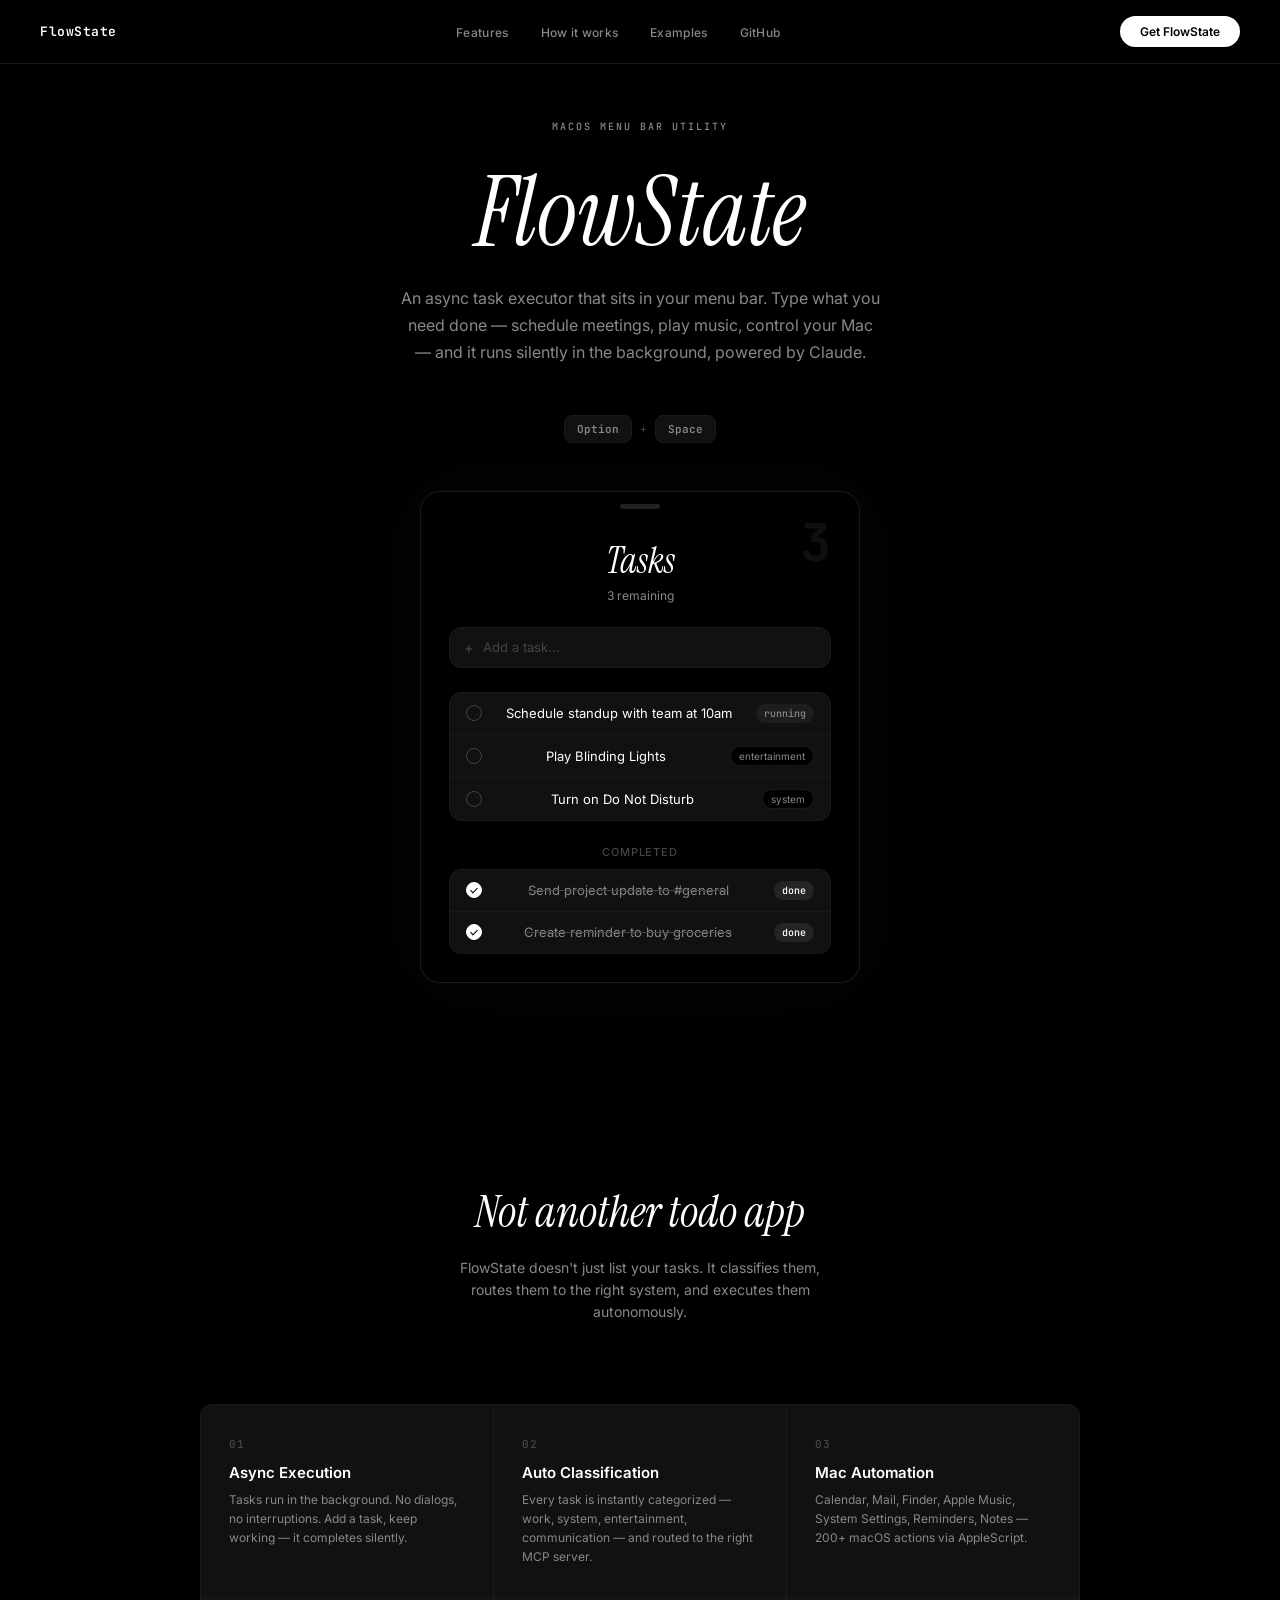
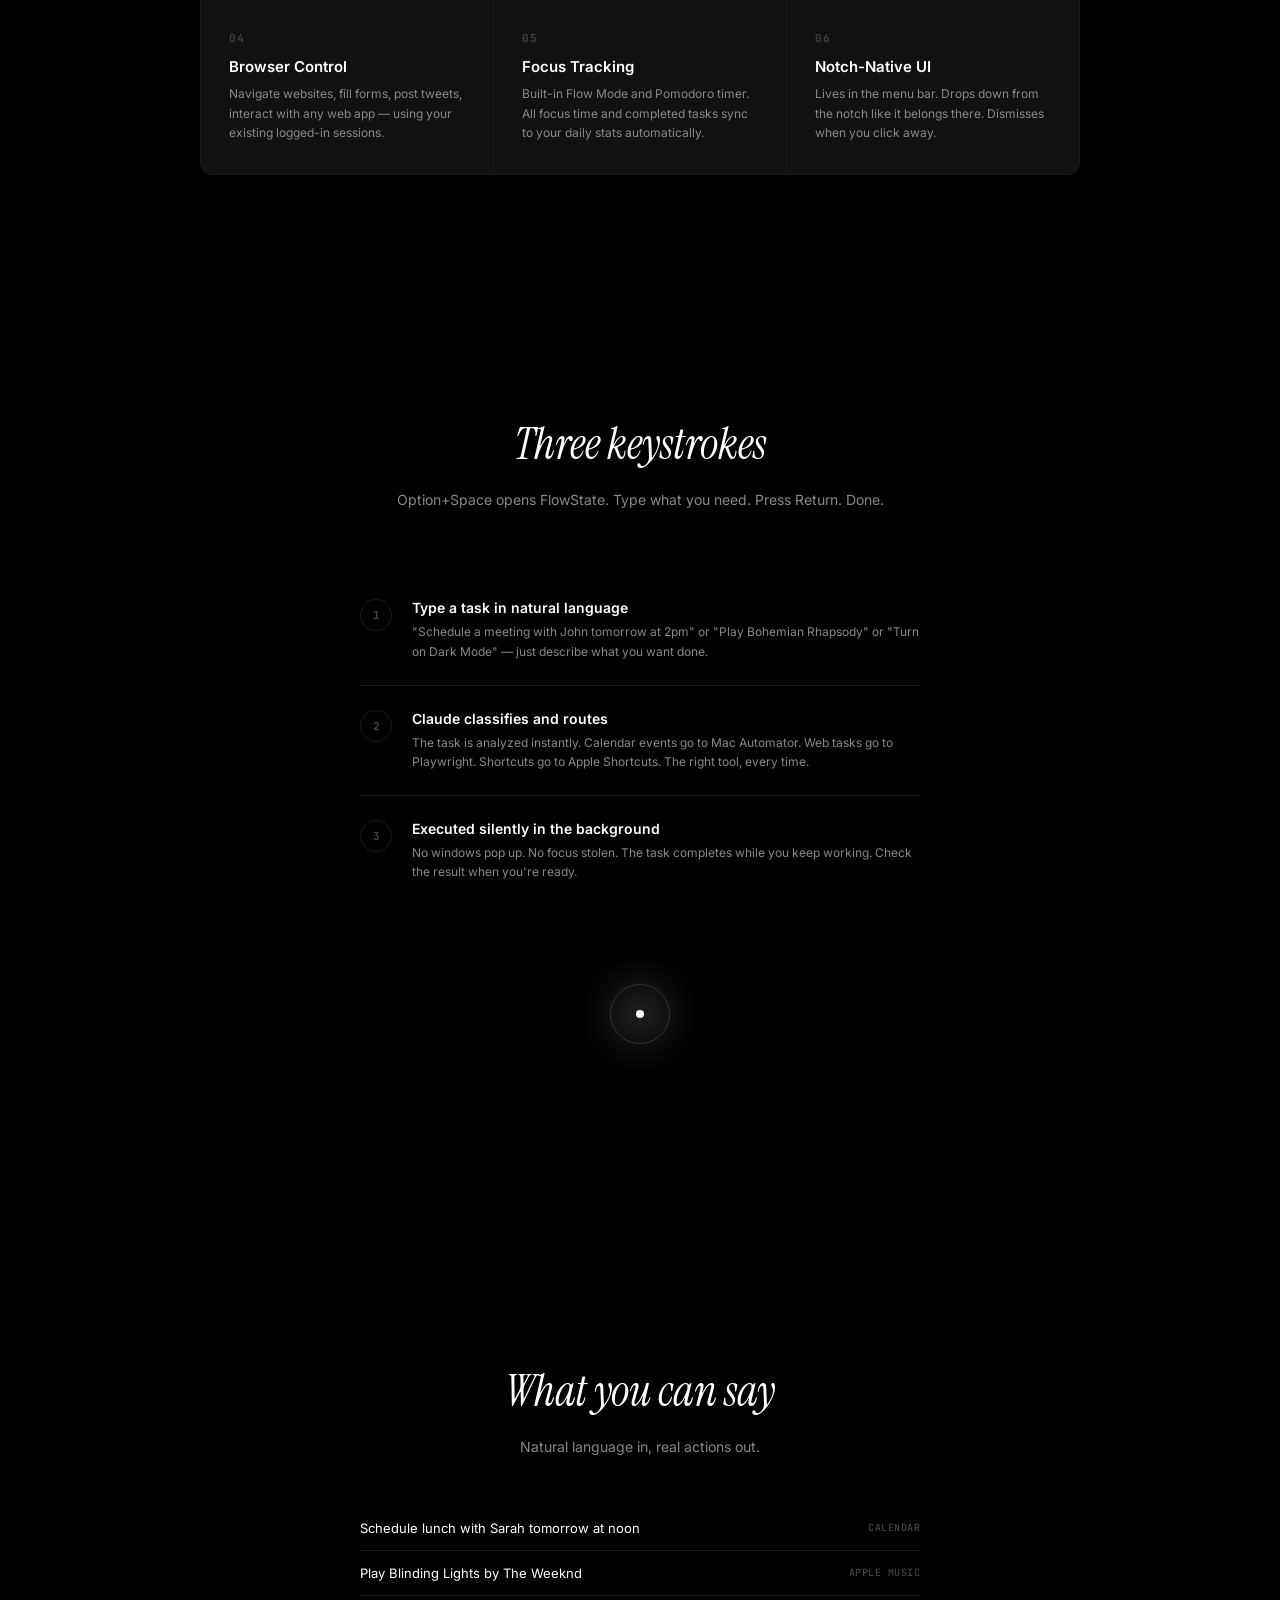
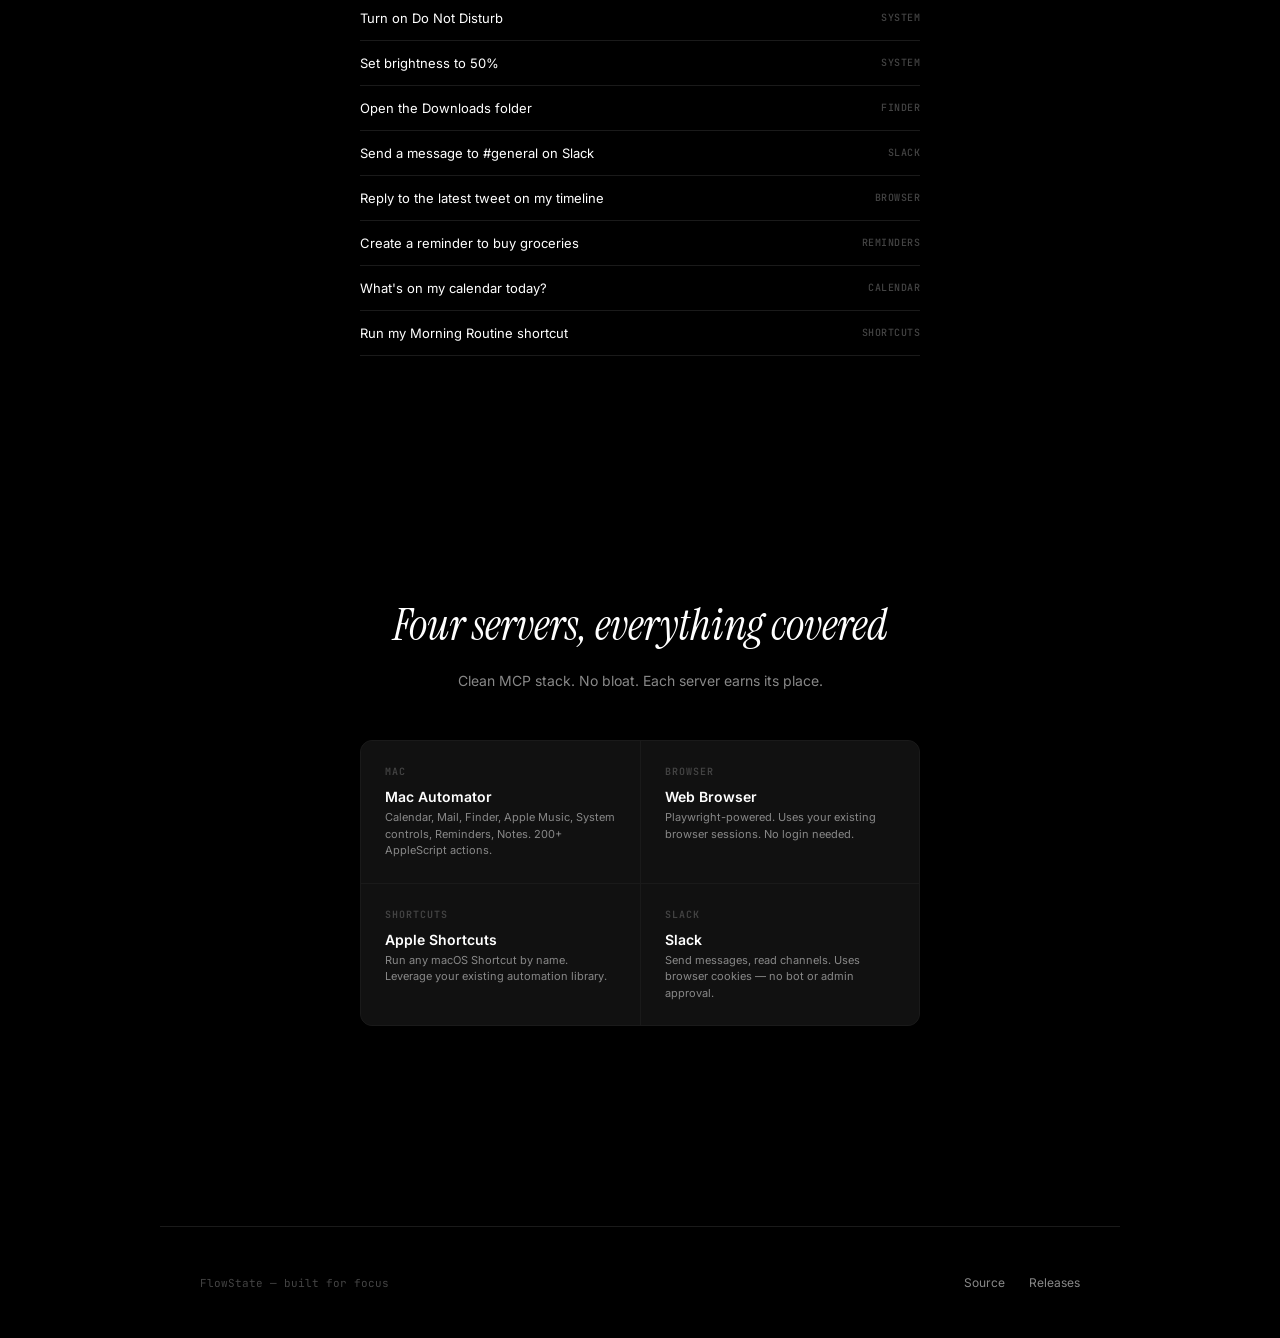
==== docs/index.html @ 7feb342b "Add FlowState landing page for GitHub Pages Single-page site matching the app's black/white design s" ====
<!DOCTYPE html>
<html lang="en">
<head>
    <meta charset="UTF-8">
    <meta name="viewport" content="width=device-width, initial-scale=1.0">
    <title>FlowState — Async Task Execution for macOS</title>
    <meta name="description" content="FlowState sits in your menu bar and executes tasks autonomously. Schedule meetings, play music, control your Mac — all from a single text field, powered by Claude.">
    <link rel="preconnect" href="https://fonts.googleapis.com">
    <link rel="preconnect" href="https://fonts.gstatic.com" crossorigin>
    <link href="https://fonts.googleapis.com/css2?family=Instrument+Serif:ital@0;1&family=Inter:wght@400;500;600&family=JetBrains+Mono:wght@400;500;600;700&display=swap" rel="stylesheet">
    <style>
        *, *::before, *::after {
            margin: 0;
            padding: 0;
            box-sizing: border-box;
        }

        :root {
            --bg-primary: #000000;
            --bg-surface: #0a0a0a;
            --bg-card: #111111;
            --bg-card-border: #1a1a1a;
            --text-primary: #ffffff;
            --text-secondary: #888888;
            --text-muted: #444444;
            --dot-l1: #1a1a1a;
            --dot-l2: #2a2a2a;
            --dot-l3: #4a4a4a;
            --dot-l4: #7a7a7a;
            --dot-l5: #ffffff;
            --spacing-xs: 6px;
            --spacing-sm: 10px;
            --spacing-md: 16px;
            --spacing-lg: 24px;
            --spacing-xl: 32px;
            --screen-padding: 28px;
            --radius-sm: 3px;
            --radius-md: 12px;
            --radius-lg: 20px;
            --radius-full: 9999px;
            --font-display: 'Instrument Serif', serif;
            --font-ui: 'Inter', -apple-system, sans-serif;
            --font-mono: 'JetBrains Mono', monospace;
        }

        html {
            background: var(--bg-primary);
            color: var(--text-primary);
            font-family: var(--font-ui);
            font-size: 14px;
            -webkit-font-smoothing: antialiased;
            -moz-osx-font-smoothing: grayscale;
            scroll-behavior: smooth;
        }

        body {
            min-height: 100vh;
            overflow-x: hidden;
        }

        /* ── Nav ────────────────────────────────── */

        nav {
            position: fixed;
            top: 0;
            left: 0;
            right: 0;
            z-index: 100;
            display: flex;
            align-items: center;
            justify-content: space-between;
            padding: 16px 40px;
            background: rgba(0, 0, 0, 0.8);
            backdrop-filter: blur(20px);
            -webkit-backdrop-filter: blur(20px);
            border-bottom: 1px solid var(--bg-card-border);
        }

        .nav-logo {
            font-family: var(--font-mono);
            font-size: 13px;
            font-weight: 600;
            color: var(--text-primary);
            letter-spacing: 0.5px;
        }

        .nav-links {
            display: flex;
            gap: 32px;
            list-style: none;
        }

        .nav-links a {
            font-size: 12px;
            font-weight: 500;
            color: var(--text-secondary);
            text-decoration: none;
            letter-spacing: 0.3px;
            transition: color 0.2s;
        }

        .nav-links a:hover {
            color: var(--text-primary);
        }

        .nav-cta {
            font-size: 12px;
            font-weight: 600;
            color: var(--bg-primary) !important;
            background: var(--text-primary);
            padding: 8px 20px;
            border-radius: var(--radius-full);
            text-decoration: none;
            transition: opacity 0.2s;
        }

        .nav-cta:hover {
            opacity: 0.85;
        }

        /* ── Hero ───────────────────────────────── */

        .hero {
            min-height: 100vh;
            display: flex;
            flex-direction: column;
            align-items: center;
            justify-content: center;
            text-align: center;
            padding: 120px 40px 80px;
            position: relative;
        }

        .hero-badge {
            font-family: var(--font-mono);
            font-size: 10px;
            font-weight: 500;
            color: var(--text-secondary);
            text-transform: uppercase;
            letter-spacing: 2px;
            margin-bottom: 32px;
        }

        .hero h1 {
            font-family: var(--font-display);
            font-style: italic;
            font-size: clamp(48px, 8vw, 96px);
            font-weight: 400;
            line-height: 1.0;
            margin-bottom: 24px;
            color: var(--text-primary);
        }

        .hero-sub {
            font-size: 16px;
            color: var(--text-secondary);
            max-width: 480px;
            line-height: 1.7;
            margin-bottom: 48px;
        }

        .hero-hotkey {
            display: inline-flex;
            align-items: center;
            gap: 8px;
            margin-bottom: 48px;
        }

        .key {
            font-family: var(--font-mono);
            font-size: 11px;
            font-weight: 600;
            color: var(--text-secondary);
            background: var(--bg-card);
            border: 1px solid var(--bg-card-border);
            padding: 6px 12px;
            border-radius: 8px;
        }

        .key-plus {
            font-family: var(--font-mono);
            font-size: 11px;
            color: var(--text-muted);
        }

        /* ── Panel Mock ─────────────────────────── */

        .panel-container {
            position: relative;
            margin: 0 auto;
            max-width: 440px;
            width: 100%;
        }

        .panel {
            background: var(--bg-primary);
            border: 1px solid var(--bg-card-border);
            border-radius: var(--radius-lg);
            overflow: hidden;
            box-shadow: 0 0 80px rgba(255, 255, 255, 0.03), 0 0 2px rgba(255, 255, 255, 0.06);
        }

        .panel-notch {
            width: 40px;
            height: 5px;
            background: var(--text-muted);
            opacity: 0.5;
            border-radius: var(--radius-sm);
            margin: 12px auto 0;
        }

        .panel-inner {
            padding: var(--screen-padding);
        }

        .panel-header {
            margin-bottom: var(--spacing-lg);
        }

        .panel-title {
            font-family: var(--font-display);
            font-style: italic;
            font-size: 36px;
            font-weight: 400;
            color: var(--text-primary);
        }

        .panel-subtitle {
            font-size: 12px;
            color: var(--text-secondary);
            margin-top: 4px;
        }

        /* ── Input ──────────────────────────────── */

        .input-bar {
            display: flex;
            align-items: center;
            gap: 10px;
            padding: 11px 14px;
            background: var(--bg-card);
            border: 1px solid var(--bg-card-border);
            border-radius: var(--radius-md);
            margin-bottom: var(--spacing-lg);
        }

        .input-icon {
            color: var(--text-muted);
            font-size: 14px;
            font-weight: 500;
        }

        .input-text {
            font-size: 13px;
            color: var(--text-muted);
        }

        /* ── Task Rows ──────────────────────────── */

        .card {
            background: var(--bg-card);
            border: 1px solid var(--bg-card-border);
            border-radius: var(--radius-md);
            overflow: hidden;
        }

        .task-row {
            display: flex;
            align-items: center;
            gap: 12px;
            padding: 11px var(--spacing-md);
        }

        .task-row + .task-row {
            border-top: 1px solid var(--bg-card-border);
        }

        .task-circle {
            width: 16px;
            height: 16px;
            border-radius: 50%;
            border: 1.5px solid var(--text-muted);
            flex-shrink: 0;
        }

        .task-circle.done {
            border-color: var(--text-primary);
            background: var(--text-primary);
            position: relative;
        }

        .task-circle.done::after {
            content: '';
            position: absolute;
            top: 3px;
            left: 5px;
            width: 4px;
            height: 7px;
            border: solid var(--bg-primary);
            border-width: 0 1.5px 1.5px 0;
            transform: rotate(45deg);
        }

        .task-title {
            font-size: 13px;
            color: var(--text-primary);
            flex: 1;
        }

        .task-title.completed {
            color: var(--text-secondary);
            text-decoration: line-through;
            text-decoration-color: var(--text-muted);
        }

        .task-tag {
            font-size: 10px;
            color: var(--text-secondary);
            padding: 3px 8px;
            background: var(--bg-primary);
            border: 1px solid var(--bg-card-border);
            border-radius: var(--radius-full);
        }

        .task-status {
            font-family: var(--font-mono);
            font-size: 10px;
            font-weight: 500;
            padding: 3px 8px;
            border-radius: var(--radius-full);
        }

        .status-executing {
            color: var(--text-secondary);
            background: rgba(255, 255, 255, 0.05);
        }

        .status-done {
            color: var(--text-primary);
            background: rgba(255, 255, 255, 0.08);
        }

        /* ── Stat Pills ─────────────────────────── */

        .stat-pills {
            display: flex;
            gap: 8px;
            margin-bottom: var(--spacing-lg);
        }

        .stat-pill {
            display: flex;
            align-items: center;
            gap: 6px;
            padding: 8px 12px;
            background: var(--bg-card);
            border: 1px solid var(--bg-card-border);
            border-radius: var(--radius-full);
        }

        .stat-value {
            font-family: var(--font-mono);
            font-size: 13px;
            font-weight: 600;
            color: var(--text-primary);
        }

        .stat-label {
            font-size: 11px;
            font-weight: 500;
            color: var(--text-muted);
            text-transform: uppercase;
            letter-spacing: 0.5px;
        }

        /* ── Contribution Dots ───────────────────── */

        .dots-grid {
            display: grid;
            grid-template-columns: repeat(14, 8px);
            gap: 3px;
            margin-top: var(--spacing-sm);
        }

        .dot {
            width: 8px;
            height: 8px;
            border-radius: 2px;
        }

        /* ── Section Label ───────────────────────── */

        .section-label {
            font-size: 11px;
            font-weight: 500;
            color: var(--text-muted);
            text-transform: uppercase;
            letter-spacing: 0.8px;
            margin-bottom: var(--spacing-sm);
        }

        /* ── Features ────────────────────────────── */

        .features {
            padding: 120px 40px;
            max-width: 960px;
            margin: 0 auto;
        }

        .features-header {
            text-align: center;
            margin-bottom: 80px;
        }

        .features-header h2 {
            font-family: var(--font-display);
            font-style: italic;
            font-size: 44px;
            font-weight: 400;
            margin-bottom: 16px;
        }

        .features-header p {
            font-size: 14px;
            color: var(--text-secondary);
            max-width: 400px;
            margin: 0 auto;
            line-height: 1.6;
        }

        .feature-grid {
            display: grid;
            grid-template-columns: repeat(3, 1fr);
            gap: 1px;
            background: var(--bg-card-border);
            border: 1px solid var(--bg-card-border);
            border-radius: var(--radius-md);
            overflow: hidden;
        }

        .feature-cell {
            background: var(--bg-card);
            padding: 32px 28px;
        }

        .feature-mono {
            font-family: var(--font-mono);
            font-size: 11px;
            font-weight: 600;
            color: var(--text-muted);
            text-transform: uppercase;
            letter-spacing: 1px;
            margin-bottom: 12px;
        }

        .feature-cell h3 {
            font-size: 15px;
            font-weight: 600;
            color: var(--text-primary);
            margin-bottom: 8px;
        }

        .feature-cell p {
            font-size: 12px;
            color: var(--text-secondary);
            line-height: 1.6;
        }

        /* ── How It Works ────────────────────────── */

        .how-it-works {
            padding: 120px 40px;
            max-width: 640px;
            margin: 0 auto;
        }

        .how-header {
            text-align: center;
            margin-bottom: 64px;
        }

        .how-header h2 {
            font-family: var(--font-display);
            font-style: italic;
            font-size: 44px;
            font-weight: 400;
            margin-bottom: 16px;
        }

        .how-header p {
            font-size: 14px;
            color: var(--text-secondary);
            line-height: 1.6;
        }

        .steps {
            display: flex;
            flex-direction: column;
            gap: 0;
        }

        .step {
            display: flex;
            gap: 20px;
            padding: 24px 0;
        }

        .step + .step {
            border-top: 1px solid var(--bg-card-border);
        }

        .step-num {
            font-family: var(--font-mono);
            font-size: 11px;
            font-weight: 700;
            color: var(--text-muted);
            width: 32px;
            height: 32px;
            display: flex;
            align-items: center;
            justify-content: center;
            border: 1px solid var(--bg-card-border);
            border-radius: 50%;
            flex-shrink: 0;
        }

        .step-content h3 {
            font-size: 14px;
            font-weight: 600;
            color: var(--text-primary);
            margin-bottom: 6px;
        }

        .step-content p {
            font-size: 12px;
            color: var(--text-secondary);
            line-height: 1.6;
        }

        .step-cmd {
            display: inline-block;
            font-family: var(--font-mono);
            font-size: 11px;
            color: var(--text-secondary);
            background: var(--bg-card);
            border: 1px solid var(--bg-card-border);
            padding: 4px 10px;
            border-radius: 6px;
            margin-top: 8px;
        }

        /* ── Examples ────────────────────────────── */

        .examples {
            padding: 120px 40px;
            max-width: 640px;
            margin: 0 auto;
        }

        .examples-header {
            text-align: center;
            margin-bottom: 48px;
        }

        .examples-header h2 {
            font-family: var(--font-display);
            font-style: italic;
            font-size: 44px;
            font-weight: 400;
            margin-bottom: 16px;
        }

        .examples-header p {
            font-size: 14px;
            color: var(--text-secondary);
            line-height: 1.6;
        }

        .example-list {
            display: flex;
            flex-direction: column;
        }

        .example-row {
            display: flex;
            align-items: center;
            justify-content: space-between;
            padding: 14px 0;
            border-bottom: 1px solid var(--bg-card-border);
        }

        .example-task {
            font-size: 13px;
            color: var(--text-primary);
        }

        .example-route {
            font-family: var(--font-mono);
            font-size: 10px;
            font-weight: 500;
            color: var(--text-muted);
            text-transform: uppercase;
            letter-spacing: 0.5px;
        }

        /* ── Integrations ────────────────────────── */

        .integrations {
            padding: 120px 40px;
            max-width: 640px;
            margin: 0 auto;
        }

        .integrations-header {
            text-align: center;
            margin-bottom: 48px;
        }

        .integrations-header h2 {
            font-family: var(--font-display);
            font-style: italic;
            font-size: 44px;
            font-weight: 400;
            margin-bottom: 16px;
        }

        .integrations-header p {
            font-size: 14px;
            color: var(--text-secondary);
            line-height: 1.6;
        }

        .int-grid {
            display: grid;
            grid-template-columns: repeat(2, 1fr);
            gap: 1px;
            background: var(--bg-card-border);
            border: 1px solid var(--bg-card-border);
            border-radius: var(--radius-md);
            overflow: hidden;
        }

        .int-cell {
            background: var(--bg-card);
            padding: 24px;
        }

        .int-icon {
            font-family: var(--font-mono);
            font-size: 10px;
            font-weight: 600;
            color: var(--text-muted);
            text-transform: uppercase;
            letter-spacing: 1px;
            margin-bottom: 10px;
        }

        .int-cell h3 {
            font-size: 14px;
            font-weight: 600;
            color: var(--text-primary);
            margin-bottom: 4px;
        }

        .int-cell p {
            font-size: 11px;
            color: var(--text-secondary);
            line-height: 1.5;
        }

        /* ── Footer ──────────────────────────────── */

        footer {
            padding: 48px 40px;
            border-top: 1px solid var(--bg-card-border);
            display: flex;
            align-items: center;
            justify-content: space-between;
            max-width: 960px;
            margin: 80px auto 0;
        }

        .footer-left {
            font-family: var(--font-mono);
            font-size: 11px;
            color: var(--text-muted);
        }

        .footer-right {
            display: flex;
            gap: 24px;
        }

        .footer-right a {
            font-size: 12px;
            color: var(--text-secondary);
            text-decoration: none;
            transition: color 0.2s;
        }

        .footer-right a:hover {
            color: var(--text-primary);
        }

        /* ── Breathing Animation ─────────────────── */

        .breathing-circle {
            width: 120px;
            height: 120px;
            border-radius: 50%;
            background: radial-gradient(circle, rgba(255,255,255,0.12) 0%, rgba(255,255,255,0.03) 50%, transparent 70%);
            animation: breathe 6s ease-in-out infinite;
            margin: 48px auto;
            position: relative;
        }

        .breathing-circle::before {
            content: '';
            position: absolute;
            top: 50%;
            left: 50%;
            transform: translate(-50%, -50%);
            width: 60px;
            height: 60px;
            border-radius: 50%;
            border: 1px solid rgba(255, 255, 255, 0.15);
        }

        .breathing-circle::after {
            content: '';
            position: absolute;
            top: 50%;
            left: 50%;
            transform: translate(-50%, -50%);
            width: 8px;
            height: 8px;
            border-radius: 50%;
            background: var(--text-primary);
            animation: breathe-dot 6s ease-in-out infinite;
        }

        @keyframes breathe {
            0%, 100% { transform: scale(0.85); opacity: 0.6; }
            50% { transform: scale(1.15); opacity: 1.0; }
        }

        @keyframes breathe-dot {
            0%, 100% { transform: translate(-50%, -50%) scale(1.0); opacity: 0.4; }
            50% { transform: translate(-50%, -50%) scale(1.5); opacity: 1.0; }
        }

        /* ── Ghost Number ────────────────────────── */

        .ghost-num {
            position: absolute;
            top: 8px;
            right: var(--screen-padding);
            font-family: var(--font-mono);
            font-size: 52px;
            font-weight: 700;
            color: var(--text-primary);
            opacity: 0.06;
            line-height: 1;
            pointer-events: none;
        }

        /* ── Responsive ──────────────────────────── */

        @media (max-width: 768px) {
            nav { padding: 14px 20px; }
            .nav-links { display: none; }
            .hero { padding: 100px 20px 60px; }
            .features, .how-it-works, .examples, .integrations { padding: 80px 20px; }
            .feature-grid { grid-template-columns: 1fr; }
            .int-grid { grid-template-columns: 1fr; }
            .panel-container { max-width: 100%; }
            footer { flex-direction: column; gap: 16px; text-align: center; }
            .hero-hotkey { flex-wrap: wrap; justify-content: center; }
        }

        @media (max-width: 480px) {
            .hero h1 { font-size: 40px; }
            .features-header h2,
            .how-header h2,
            .examples-header h2,
            .integrations-header h2 { font-size: 32px; }
            .stat-pills { flex-wrap: wrap; }
        }
    </style>
</head>
<body>

    <!-- Nav -->
    <nav>
        <div class="nav-logo">FlowState</div>
        <ul class="nav-links">
            <li><a href="#features">Features</a></li>
            <li><a href="#how">How it works</a></li>
            <li><a href="#examples">Examples</a></li>
            <li><a href="https://github.com/singhdevhub-lovepreet/flow" target="_blank">GitHub</a></li>
        </ul>
        <a href="https://github.com/singhdevhub-lovepreet/flow" class="nav-cta" target="_blank">Get FlowState</a>
    </nav>

    <!-- Hero -->
    <section class="hero">
        <div class="hero-badge">macOS menu bar utility</div>
        <h1>FlowState</h1>
        <p class="hero-sub">
            An async task executor that sits in your menu bar. Type what you need done — schedule meetings, play music, control your Mac — and it runs silently in the background, powered by Claude.
        </p>
        <div class="hero-hotkey">
            <span class="key">Option</span>
            <span class="key-plus">+</span>
            <span class="key">Space</span>
        </div>

        <!-- Panel Mockup -->
        <div class="panel-container">
            <div class="panel">
                <div class="panel-notch"></div>
                <div class="panel-inner" style="position: relative;">
                    <div class="ghost-num">3</div>
                    <div class="panel-header">
                        <div class="panel-title">Tasks</div>
                        <div class="panel-subtitle">3 remaining</div>
                    </div>

                    <!-- Input -->
                    <div class="input-bar">
                        <span class="input-icon">+</span>
                        <span class="input-text">Add a task...</span>
                    </div>

                    <!-- Tasks Card -->
                    <div class="card" style="margin-bottom: var(--spacing-lg);">
                        <div class="task-row">
                            <div class="task-circle"></div>
                            <span class="task-title">Schedule standup with team at 10am</span>
                            <span class="task-status status-executing">running</span>
                        </div>
                        <div class="task-row">
                            <div class="task-circle"></div>
                            <span class="task-title">Play Blinding Lights</span>
                            <span class="task-tag">entertainment</span>
                        </div>
                        <div class="task-row">
                            <div class="task-circle"></div>
                            <span class="task-title">Turn on Do Not Disturb</span>
                            <span class="task-tag">system</span>
                        </div>
                    </div>

                    <!-- Completed -->
                    <div class="section-label">Completed</div>
                    <div class="card">
                        <div class="task-row">
                            <div class="task-circle done"></div>
                            <span class="task-title completed">Send project update to #general</span>
                            <span class="task-status status-done">done</span>
                        </div>
                        <div class="task-row">
                            <div class="task-circle done"></div>
                            <span class="task-title completed">Create reminder to buy groceries</span>
                            <span class="task-status status-done">done</span>
                        </div>
                    </div>
                </div>
            </div>
        </div>
    </section>

    <!-- Features -->
    <section class="features" id="features">
        <div class="features-header">
            <h2>Not another todo app</h2>
            <p>FlowState doesn't just list your tasks. It classifies them, routes them to the right system, and executes them autonomously.</p>
        </div>

        <div class="feature-grid">
            <div class="feature-cell">
                <div class="feature-mono">01</div>
                <h3>Async Execution</h3>
                <p>Tasks run in the background. No dialogs, no interruptions. Add a task, keep working — it completes silently.</p>
            </div>
            <div class="feature-cell">
                <div class="feature-mono">02</div>
                <h3>Auto Classification</h3>
                <p>Every task is instantly categorized — work, system, entertainment, communication — and routed to the right MCP server.</p>
            </div>
            <div class="feature-cell">
                <div class="feature-mono">03</div>
                <h3>Mac Automation</h3>
                <p>Calendar, Mail, Finder, Apple Music, System Settings, Reminders, Notes — 200+ macOS actions via AppleScript.</p>
            </div>
            <div class="feature-cell">
                <div class="feature-mono">04</div>
                <h3>Browser Control</h3>
                <p>Navigate websites, fill forms, post tweets, interact with any web app — using your existing logged-in sessions.</p>
            </div>
            <div class="feature-cell">
                <div class="feature-mono">05</div>
                <h3>Focus Tracking</h3>
                <p>Built-in Flow Mode and Pomodoro timer. All focus time and completed tasks sync to your daily stats automatically.</p>
            </div>
            <div class="feature-cell">
                <div class="feature-mono">06</div>
                <h3>Notch-Native UI</h3>
                <p>Lives in the menu bar. Drops down from the notch like it belongs there. Dismisses when you click away.</p>
            </div>
        </div>
    </section>

    <!-- How It Works -->
    <section class="how-it-works" id="how">
        <div class="how-header">
            <h2>Three keystrokes</h2>
            <p>Option+Space opens FlowState. Type what you need. Press Return. Done.</p>
        </div>

        <div class="steps">
            <div class="step">
                <div class="step-num">1</div>
                <div class="step-content">
                    <h3>Type a task in natural language</h3>
                    <p>"Schedule a meeting with John tomorrow at 2pm" or "Play Bohemian Rhapsody" or "Turn on Dark Mode" — just describe what you want done.</p>
                </div>
            </div>
            <div class="step">
                <div class="step-num">2</div>
                <div class="step-content">
                    <h3>Claude classifies and routes</h3>
                    <p>The task is analyzed instantly. Calendar events go to Mac Automator. Web tasks go to Playwright. Shortcuts go to Apple Shortcuts. The right tool, every time.</p>
                </div>
            </div>
            <div class="step">
                <div class="step-num">3</div>
                <div class="step-content">
                    <h3>Executed silently in the background</h3>
                    <p>No windows pop up. No focus stolen. The task completes while you keep working. Check the result when you're ready.</p>
                </div>
            </div>
        </div>

        <div class="breathing-circle"></div>
    </section>

    <!-- Examples -->
    <section class="examples" id="examples">
        <div class="examples-header">
            <h2>What you can say</h2>
            <p>Natural language in, real actions out.</p>
        </div>

        <div class="example-list">
            <div class="example-row">
                <span class="example-task">Schedule lunch with Sarah tomorrow at noon</span>
                <span class="example-route">calendar</span>
            </div>
            <div class="example-row">
                <span class="example-task">Play Blinding Lights by The Weeknd</span>
                <span class="example-route">apple music</span>
            </div>
            <div class="example-row">
                <span class="example-task">Turn on Do Not Disturb</span>
                <span class="example-route">system</span>
            </div>
            <div class="example-row">
                <span class="example-task">Set brightness to 50%</span>
                <span class="example-route">system</span>
            </div>
            <div class="example-row">
                <span class="example-task">Open the Downloads folder</span>
                <span class="example-route">finder</span>
            </div>
            <div class="example-row">
                <span class="example-task">Send a message to #general on Slack</span>
                <span class="example-route">slack</span>
            </div>
            <div class="example-row">
                <span class="example-task">Reply to the latest tweet on my timeline</span>
                <span class="example-route">browser</span>
            </div>
            <div class="example-row">
                <span class="example-task">Create a reminder to buy groceries</span>
                <span class="example-route">reminders</span>
            </div>
            <div class="example-row">
                <span class="example-task">What's on my calendar today?</span>
                <span class="example-route">calendar</span>
            </div>
            <div class="example-row">
                <span class="example-task">Run my Morning Routine shortcut</span>
                <span class="example-route">shortcuts</span>
            </div>
        </div>
    </section>

    <!-- Integrations -->
    <section class="integrations" id="integrations">
        <div class="integrations-header">
            <h2>Four servers, everything covered</h2>
            <p>Clean MCP stack. No bloat. Each server earns its place.</p>
        </div>

        <div class="int-grid">
            <div class="int-cell">
                <div class="int-icon">mac</div>
                <h3>Mac Automator</h3>
                <p>Calendar, Mail, Finder, Apple Music, System controls, Reminders, Notes. 200+ AppleScript actions.</p>
            </div>
            <div class="int-cell">
                <div class="int-icon">browser</div>
                <h3>Web Browser</h3>
                <p>Playwright-powered. Uses your existing browser sessions. No login needed.</p>
            </div>
            <div class="int-cell">
                <div class="int-icon">shortcuts</div>
                <h3>Apple Shortcuts</h3>
                <p>Run any macOS Shortcut by name. Leverage your existing automation library.</p>
            </div>
            <div class="int-cell">
                <div class="int-icon">slack</div>
                <h3>Slack</h3>
                <p>Send messages, read channels. Uses browser cookies — no bot or admin approval.</p>
            </div>
        </div>
    </section>

    <!-- Footer -->
    <footer>
        <div class="footer-left">FlowState &mdash; built for focus</div>
        <div class="footer-right">
            <a href="https://github.com/singhdevhub-lovepreet/flow" target="_blank">Source</a>
            <a href="https://github.com/singhdevhub-lovepreet/flow/releases" target="_blank">Releases</a>
        </div>
    </footer>

</body>
</html>
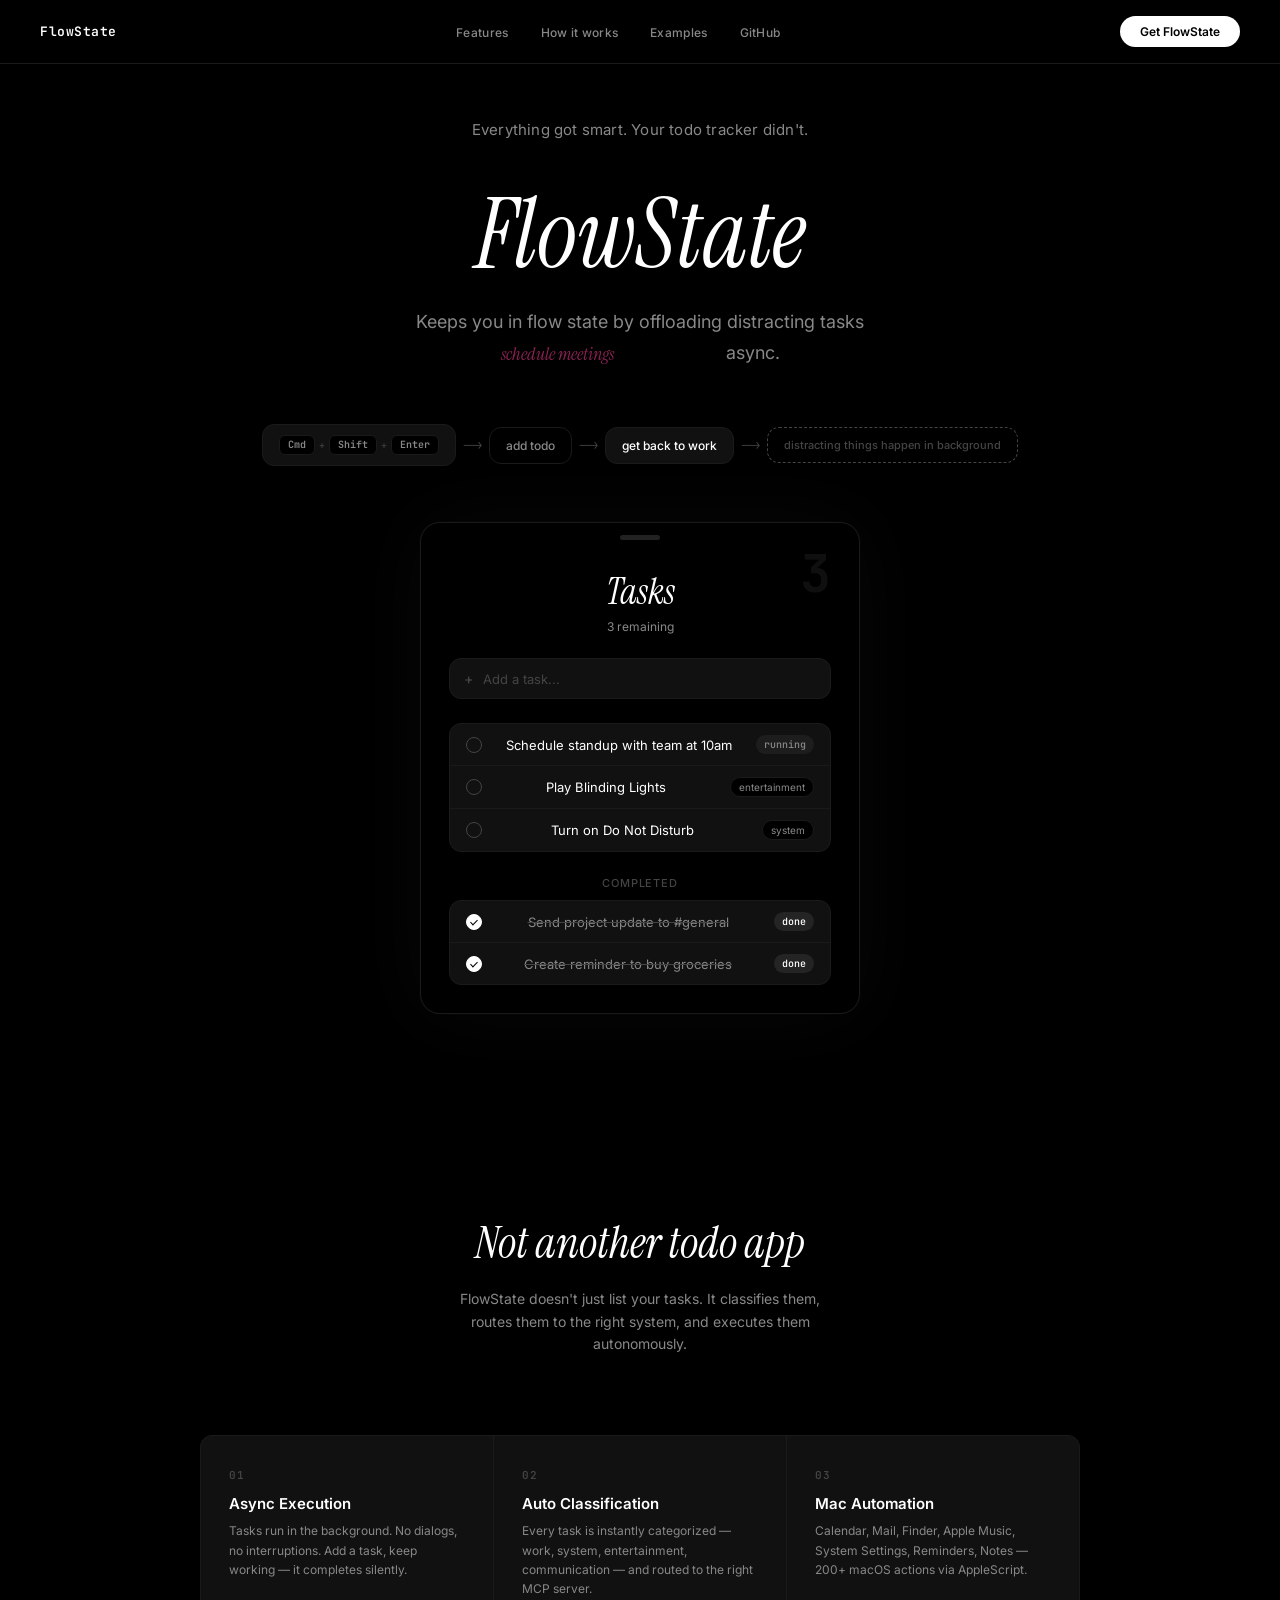
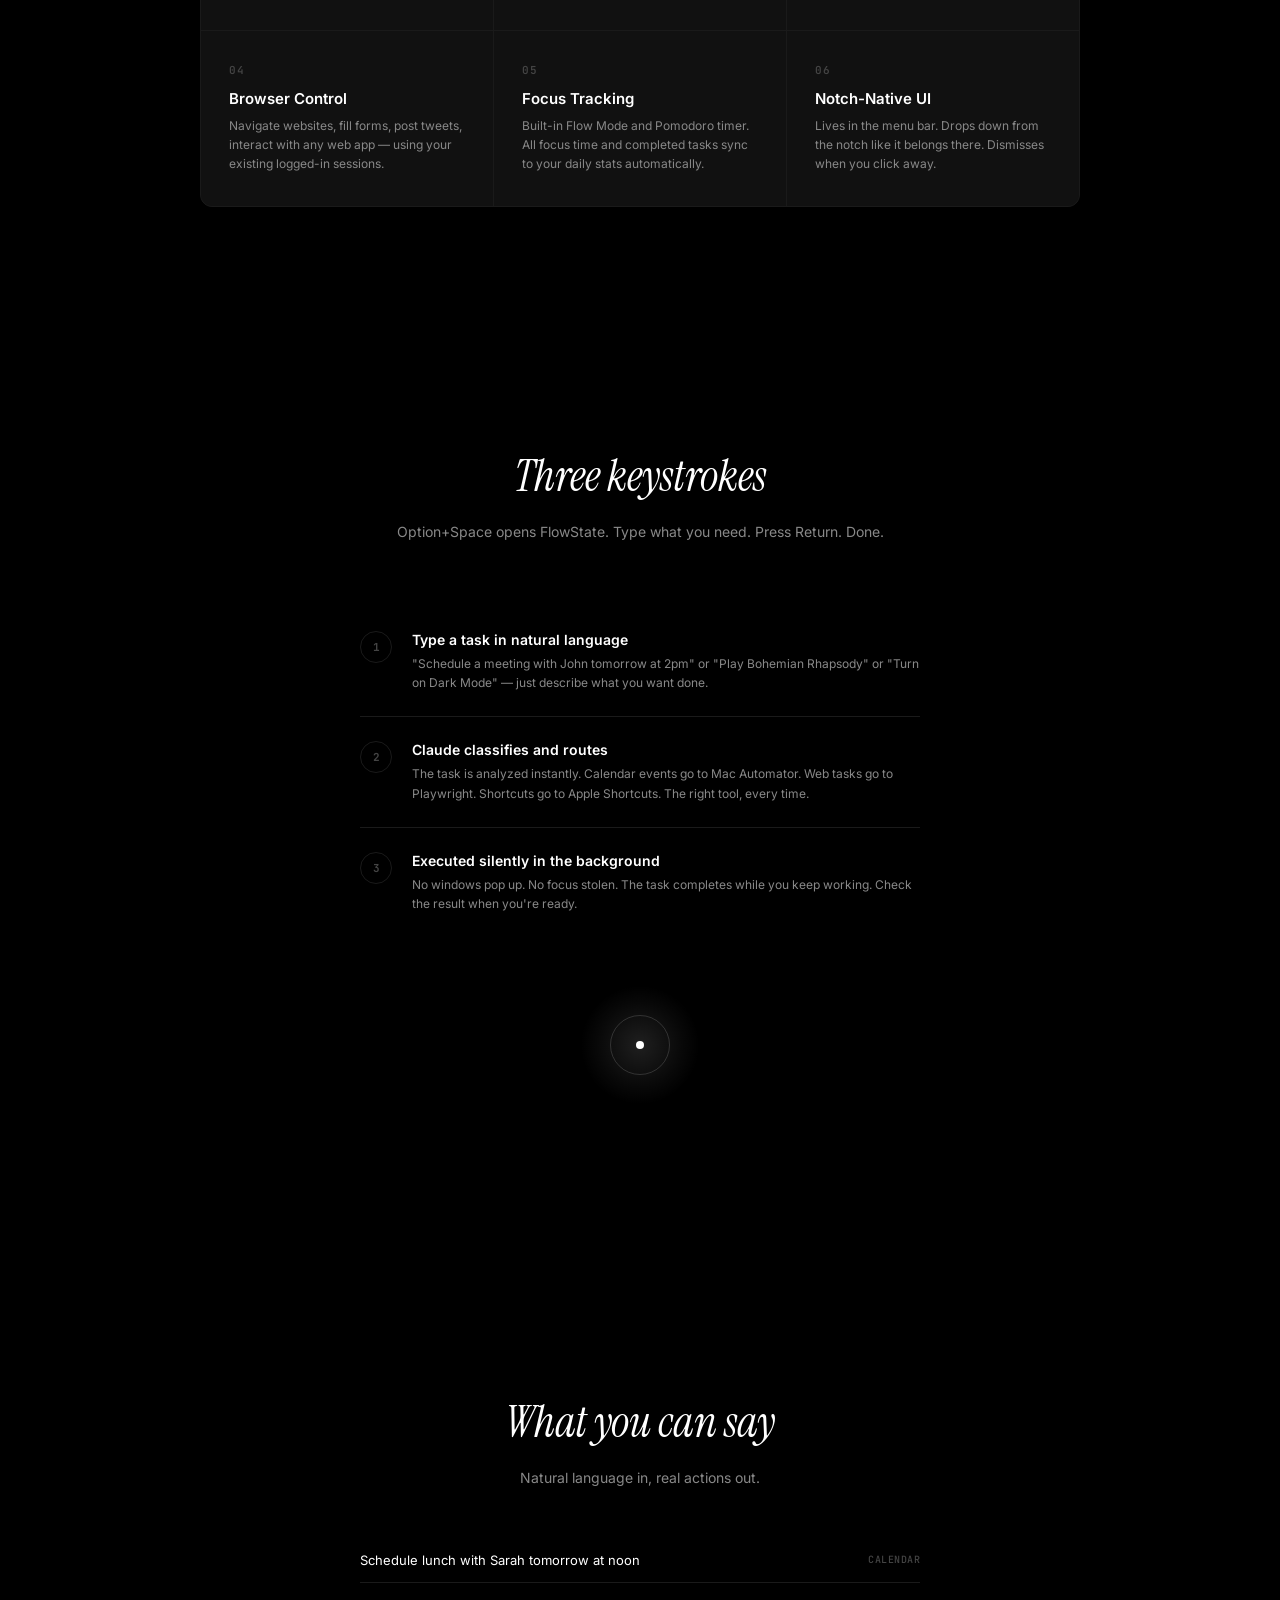
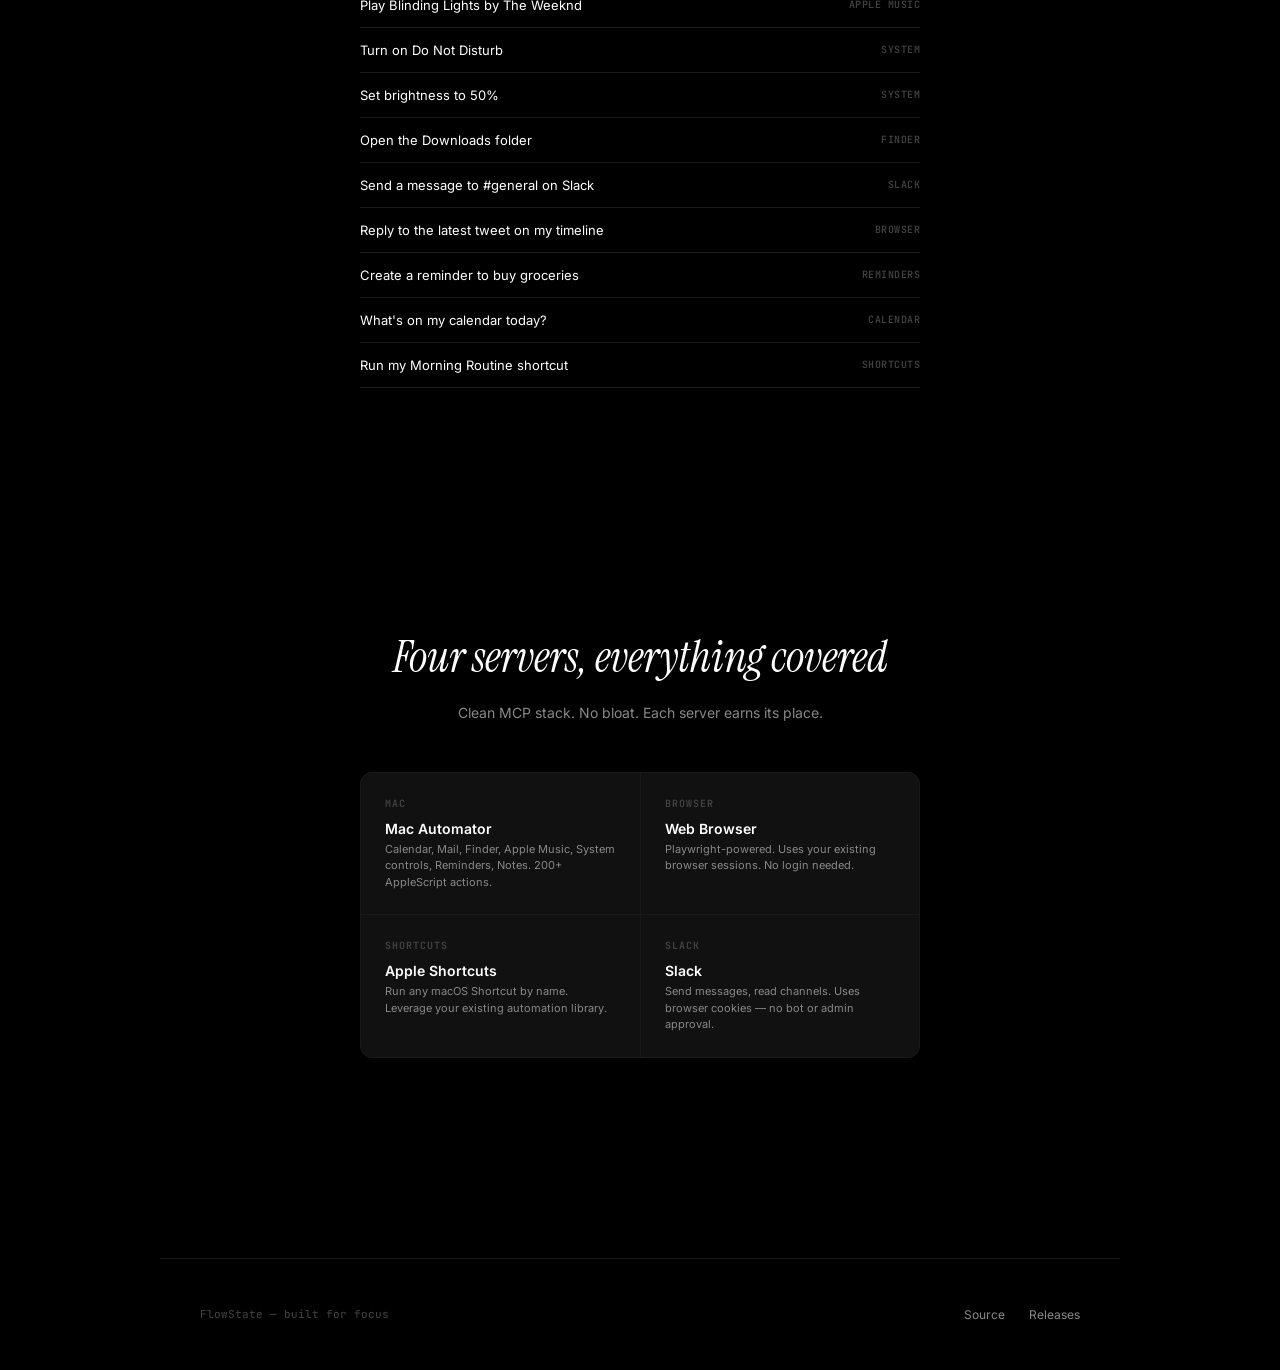
==== commit 2925cf0b: "Add philosophy hero with rotating task ticker and workflow strip "Everything got smart. Your todo tr" ====
--- a/docs/index.html
+++ b/docs/index.html
@@ -28,6 +28,7 @@
             --dot-l3: #4a4a4a;
             --dot-l4: #7a7a7a;
             --dot-l5: #ffffff;
+            --accent-maroon: #8b2252;
             --spacing-xs: 6px;
             --spacing-sm: 10px;
             --spacing-md: 16px;
@@ -131,14 +132,11 @@
             position: relative;
         }
 
-        .hero-badge {
-            font-family: var(--font-mono);
-            font-size: 10px;
-            font-weight: 500;
-            color: var(--text-secondary);
-            text-transform: uppercase;
-            letter-spacing: 2px;
-            margin-bottom: 32px;
+        .hero-philosophy {
+            font-size: 15px;
+            color: var(--text-secondary);
+            margin-bottom: 48px;
+            letter-spacing: 0.2px;
         }
 
         .hero h1 {
@@ -151,35 +149,123 @@
             color: var(--text-primary);
         }
 
-        .hero-sub {
-            font-size: 16px;
-            color: var(--text-secondary);
-            max-width: 480px;
+        .hero-intro {
+            font-size: 18px;
+            color: var(--text-secondary);
+            max-width: 560px;
             line-height: 1.7;
-            margin-bottom: 48px;
-        }
-
-        .hero-hotkey {
-            display: inline-flex;
+            margin-bottom: 56px;
+        }
+
+        .hero-intro .rotating-wrapper {
+            display: inline-block;
+            position: relative;
+            height: 1.5em;
+            overflow: hidden;
+            vertical-align: bottom;
+            width: 220px;
+            text-align: left;
+        }
+
+        .rotating-track {
+            display: flex;
+            flex-direction: column;
+            animation: rotate-tasks 10s ease-in-out infinite;
+        }
+
+        .rotating-item {
+            font-family: var(--font-display);
+            font-style: italic;
+            color: var(--accent-maroon);
+            height: 1.5em;
+            line-height: 1.5em;
+            white-space: nowrap;
+        }
+
+        @keyframes rotate-tasks {
+            0%, 16%   { transform: translateY(0); }
+            20%, 36%  { transform: translateY(-1.5em); }
+            40%, 56%  { transform: translateY(-3.0em); }
+            60%, 76%  { transform: translateY(-4.5em); }
+            80%, 96%  { transform: translateY(-6.0em); }
+            100%      { transform: translateY(0); }
+        }
+
+        /* ── Workflow Strip ──────────────────────── */
+
+        .workflow {
+            display: flex;
+            align-items: center;
+            gap: 0;
+            margin-bottom: 56px;
+            flex-wrap: wrap;
+            justify-content: center;
+        }
+
+        .wf-step {
+            display: flex;
             align-items: center;
             gap: 8px;
-            margin-bottom: 48px;
-        }
-
-        .key {
-            font-family: var(--font-mono);
-            font-size: 11px;
-            font-weight: 600;
-            color: var(--text-secondary);
+            padding: 10px 16px;
             background: var(--bg-card);
             border: 1px solid var(--bg-card-border);
-            padding: 6px 12px;
-            border-radius: 8px;
+            border-radius: var(--radius-md);
+        }
+
+        .wf-keys {
+            display: flex;
+            align-items: center;
+            gap: 4px;
+        }
+
+        .wf-label {
+            font-size: 12px;
+            font-weight: 500;
+            color: var(--text-primary);
+        }
+
+        .wf-arrow {
+            font-family: var(--font-mono);
+            font-size: 11px;
+            color: var(--text-muted);
+            padding: 0 6px;
+            flex-shrink: 0;
+        }
+
+        .wf-step.muted {
+            background: transparent;
+            border-color: var(--bg-card-border);
+        }
+
+        .wf-step.muted .wf-label {
+            color: var(--text-secondary);
+        }
+
+        .wf-step.async-step {
+            background: transparent;
+            border: 1px dashed var(--text-muted);
+        }
+
+        .wf-step.async-step .wf-label {
+            color: var(--text-muted);
+            font-size: 11px;
+        }
+
+        .key {
+            font-family: var(--font-mono);
+            font-size: 10px;
+            font-weight: 600;
+            color: var(--text-secondary);
+            background: var(--bg-primary);
+            border: 1px solid var(--bg-card-border);
+            padding: 4px 8px;
+            border-radius: 6px;
+            line-height: 1;
         }
 
         .key-plus {
             font-family: var(--font-mono);
-            font-size: 11px;
+            font-size: 10px;
             color: var(--text-muted);
         }
 
@@ -775,11 +861,26 @@
             .int-grid { grid-template-columns: 1fr; }
             .panel-container { max-width: 100%; }
             footer { flex-direction: column; gap: 16px; text-align: center; }
-            .hero-hotkey { flex-wrap: wrap; justify-content: center; }
+            .workflow { gap: 0; }
+            .wf-arrow { padding: 0 4px; }
+            .wf-step { padding: 8px 10px; }
+        }
+
+        @media (max-width: 580px) {
+            .workflow {
+                flex-direction: column;
+                gap: 0;
+            }
+            .wf-arrow {
+                transform: rotate(90deg);
+                padding: 4px 0;
+            }
         }
 
         @media (max-width: 480px) {
             .hero h1 { font-size: 40px; }
+            .hero-intro { font-size: 15px; }
+            .hero-intro .rotating-wrapper { width: 180px; }
             .features-header h2,
             .how-header h2,
             .examples-header h2,
@@ -804,15 +905,43 @@
 
     <!-- Hero -->
     <section class="hero">
-        <div class="hero-badge">macOS menu bar utility</div>
+        <p class="hero-philosophy">Everything got smart. Your todo tracker didn't.</p>
         <h1>FlowState</h1>
-        <p class="hero-sub">
-            An async task executor that sits in your menu bar. Type what you need done — schedule meetings, play music, control your Mac — and it runs silently in the background, powered by Claude.
+        <p class="hero-intro">
+            Keeps you in flow state by offloading distracting tasks
+            <span class="rotating-wrapper"><span class="rotating-track">
+                <span class="rotating-item">schedule meetings</span>
+                <span class="rotating-item">play songs</span>
+                <span class="rotating-item">get restaurant reviews</span>
+                <span class="rotating-item">send slack messages</span>
+                <span class="rotating-item">set do not disturb</span>
+            </span></span>
+            async.
         </p>
-        <div class="hero-hotkey">
-            <span class="key">Option</span>
-            <span class="key-plus">+</span>
-            <span class="key">Space</span>
+
+        <!-- Workflow Strip -->
+        <div class="workflow">
+            <div class="wf-step">
+                <div class="wf-keys">
+                    <span class="key">Cmd</span>
+                    <span class="key-plus">+</span>
+                    <span class="key">Shift</span>
+                    <span class="key-plus">+</span>
+                    <span class="key">Enter</span>
+                </div>
+            </div>
+            <span class="wf-arrow">--></span>
+            <div class="wf-step muted">
+                <span class="wf-label">add todo</span>
+            </div>
+            <span class="wf-arrow">--></span>
+            <div class="wf-step">
+                <span class="wf-label">get back to work</span>
+            </div>
+            <span class="wf-arrow">--></span>
+            <div class="wf-step async-step">
+                <span class="wf-label">distracting things happen in background</span>
+            </div>
         </div>
 
         <!-- Panel Mockup -->
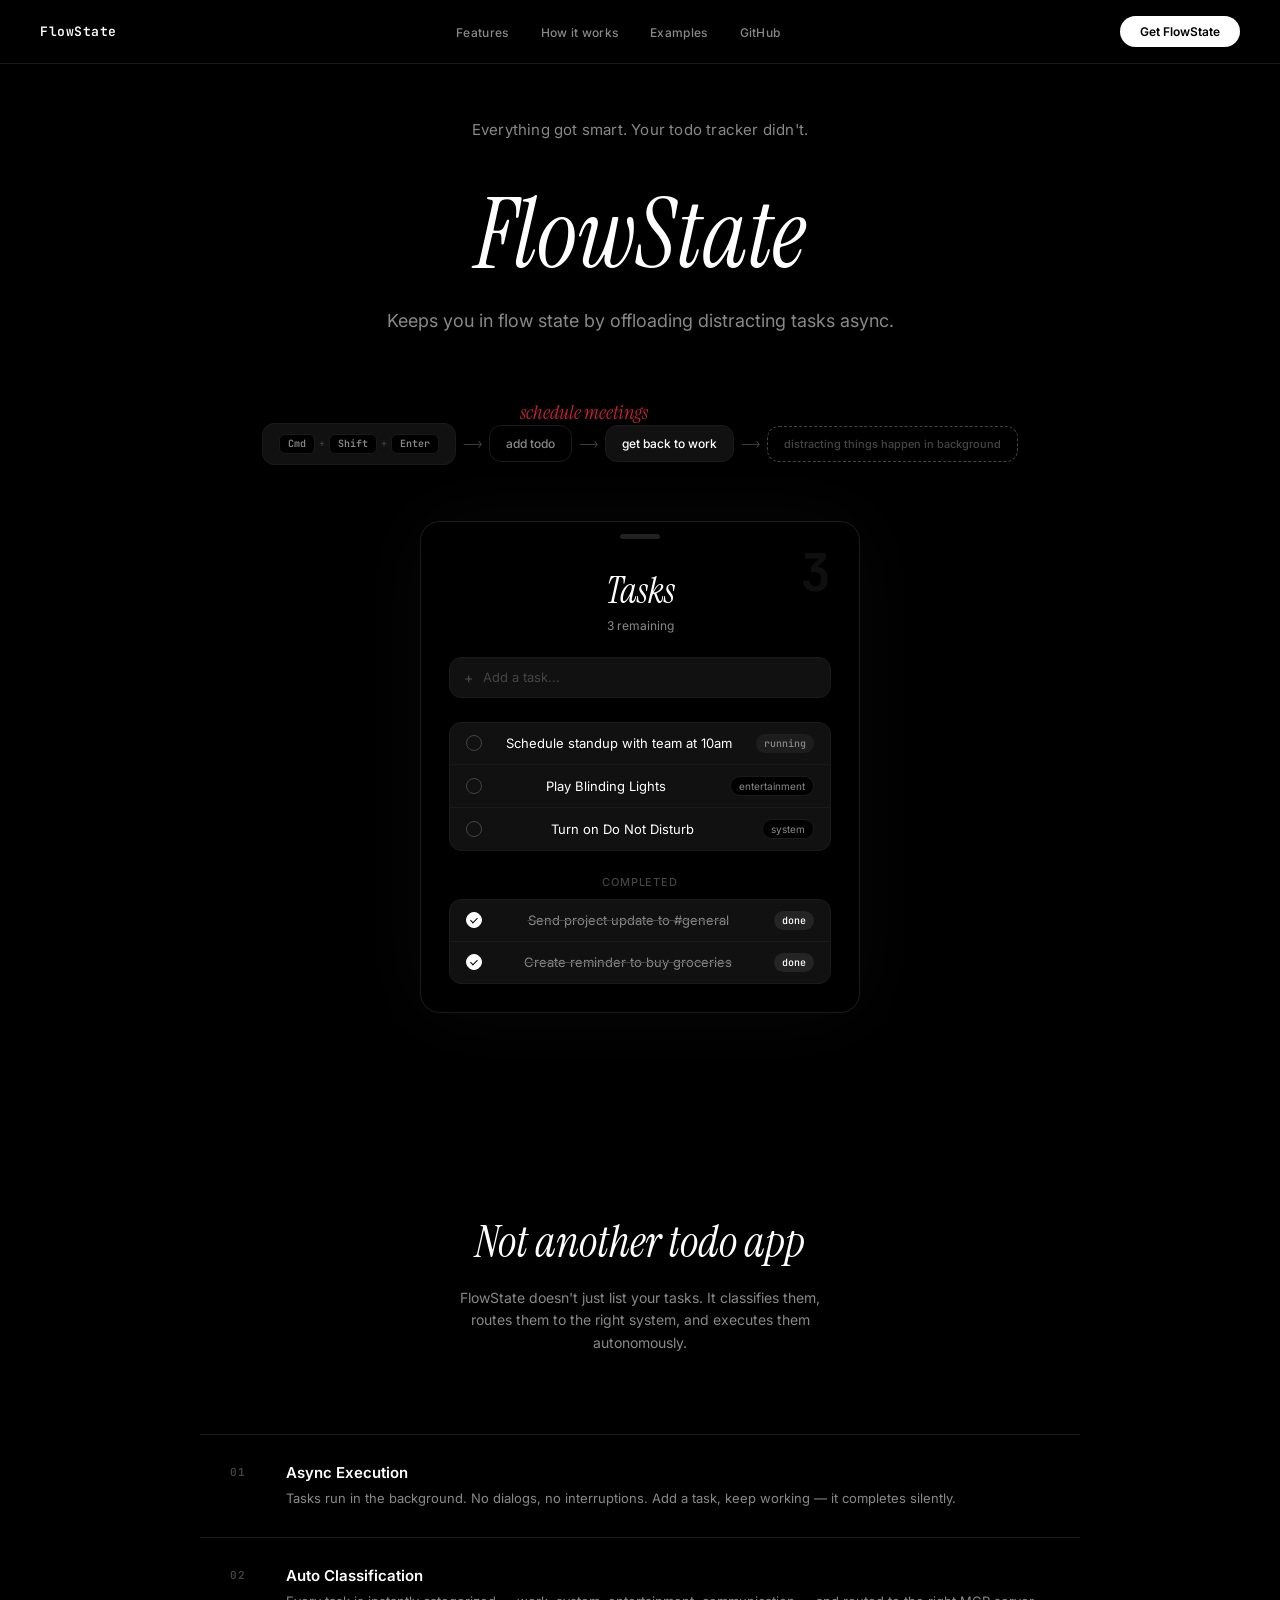
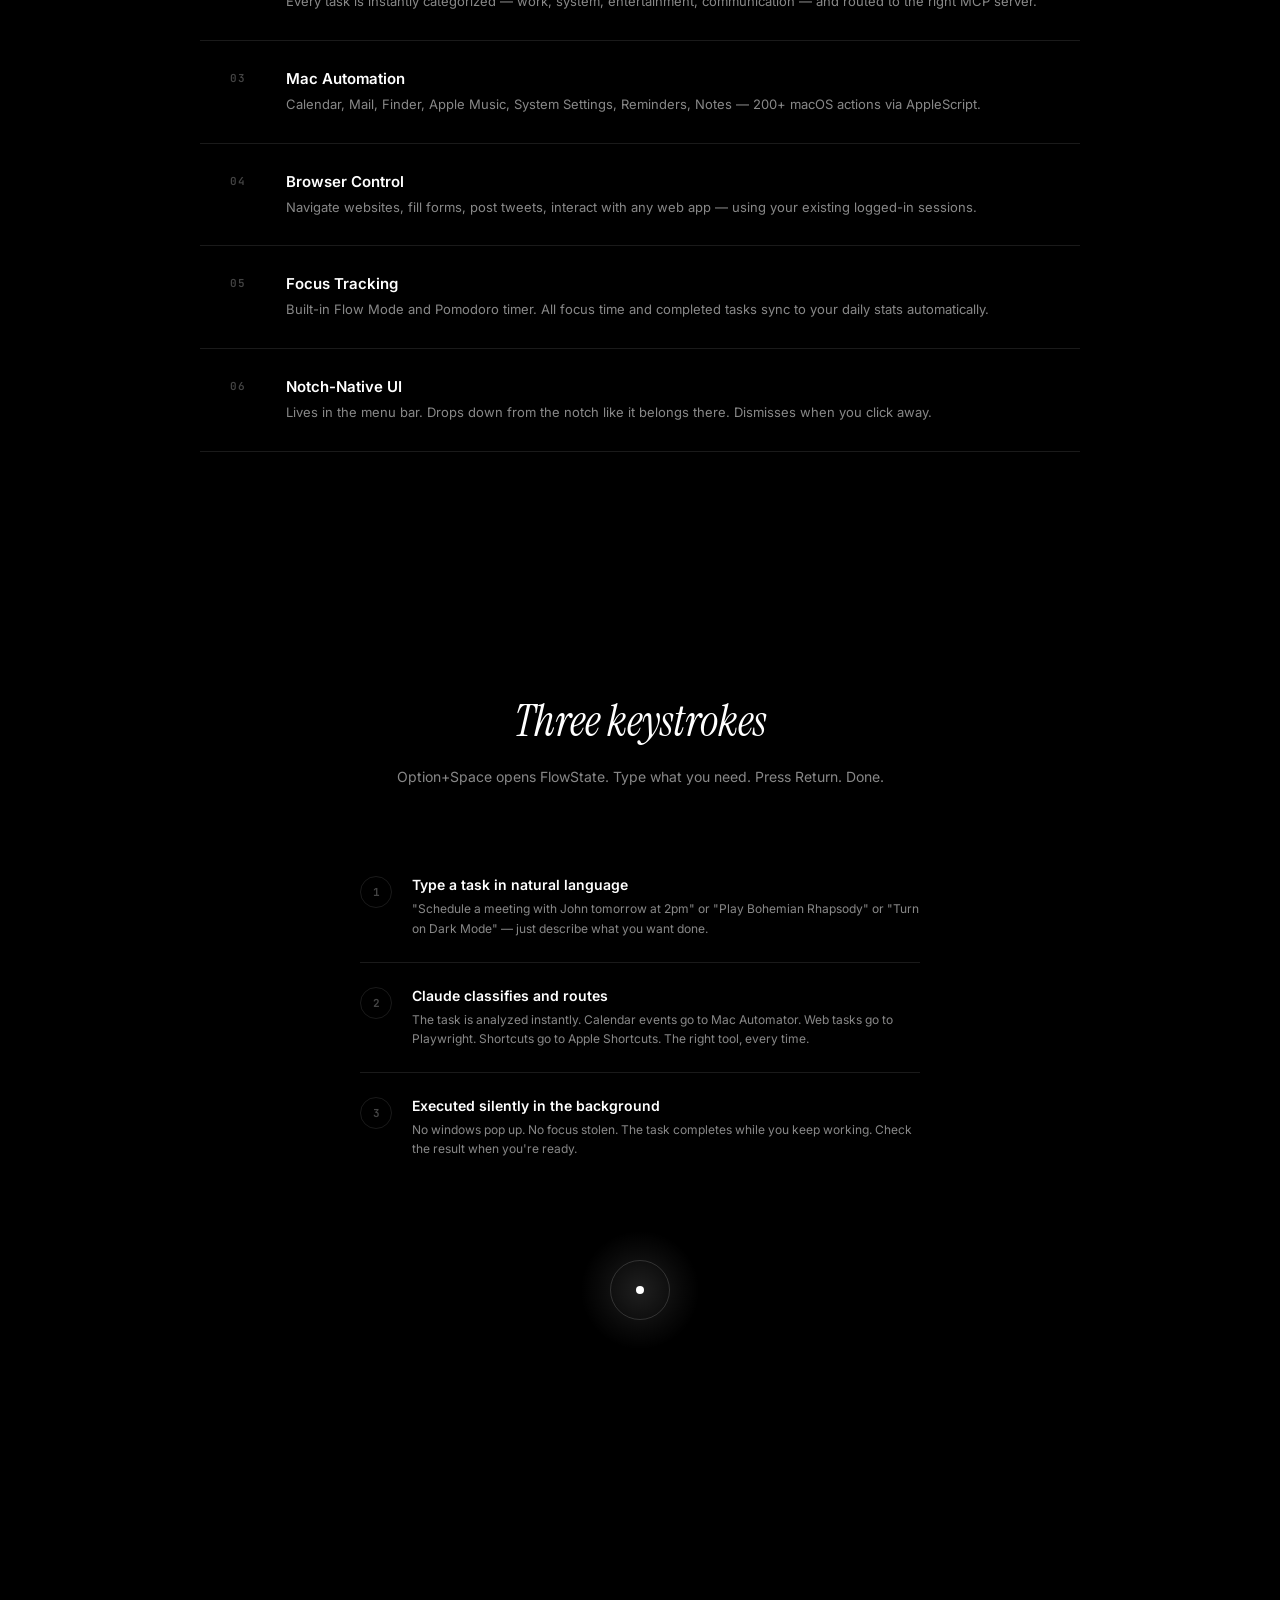
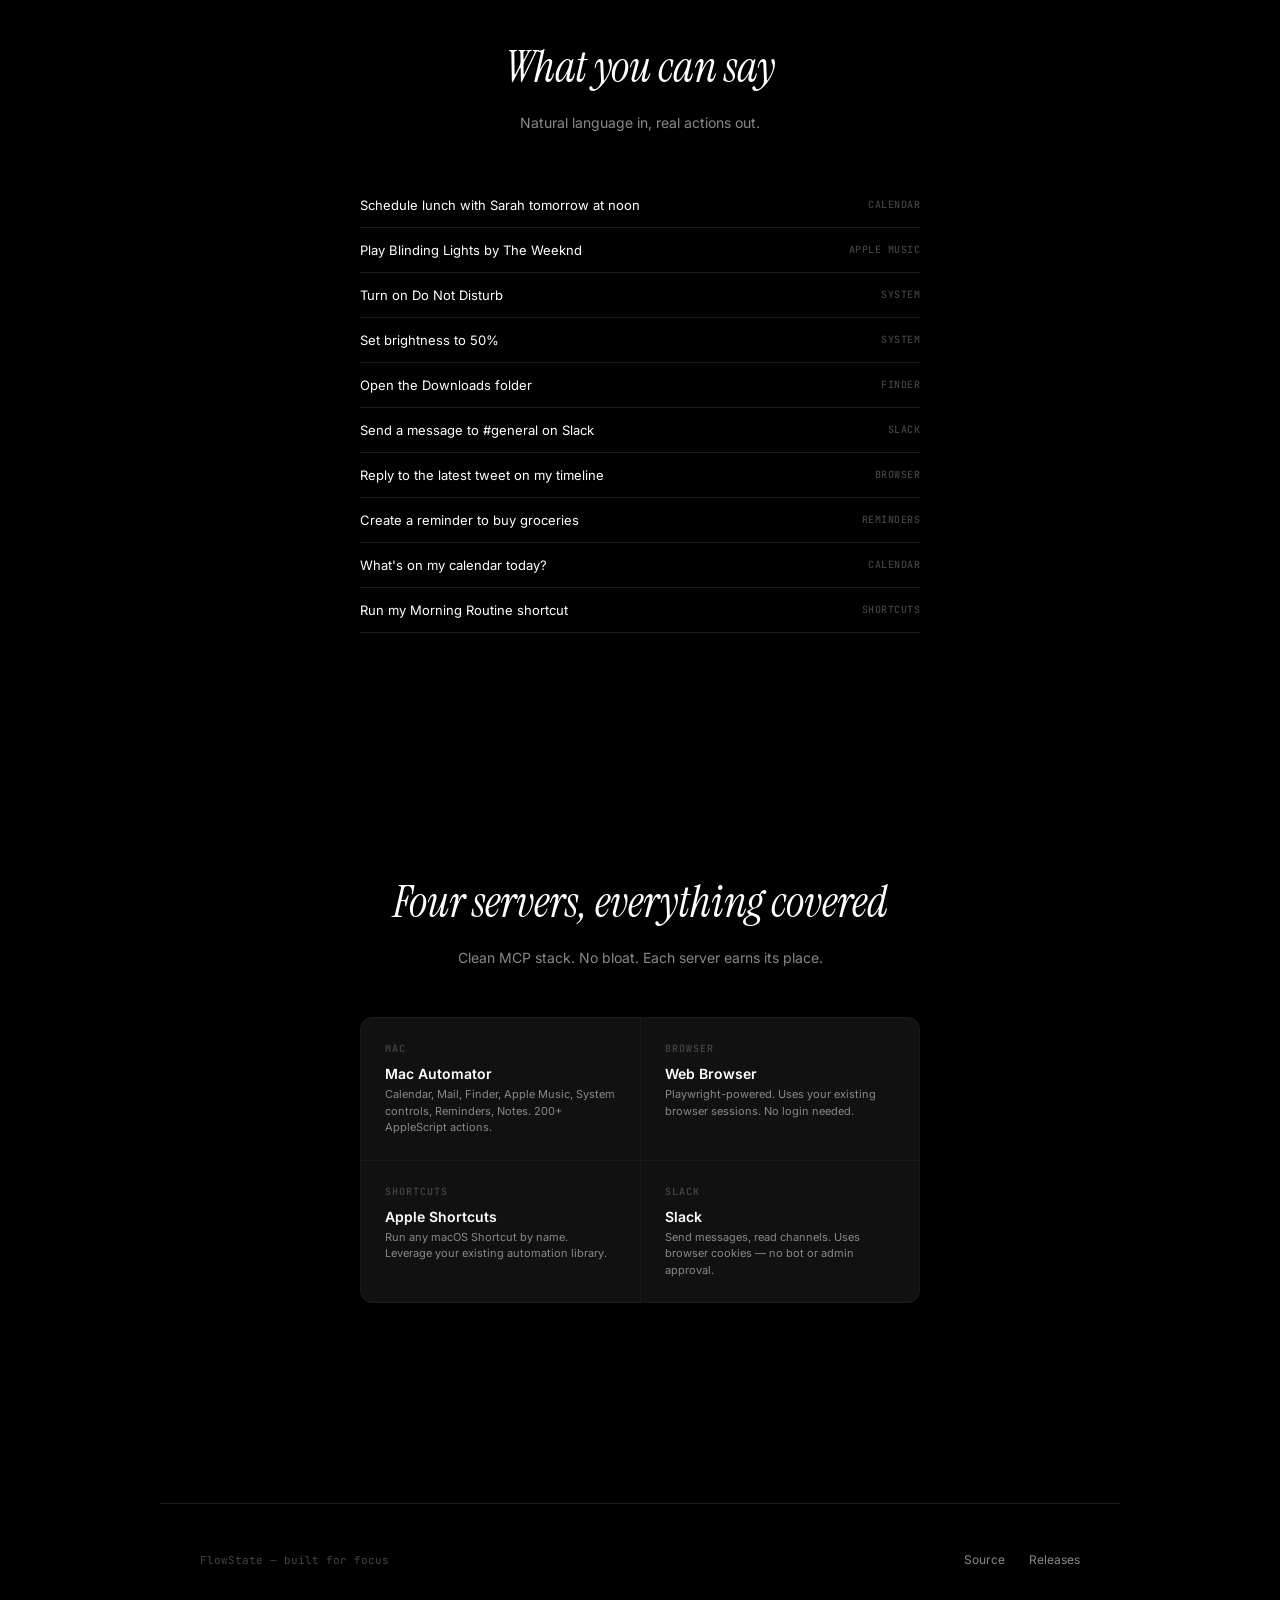
==== commit c303f2af: "Fix hero text spacing, vertical features layout, dark red accent - Separate rotating text ticker ont" ====
--- a/docs/index.html
+++ b/docs/index.html
@@ -28,7 +28,7 @@
             --dot-l3: #4a4a4a;
             --dot-l4: #7a7a7a;
             --dot-l5: #ffffff;
-            --accent-maroon: #8b2252;
+            --accent-red: #c41e3a;
             --spacing-xs: 6px;
             --spacing-sm: 10px;
             --spacing-md: 16px;
@@ -153,17 +153,27 @@
             font-size: 18px;
             color: var(--text-secondary);
             max-width: 560px;
-            line-height: 1.7;
+            line-height: 1.6;
             margin-bottom: 56px;
-        }
-
-        .hero-intro .rotating-wrapper {
+            text-align: center;
+        }
+
+        .hero-rotating-line {
+            display: flex;
+            align-items: center;
+            justify-content: center;
+            gap: 8px;
+            margin-top: 6px;
+            font-size: 18px;
+            color: var(--text-secondary);
+        }
+
+        .rotating-wrapper {
             display: inline-block;
             position: relative;
-            height: 1.5em;
+            height: 1.4em;
             overflow: hidden;
-            vertical-align: bottom;
-            width: 220px;
+            width: 240px;
             text-align: left;
         }
 
@@ -176,18 +186,19 @@
         .rotating-item {
             font-family: var(--font-display);
             font-style: italic;
-            color: var(--accent-maroon);
-            height: 1.5em;
-            line-height: 1.5em;
+            font-size: 20px;
+            color: var(--accent-red);
+            height: 1.4em;
+            line-height: 1.4em;
             white-space: nowrap;
         }
 
         @keyframes rotate-tasks {
             0%, 16%   { transform: translateY(0); }
-            20%, 36%  { transform: translateY(-1.5em); }
-            40%, 56%  { transform: translateY(-3.0em); }
-            60%, 76%  { transform: translateY(-4.5em); }
-            80%, 96%  { transform: translateY(-6.0em); }
+            20%, 36%  { transform: translateY(-1.4em); }
+            40%, 56%  { transform: translateY(-2.8em); }
+            60%, 76%  { transform: translateY(-4.2em); }
+            80%, 96%  { transform: translateY(-5.6em); }
             100%      { transform: translateY(0); }
         }
 
@@ -515,18 +526,26 @@
         }
 
         .feature-grid {
-            display: grid;
-            grid-template-columns: repeat(3, 1fr);
-            gap: 1px;
-            background: var(--bg-card-border);
-            border: 1px solid var(--bg-card-border);
-            border-radius: var(--radius-md);
-            overflow: hidden;
+            display: flex;
+            flex-direction: column;
+            gap: 0;
         }
 
         .feature-cell {
-            background: var(--bg-card);
-            padding: 32px 28px;
+            display: flex;
+            gap: 24px;
+            padding: 28px 0;
+            border-bottom: 1px solid var(--bg-card-border);
+            align-items: flex-start;
+            transition: opacity 0.3s;
+        }
+
+        .feature-cell:first-child {
+            border-top: 1px solid var(--bg-card-border);
+        }
+
+        .feature-cell:hover {
+            opacity: 1;
         }
 
         .feature-mono {
@@ -536,20 +555,46 @@
             color: var(--text-muted);
             text-transform: uppercase;
             letter-spacing: 1px;
-            margin-bottom: 12px;
-        }
-
-        .feature-cell h3 {
+            flex-shrink: 0;
+            width: 32px;
+            padding-top: 2px;
+        }
+
+        .feature-text h3 {
             font-size: 15px;
             font-weight: 600;
             color: var(--text-primary);
-            margin-bottom: 8px;
-        }
-
-        .feature-cell p {
-            font-size: 12px;
+            margin-bottom: 6px;
+        }
+
+        .feature-text p {
+            font-size: 13px;
             color: var(--text-secondary);
             line-height: 1.6;
+        }
+
+        .feature-focus-dot {
+            width: 6px;
+            height: 6px;
+            border-radius: 50%;
+            background: var(--text-primary);
+            flex-shrink: 0;
+            margin-top: 7px;
+            opacity: 0;
+            animation: feature-pulse 12s ease-in-out infinite;
+        }
+
+        .feature-cell:nth-child(1) .feature-focus-dot { animation-delay: 0s; }
+        .feature-cell:nth-child(2) .feature-focus-dot { animation-delay: 2s; }
+        .feature-cell:nth-child(3) .feature-focus-dot { animation-delay: 4s; }
+        .feature-cell:nth-child(4) .feature-focus-dot { animation-delay: 6s; }
+        .feature-cell:nth-child(5) .feature-focus-dot { animation-delay: 8s; }
+        .feature-cell:nth-child(6) .feature-focus-dot { animation-delay: 10s; }
+
+        @keyframes feature-pulse {
+            0%, 14% { opacity: 0; transform: scale(0.5); }
+            16%, 30% { opacity: 1; transform: scale(1); }
+            33%, 100% { opacity: 0; transform: scale(0.5); }
         }
 
         /* ── How It Works ────────────────────────── */
@@ -857,7 +902,7 @@
             .nav-links { display: none; }
             .hero { padding: 100px 20px 60px; }
             .features, .how-it-works, .examples, .integrations { padding: 80px 20px; }
-            .feature-grid { grid-template-columns: 1fr; }
+            .feature-cell { gap: 16px; }
             .int-grid { grid-template-columns: 1fr; }
             .panel-container { max-width: 100%; }
             footer { flex-direction: column; gap: 16px; text-align: center; }
@@ -880,7 +925,7 @@
         @media (max-width: 480px) {
             .hero h1 { font-size: 40px; }
             .hero-intro { font-size: 15px; }
-            .hero-intro .rotating-wrapper { width: 180px; }
+            .rotating-wrapper { width: 200px; }
             .features-header h2,
             .how-header h2,
             .examples-header h2,
@@ -907,8 +952,8 @@
     <section class="hero">
         <p class="hero-philosophy">Everything got smart. Your todo tracker didn't.</p>
         <h1>FlowState</h1>
-        <p class="hero-intro">
-            Keeps you in flow state by offloading distracting tasks
+        <p class="hero-intro">Keeps you in flow state by offloading distracting tasks async.</p>
+        <div class="hero-rotating-line">
             <span class="rotating-wrapper"><span class="rotating-track">
                 <span class="rotating-item">schedule meetings</span>
                 <span class="rotating-item">play songs</span>
@@ -916,8 +961,7 @@
                 <span class="rotating-item">send slack messages</span>
                 <span class="rotating-item">set do not disturb</span>
             </span></span>
-            async.
-        </p>
+        </div>
 
         <!-- Workflow Strip -->
         <div class="workflow">
@@ -1008,34 +1052,52 @@
 
         <div class="feature-grid">
             <div class="feature-cell">
+                <div class="feature-focus-dot"></div>
                 <div class="feature-mono">01</div>
-                <h3>Async Execution</h3>
-                <p>Tasks run in the background. No dialogs, no interruptions. Add a task, keep working — it completes silently.</p>
+                <div class="feature-text">
+                    <h3>Async Execution</h3>
+                    <p>Tasks run in the background. No dialogs, no interruptions. Add a task, keep working — it completes silently.</p>
+                </div>
             </div>
             <div class="feature-cell">
+                <div class="feature-focus-dot"></div>
                 <div class="feature-mono">02</div>
-                <h3>Auto Classification</h3>
-                <p>Every task is instantly categorized — work, system, entertainment, communication — and routed to the right MCP server.</p>
+                <div class="feature-text">
+                    <h3>Auto Classification</h3>
+                    <p>Every task is instantly categorized — work, system, entertainment, communication — and routed to the right MCP server.</p>
+                </div>
             </div>
             <div class="feature-cell">
+                <div class="feature-focus-dot"></div>
                 <div class="feature-mono">03</div>
-                <h3>Mac Automation</h3>
-                <p>Calendar, Mail, Finder, Apple Music, System Settings, Reminders, Notes — 200+ macOS actions via AppleScript.</p>
+                <div class="feature-text">
+                    <h3>Mac Automation</h3>
+                    <p>Calendar, Mail, Finder, Apple Music, System Settings, Reminders, Notes — 200+ macOS actions via AppleScript.</p>
+                </div>
             </div>
             <div class="feature-cell">
+                <div class="feature-focus-dot"></div>
                 <div class="feature-mono">04</div>
-                <h3>Browser Control</h3>
-                <p>Navigate websites, fill forms, post tweets, interact with any web app — using your existing logged-in sessions.</p>
+                <div class="feature-text">
+                    <h3>Browser Control</h3>
+                    <p>Navigate websites, fill forms, post tweets, interact with any web app — using your existing logged-in sessions.</p>
+                </div>
             </div>
             <div class="feature-cell">
+                <div class="feature-focus-dot"></div>
                 <div class="feature-mono">05</div>
-                <h3>Focus Tracking</h3>
-                <p>Built-in Flow Mode and Pomodoro timer. All focus time and completed tasks sync to your daily stats automatically.</p>
+                <div class="feature-text">
+                    <h3>Focus Tracking</h3>
+                    <p>Built-in Flow Mode and Pomodoro timer. All focus time and completed tasks sync to your daily stats automatically.</p>
+                </div>
             </div>
             <div class="feature-cell">
+                <div class="feature-focus-dot"></div>
                 <div class="feature-mono">06</div>
-                <h3>Notch-Native UI</h3>
-                <p>Lives in the menu bar. Drops down from the notch like it belongs there. Dismisses when you click away.</p>
+                <div class="feature-text">
+                    <h3>Notch-Native UI</h3>
+                    <p>Lives in the menu bar. Drops down from the notch like it belongs there. Dismisses when you click away.</p>
+                </div>
             </div>
         </div>
     </section>
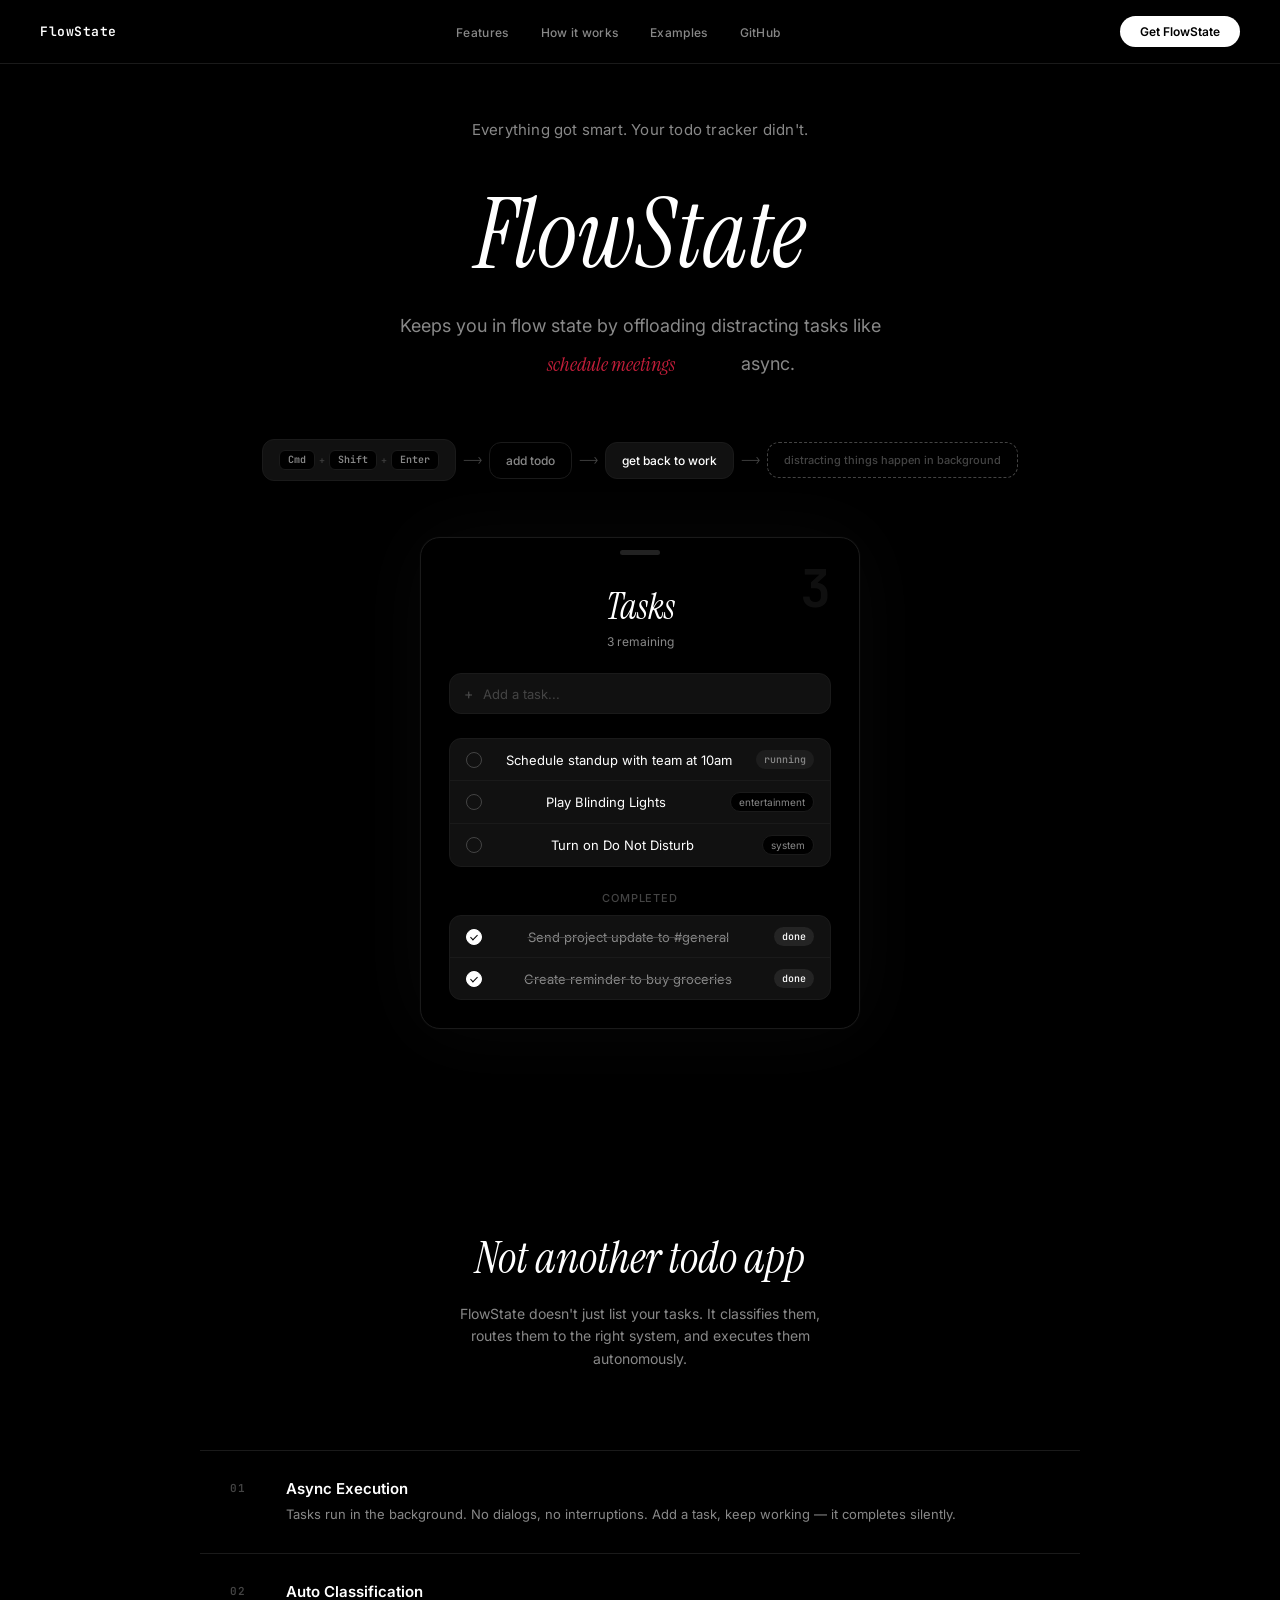
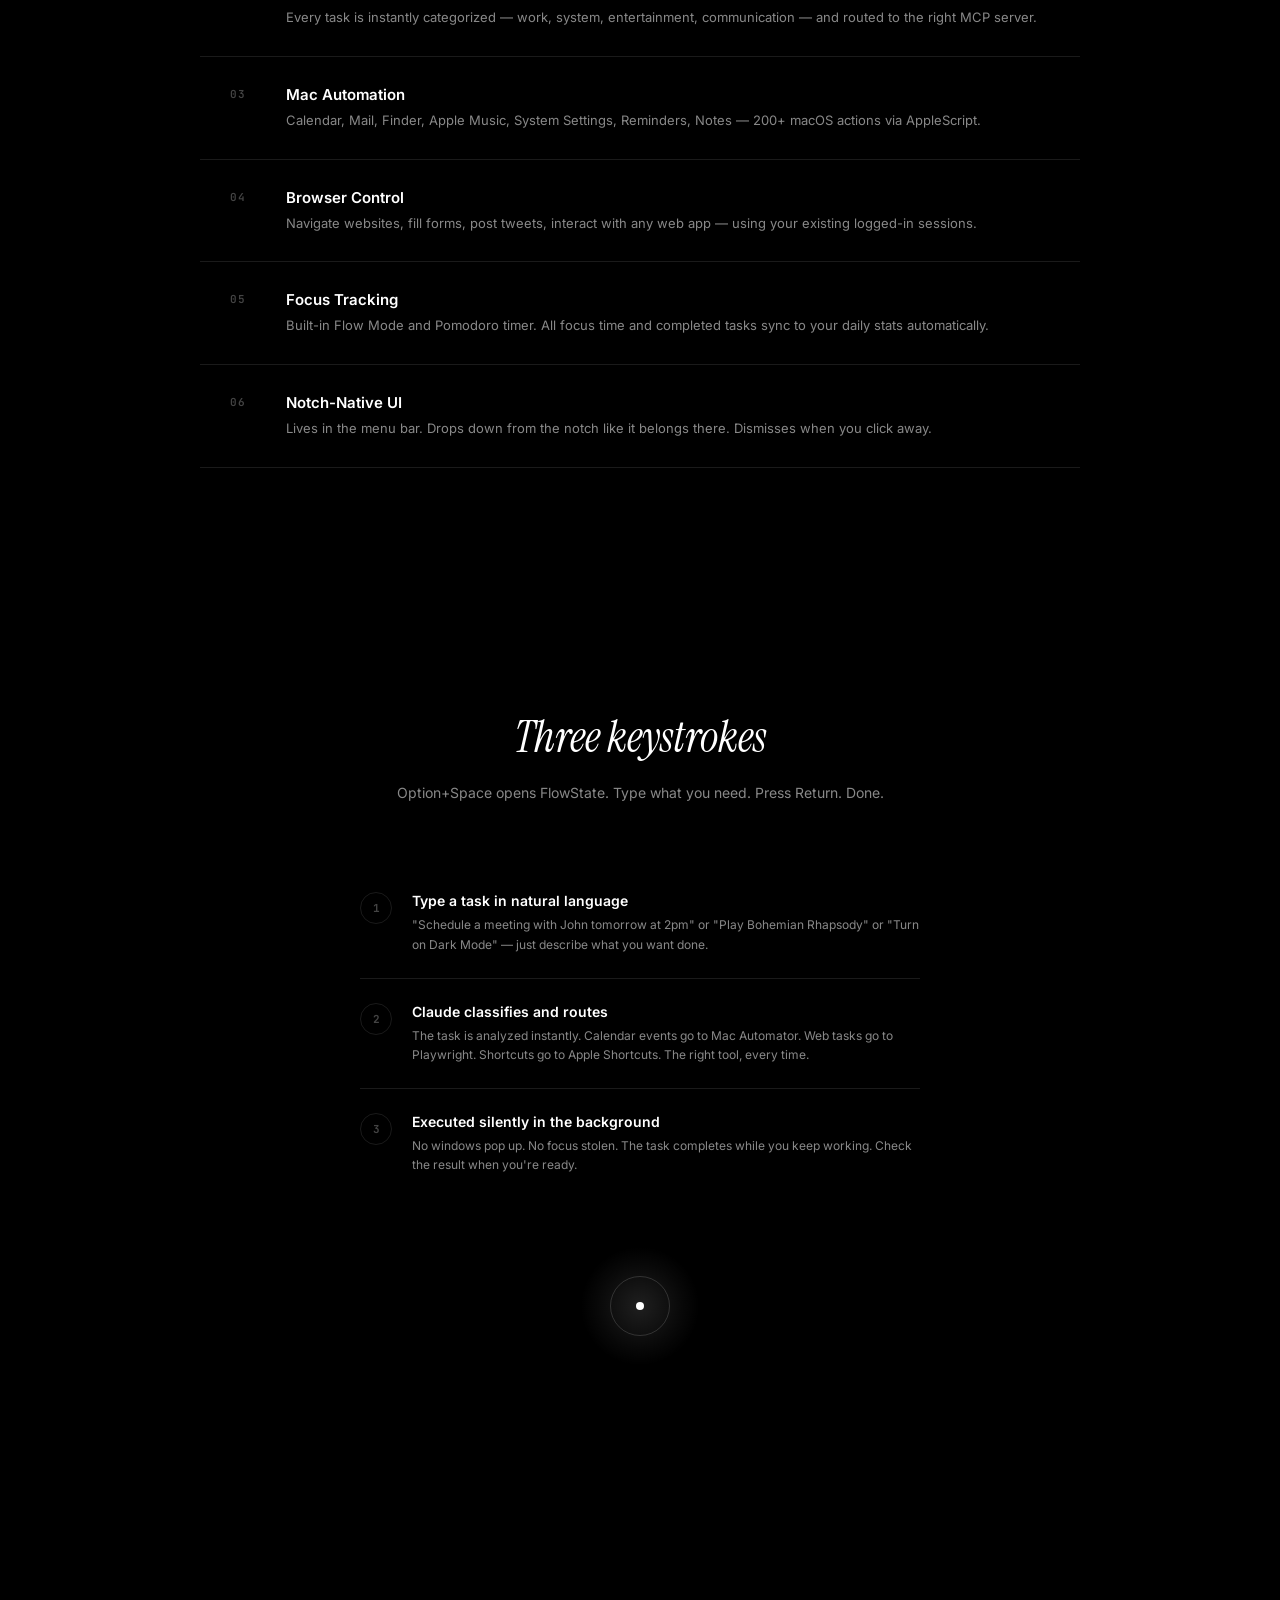
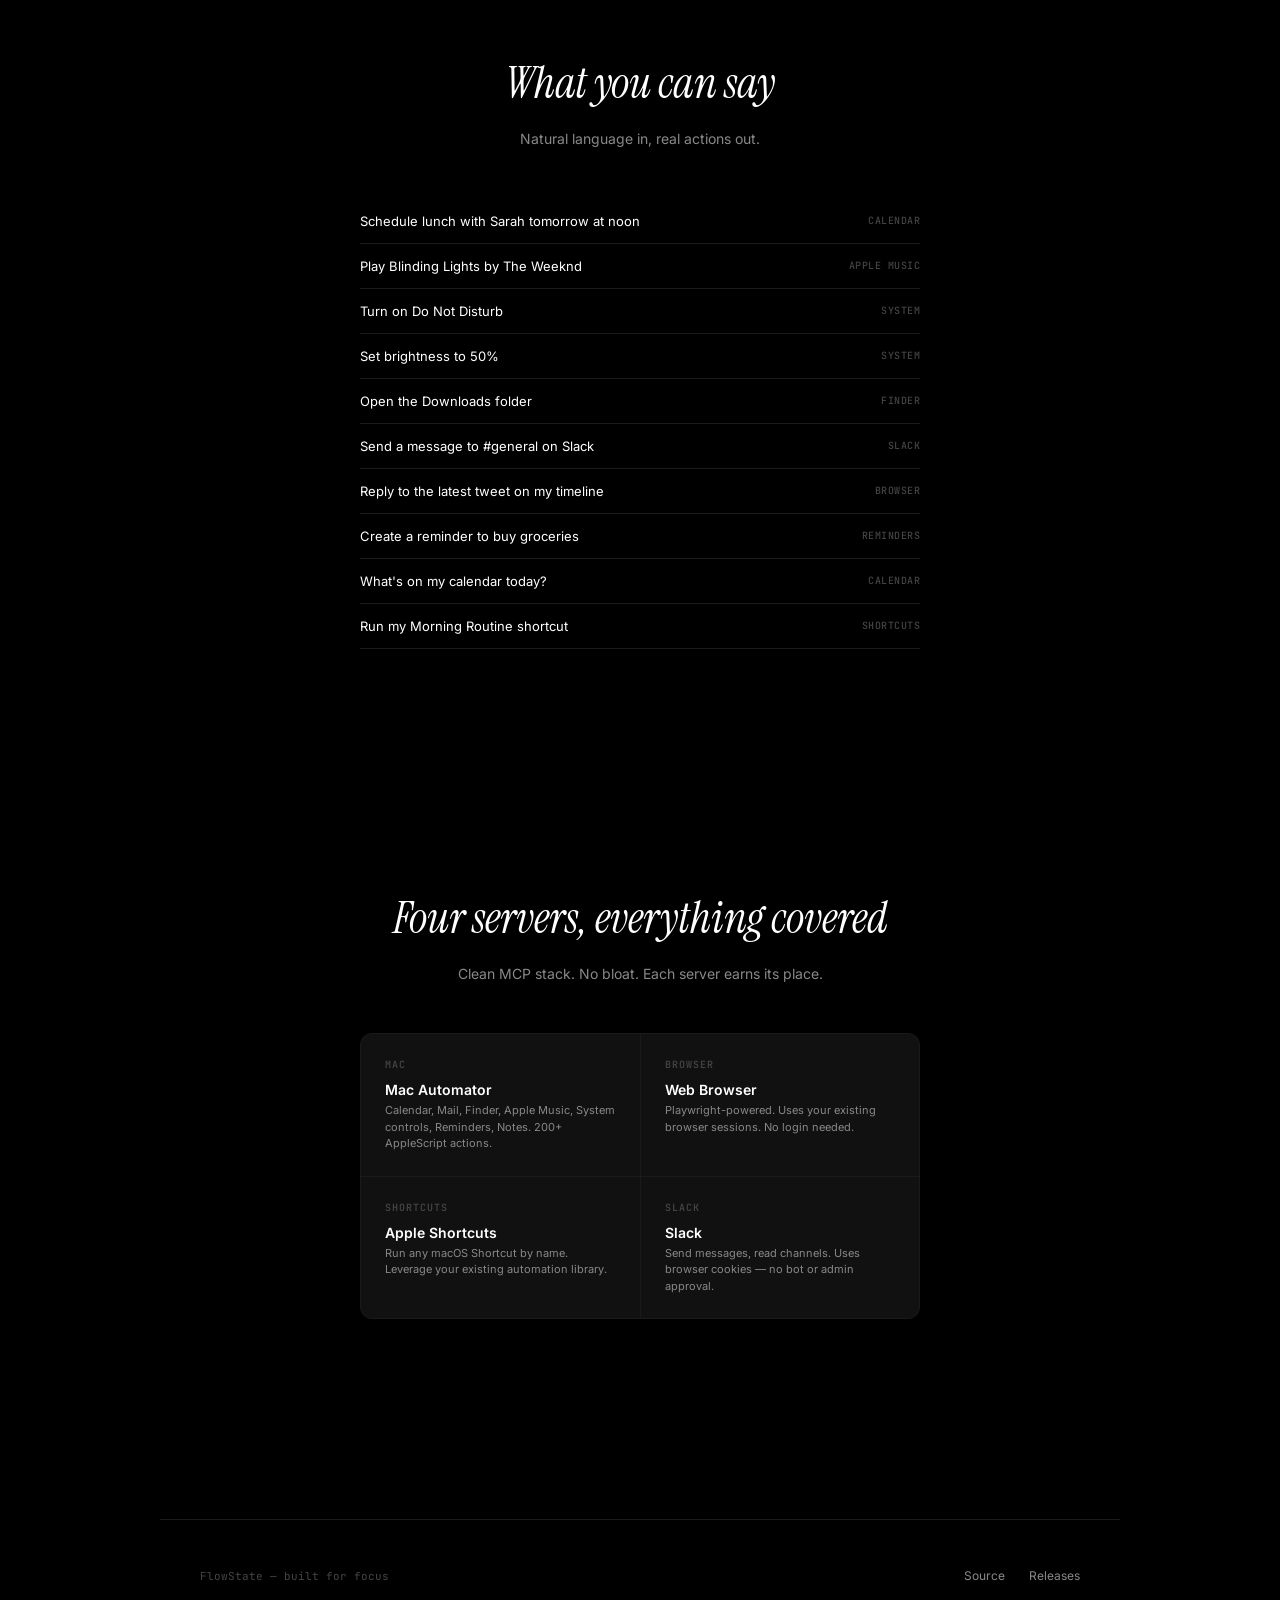
==== commit cb9bc6f8: "Fix hero: put rotating text back inline with matched line heights The rotating ticker was broken out" ====
--- a/docs/index.html
+++ b/docs/index.html
@@ -152,29 +152,20 @@
         .hero-intro {
             font-size: 18px;
             color: var(--text-secondary);
-            max-width: 560px;
-            line-height: 1.6;
+            max-width: 600px;
+            line-height: 38px;
             margin-bottom: 56px;
             text-align: center;
         }
 
-        .hero-rotating-line {
-            display: flex;
-            align-items: center;
-            justify-content: center;
-            gap: 8px;
-            margin-top: 6px;
-            font-size: 18px;
-            color: var(--text-secondary);
-        }
-
-        .rotating-wrapper {
+        .hero-intro .rotating-wrapper {
             display: inline-block;
             position: relative;
-            height: 1.4em;
+            height: 38px;
             overflow: hidden;
-            width: 240px;
-            text-align: left;
+            width: 250px;
+            text-align: center;
+            vertical-align: bottom;
         }
 
         .rotating-track {
@@ -188,17 +179,17 @@
             font-style: italic;
             font-size: 20px;
             color: var(--accent-red);
-            height: 1.4em;
-            line-height: 1.4em;
+            height: 38px;
+            line-height: 38px;
             white-space: nowrap;
         }
 
         @keyframes rotate-tasks {
             0%, 16%   { transform: translateY(0); }
-            20%, 36%  { transform: translateY(-1.4em); }
-            40%, 56%  { transform: translateY(-2.8em); }
-            60%, 76%  { transform: translateY(-4.2em); }
-            80%, 96%  { transform: translateY(-5.6em); }
+            20%, 36%  { transform: translateY(-38px); }
+            40%, 56%  { transform: translateY(-76px); }
+            60%, 76%  { transform: translateY(-114px); }
+            80%, 96%  { transform: translateY(-152px); }
             100%      { transform: translateY(0); }
         }
 
@@ -925,7 +916,7 @@
         @media (max-width: 480px) {
             .hero h1 { font-size: 40px; }
             .hero-intro { font-size: 15px; }
-            .rotating-wrapper { width: 200px; }
+            .hero-intro .rotating-wrapper { width: 200px; }
             .features-header h2,
             .how-header h2,
             .examples-header h2,
@@ -952,16 +943,11 @@
     <section class="hero">
         <p class="hero-philosophy">Everything got smart. Your todo tracker didn't.</p>
         <h1>FlowState</h1>
-        <p class="hero-intro">Keeps you in flow state by offloading distracting tasks async.</p>
-        <div class="hero-rotating-line">
-            <span class="rotating-wrapper"><span class="rotating-track">
-                <span class="rotating-item">schedule meetings</span>
-                <span class="rotating-item">play songs</span>
-                <span class="rotating-item">get restaurant reviews</span>
-                <span class="rotating-item">send slack messages</span>
-                <span class="rotating-item">set do not disturb</span>
-            </span></span>
-        </div>
+        <p class="hero-intro">
+            Keeps you in flow state by offloading distracting tasks like
+            <span class="rotating-wrapper"><span class="rotating-track"><span class="rotating-item">schedule meetings</span><span class="rotating-item">play songs</span><span class="rotating-item">get restaurant reviews</span><span class="rotating-item">send slack messages</span><span class="rotating-item">set do not disturb</span></span></span>
+            async.
+        </p>
 
         <!-- Workflow Strip -->
         <div class="workflow">
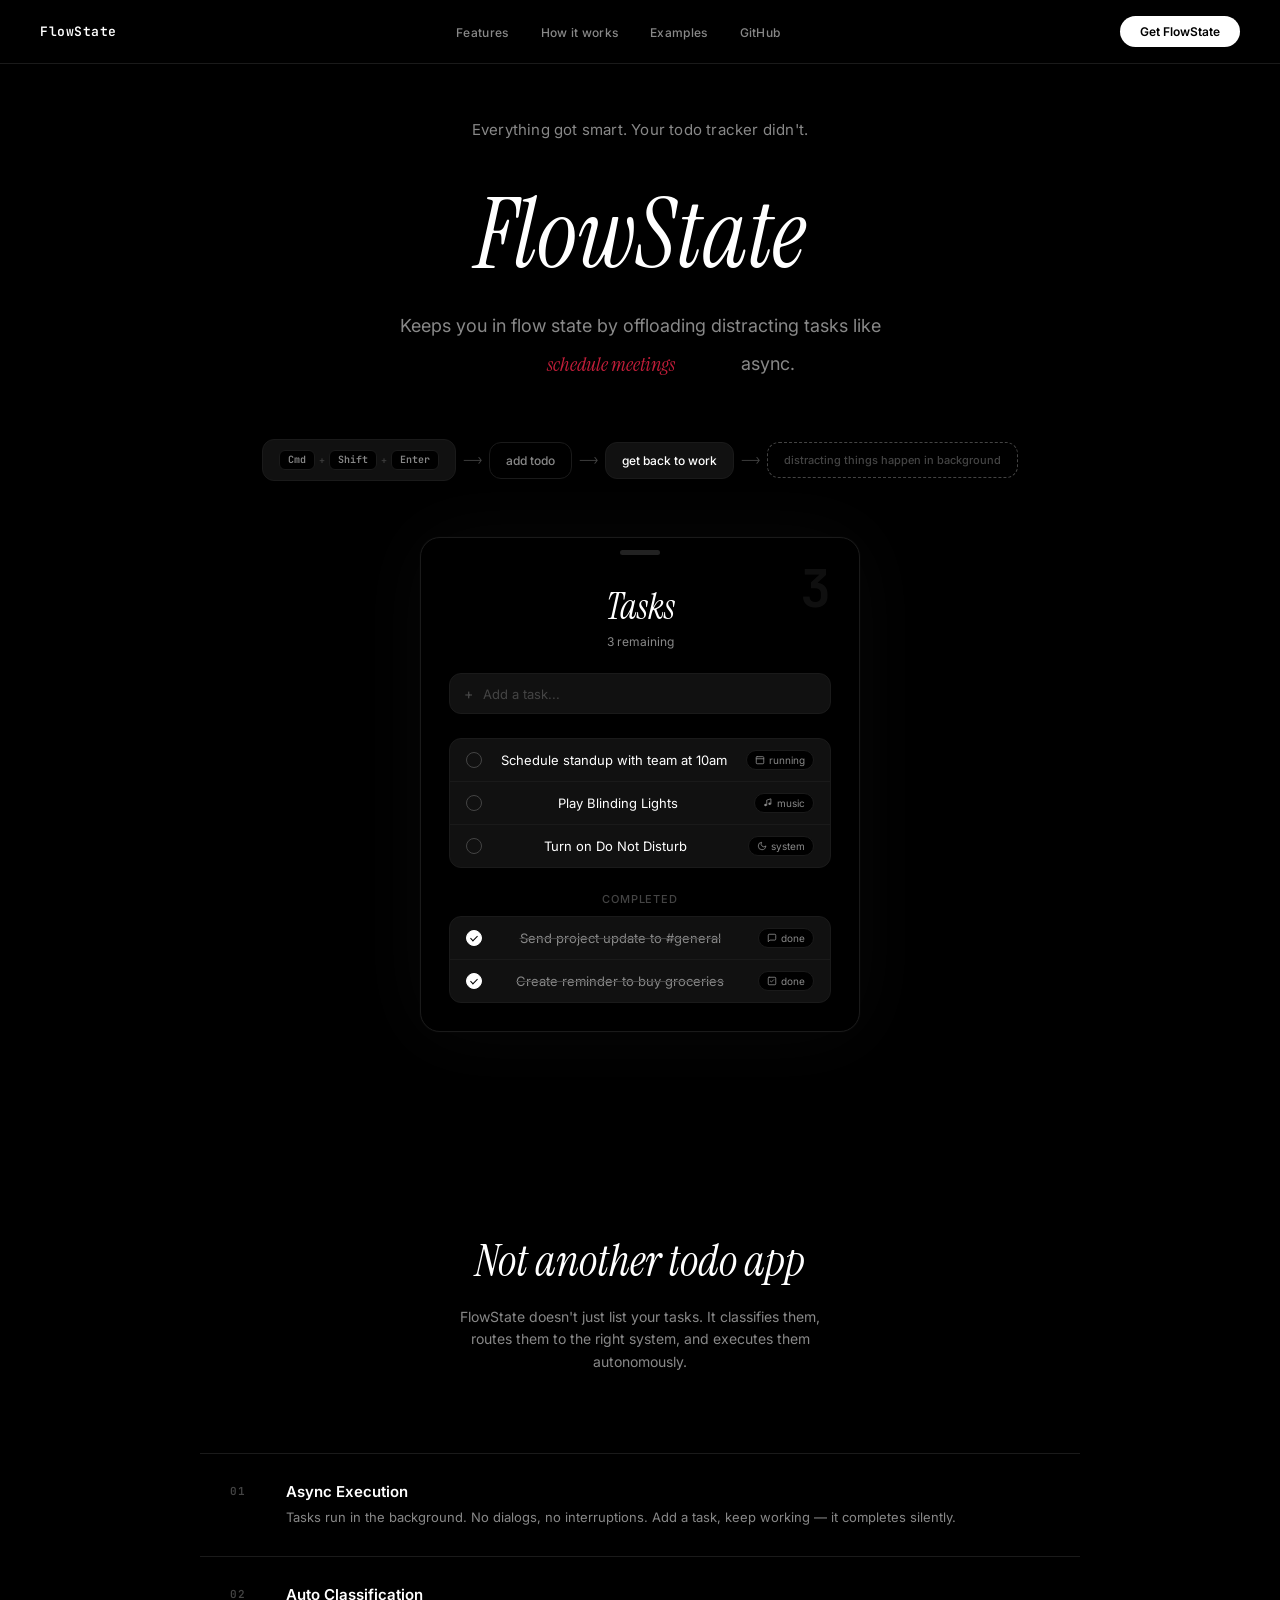
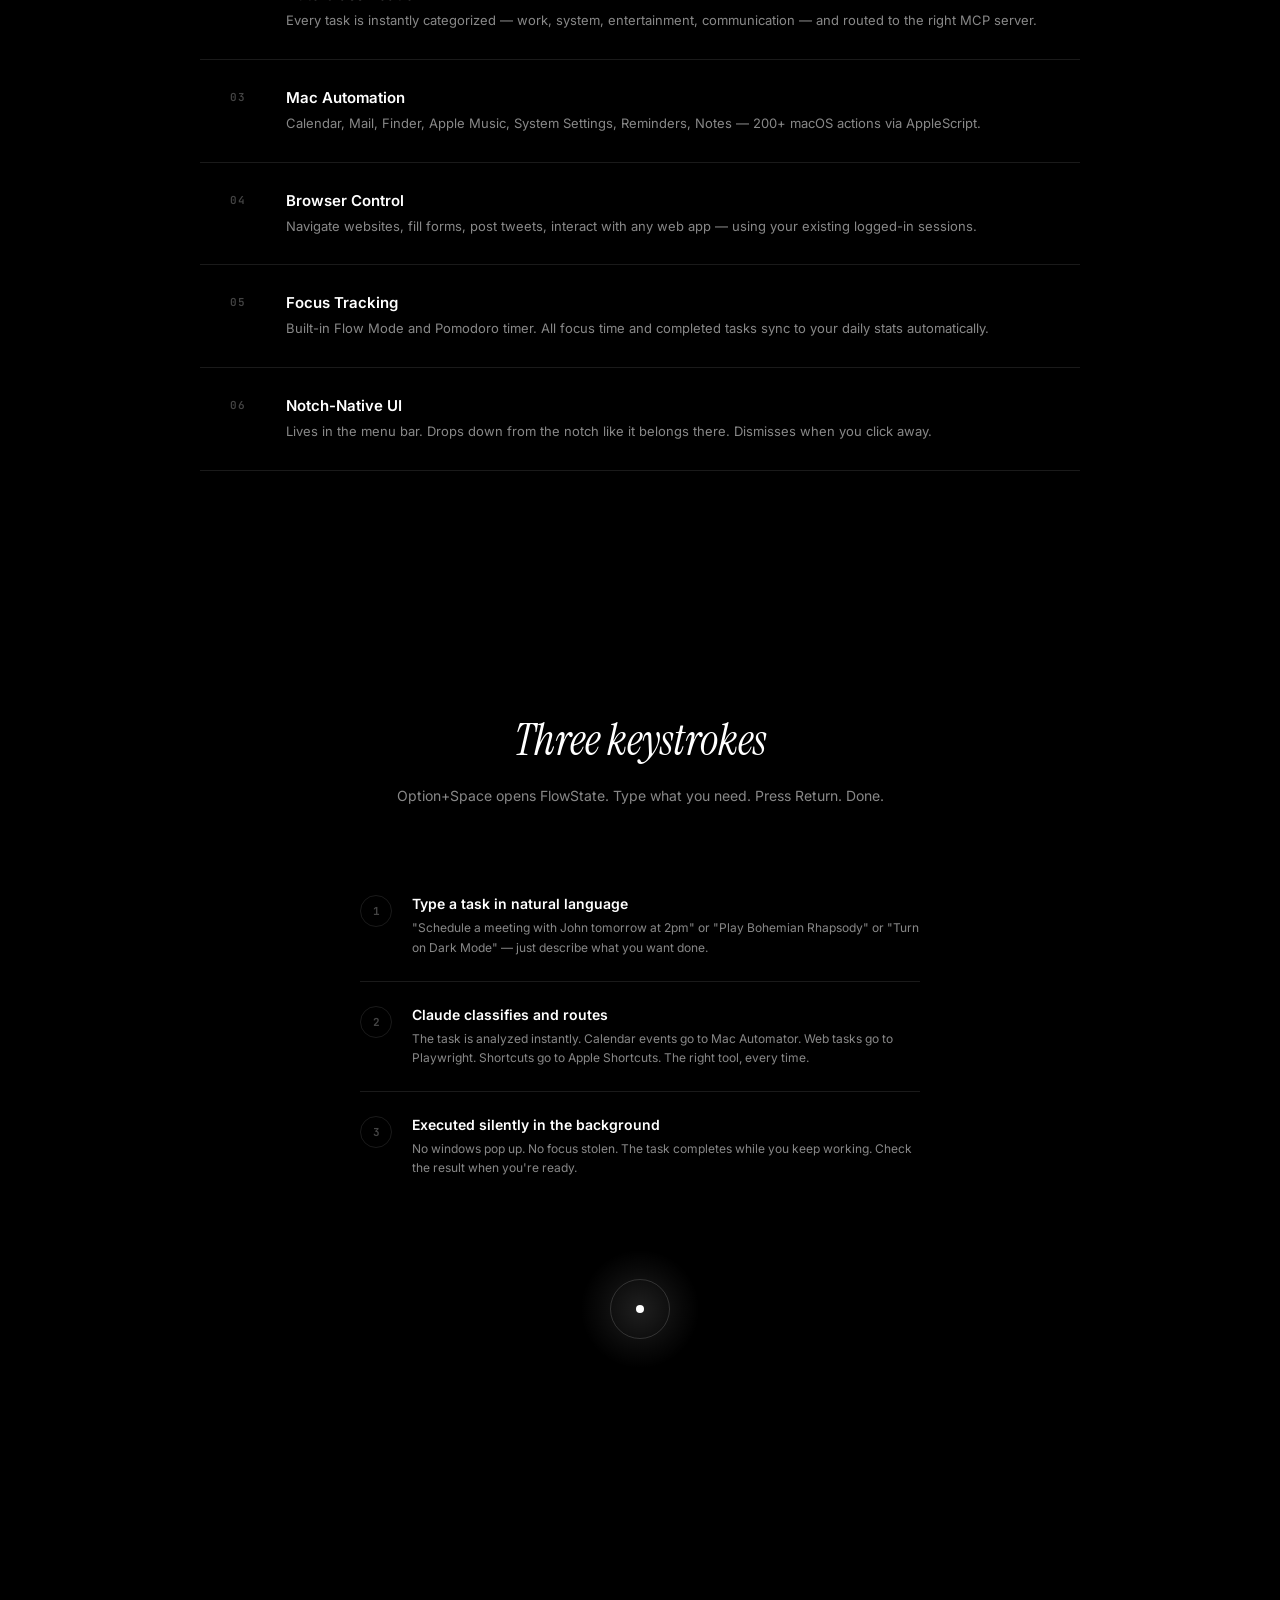
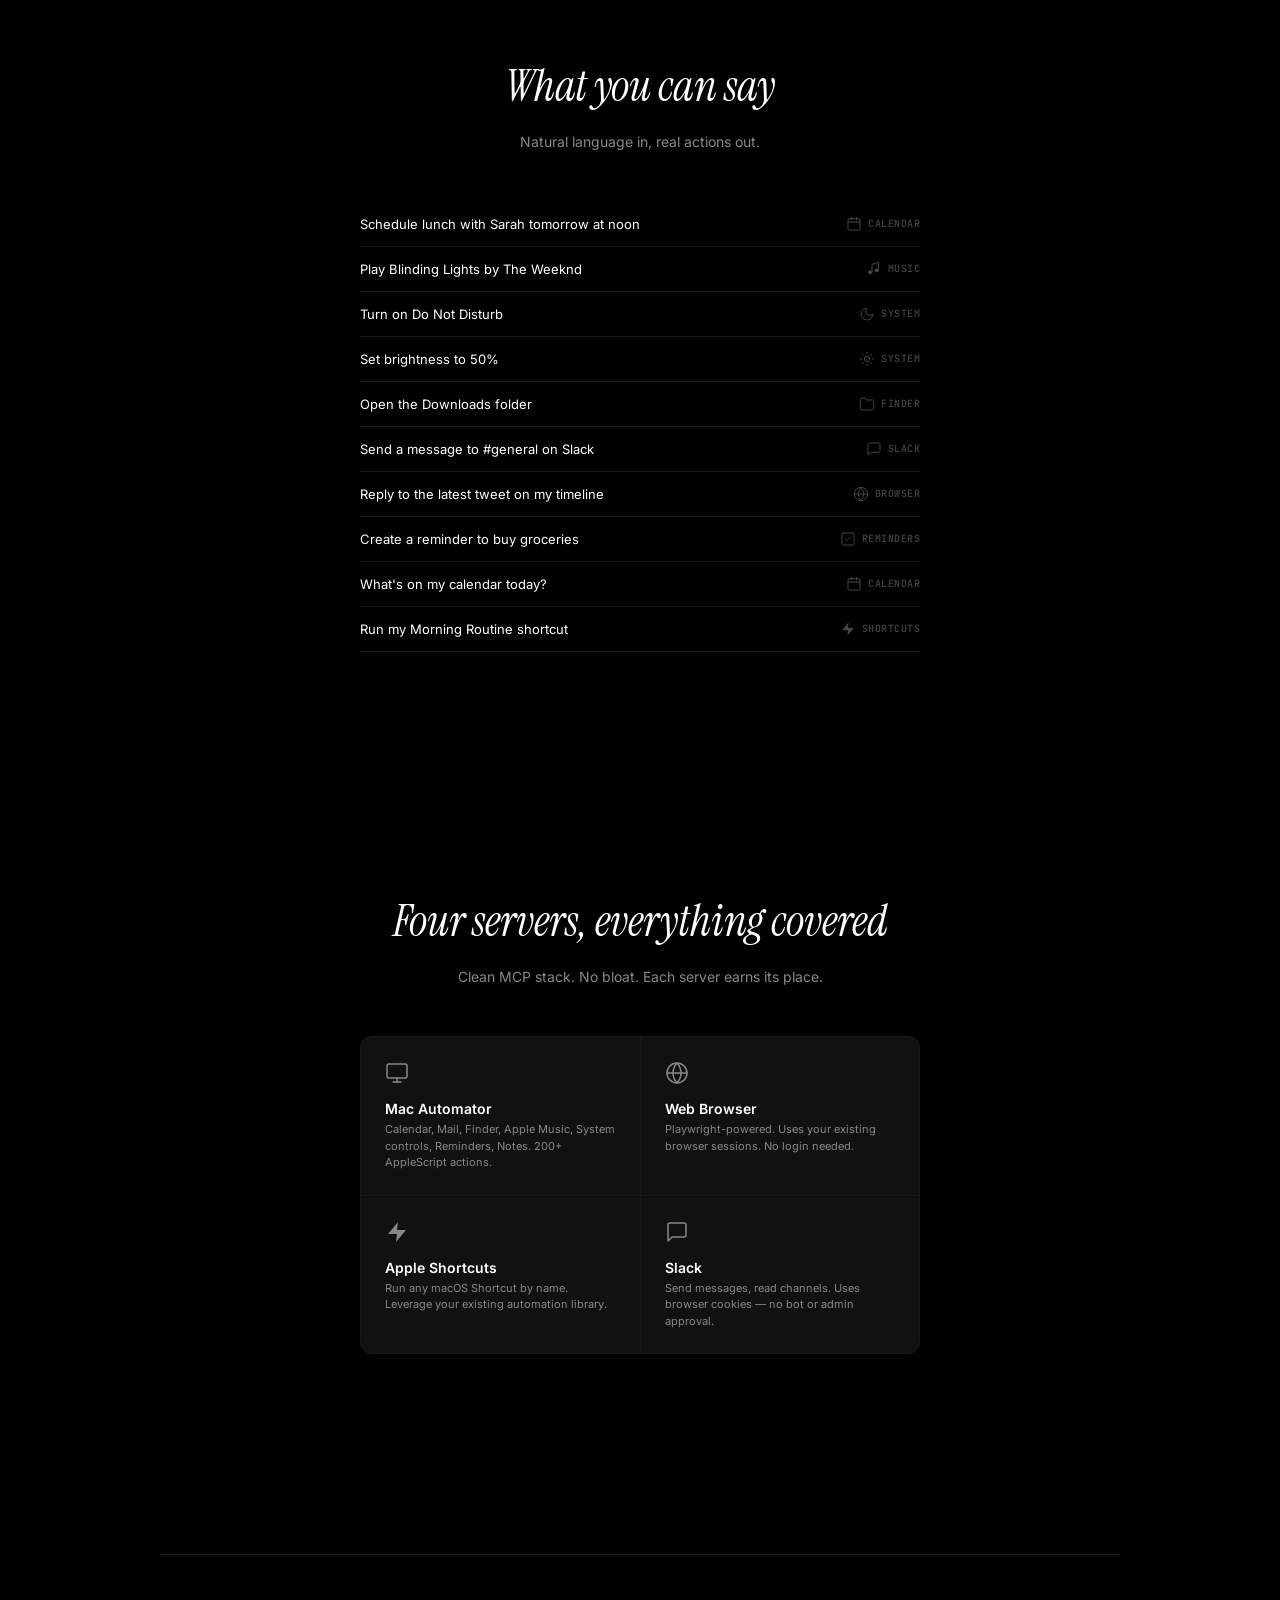
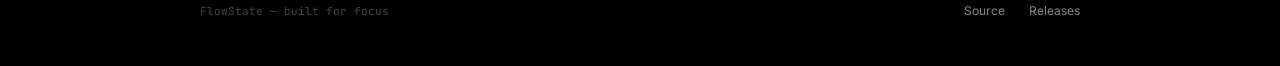
==== commit 09fee8d7: "Add Apple SF Symbol-style icons, fix hotkey to Ctrl+Option+Space Website: - Add inline SVG icons (ca" ====
--- a/docs/index.html
+++ b/docs/index.html
@@ -402,12 +402,22 @@
         }
 
         .task-tag {
+            display: flex;
+            align-items: center;
+            gap: 4px;
             font-size: 10px;
             color: var(--text-secondary);
             padding: 3px 8px;
             background: var(--bg-primary);
             border: 1px solid var(--bg-card-border);
             border-radius: var(--radius-full);
+        }
+
+        .task-tag .sf-icon {
+            fill: none;
+            stroke: currentColor;
+            stroke-linecap: round;
+            stroke-linejoin: round;
         }
 
         .task-status {
@@ -717,12 +727,32 @@
         }
 
         .example-route {
+            display: flex;
+            align-items: center;
+            gap: 6px;
             font-family: var(--font-mono);
             font-size: 10px;
             font-weight: 500;
             color: var(--text-muted);
             text-transform: uppercase;
             letter-spacing: 0.5px;
+            flex-shrink: 0;
+        }
+
+        .example-route .sf-icon,
+        .int-icon .sf-icon {
+            width: 16px;
+            height: 16px;
+            fill: none;
+            stroke: currentColor;
+            stroke-width: 1.5;
+            stroke-linecap: round;
+            stroke-linejoin: round;
+        }
+
+        .int-icon .sf-icon {
+            width: 24px;
+            height: 24px;
         }
 
         /* ── Integrations ────────────────────────── */
@@ -768,13 +798,8 @@
         }
 
         .int-icon {
-            font-family: var(--font-mono);
-            font-size: 10px;
-            font-weight: 600;
-            color: var(--text-muted);
-            text-transform: uppercase;
-            letter-spacing: 1px;
-            margin-bottom: 10px;
+            color: var(--text-secondary);
+            margin-bottom: 12px;
         }
 
         .int-cell h3 {
@@ -996,17 +1021,17 @@
                         <div class="task-row">
                             <div class="task-circle"></div>
                             <span class="task-title">Schedule standup with team at 10am</span>
-                            <span class="task-status status-executing">running</span>
+                            <span class="task-tag"><svg class="sf-icon" style="width:10px;height:10px;stroke-width:2" viewBox="0 0 24 24"><rect x="3" y="4" width="18" height="17" rx="2"/><line x1="3" y1="9" x2="21" y2="9"/></svg> running</span>
                         </div>
                         <div class="task-row">
                             <div class="task-circle"></div>
                             <span class="task-title">Play Blinding Lights</span>
-                            <span class="task-tag">entertainment</span>
+                            <span class="task-tag"><svg class="sf-icon" style="width:10px;height:10px;stroke-width:2" viewBox="0 0 24 24"><path d="M9 17V5l10-3v12"/><circle cx="6" cy="17" r="3" fill="currentColor" stroke="none"/><circle cx="16" cy="14" r="3" fill="currentColor" stroke="none"/></svg> music</span>
                         </div>
                         <div class="task-row">
                             <div class="task-circle"></div>
                             <span class="task-title">Turn on Do Not Disturb</span>
-                            <span class="task-tag">system</span>
+                            <span class="task-tag"><svg class="sf-icon" style="width:10px;height:10px;stroke-width:2" viewBox="0 0 24 24"><path d="M21 12.79A9 9 0 1 1 11.21 3a7 7 0 0 0 9.79 9.79z"/></svg> system</span>
                         </div>
                     </div>
 
@@ -1016,12 +1041,12 @@
                         <div class="task-row">
                             <div class="task-circle done"></div>
                             <span class="task-title completed">Send project update to #general</span>
-                            <span class="task-status status-done">done</span>
+                            <span class="task-tag"><svg class="sf-icon" style="width:10px;height:10px;stroke-width:2" viewBox="0 0 24 24"><path d="M21 15a2 2 0 0 1-2 2H7l-4 4V5a2 2 0 0 1 2-2h14a2 2 0 0 1 2 2z"/></svg> done</span>
                         </div>
                         <div class="task-row">
                             <div class="task-circle done"></div>
                             <span class="task-title completed">Create reminder to buy groceries</span>
-                            <span class="task-status status-done">done</span>
+                            <span class="task-tag"><svg class="sf-icon" style="width:10px;height:10px;stroke-width:2" viewBox="0 0 24 24"><rect x="3" y="3" width="18" height="18" rx="2"/><path d="M8 12l2.5 2.5L16 9"/></svg> done</span>
                         </div>
                     </div>
                 </div>
@@ -1132,43 +1157,43 @@
         <div class="example-list">
             <div class="example-row">
                 <span class="example-task">Schedule lunch with Sarah tomorrow at noon</span>
-                <span class="example-route">calendar</span>
+                <span class="example-route"><svg class="sf-icon" viewBox="0 0 24 24"><rect x="3" y="4" width="18" height="17" rx="2"/><line x1="3" y1="9" x2="21" y2="9"/><line x1="8" y1="2" x2="8" y2="6"/><line x1="16" y1="2" x2="16" y2="6"/></svg>calendar</span>
             </div>
             <div class="example-row">
                 <span class="example-task">Play Blinding Lights by The Weeknd</span>
-                <span class="example-route">apple music</span>
+                <span class="example-route"><svg class="sf-icon" viewBox="0 0 24 24"><path d="M9 17V5l10-3v12"/><circle cx="6" cy="17" r="3" fill="currentColor" stroke="none"/><circle cx="16" cy="14" r="3" fill="currentColor" stroke="none"/></svg>music</span>
             </div>
             <div class="example-row">
                 <span class="example-task">Turn on Do Not Disturb</span>
-                <span class="example-route">system</span>
+                <span class="example-route"><svg class="sf-icon" viewBox="0 0 24 24"><path d="M21 12.79A9 9 0 1 1 11.21 3a7 7 0 0 0 9.79 9.79z"/></svg>system</span>
             </div>
             <div class="example-row">
                 <span class="example-task">Set brightness to 50%</span>
-                <span class="example-route">system</span>
+                <span class="example-route"><svg class="sf-icon" viewBox="0 0 24 24"><circle cx="12" cy="12" r="4"/><path d="M12 2v2M12 20v2M4.93 4.93l1.41 1.41M17.66 17.66l1.41 1.41M2 12h2M20 12h2M6.34 17.66l-1.41 1.41M19.07 4.93l-1.41 1.41"/></svg>system</span>
             </div>
             <div class="example-row">
                 <span class="example-task">Open the Downloads folder</span>
-                <span class="example-route">finder</span>
+                <span class="example-route"><svg class="sf-icon" viewBox="0 0 24 24"><path d="M22 19a2 2 0 0 1-2 2H4a2 2 0 0 1-2-2V5a2 2 0 0 1 2-2h5l2 3h9a2 2 0 0 1 2 2z"/></svg>finder</span>
             </div>
             <div class="example-row">
                 <span class="example-task">Send a message to #general on Slack</span>
-                <span class="example-route">slack</span>
+                <span class="example-route"><svg class="sf-icon" viewBox="0 0 24 24"><path d="M21 15a2 2 0 0 1-2 2H7l-4 4V5a2 2 0 0 1 2-2h14a2 2 0 0 1 2 2z"/></svg>slack</span>
             </div>
             <div class="example-row">
                 <span class="example-task">Reply to the latest tweet on my timeline</span>
-                <span class="example-route">browser</span>
+                <span class="example-route"><svg class="sf-icon" viewBox="0 0 24 24"><circle cx="12" cy="12" r="10"/><line x1="2" y1="12" x2="22" y2="12"/><path d="M12 2a15.3 15.3 0 0 1 4 10 15.3 15.3 0 0 1-4 10 15.3 15.3 0 0 1-4-10 15.3 15.3 0 0 1 4-10z"/></svg>browser</span>
             </div>
             <div class="example-row">
                 <span class="example-task">Create a reminder to buy groceries</span>
-                <span class="example-route">reminders</span>
+                <span class="example-route"><svg class="sf-icon" viewBox="0 0 24 24"><rect x="3" y="3" width="18" height="18" rx="2"/><path d="M8 12l2.5 2.5L16 9"/></svg>reminders</span>
             </div>
             <div class="example-row">
                 <span class="example-task">What's on my calendar today?</span>
-                <span class="example-route">calendar</span>
+                <span class="example-route"><svg class="sf-icon" viewBox="0 0 24 24"><rect x="3" y="4" width="18" height="17" rx="2"/><line x1="3" y1="9" x2="21" y2="9"/><line x1="8" y1="2" x2="8" y2="6"/><line x1="16" y1="2" x2="16" y2="6"/></svg>calendar</span>
             </div>
             <div class="example-row">
                 <span class="example-task">Run my Morning Routine shortcut</span>
-                <span class="example-route">shortcuts</span>
+                <span class="example-route"><svg class="sf-icon" viewBox="0 0 24 24"><path d="M13 2L3 14h9l-1 8 10-12h-9l1-8z" fill="currentColor" stroke="none"/></svg>shortcuts</span>
             </div>
         </div>
     </section>
@@ -1182,22 +1207,22 @@
 
         <div class="int-grid">
             <div class="int-cell">
-                <div class="int-icon">mac</div>
+                <div class="int-icon"><svg class="sf-icon" viewBox="0 0 24 24"><rect x="2" y="3" width="20" height="14" rx="2"/><line x1="8" y1="21" x2="16" y2="21"/><line x1="12" y1="17" x2="12" y2="21"/></svg></div>
                 <h3>Mac Automator</h3>
                 <p>Calendar, Mail, Finder, Apple Music, System controls, Reminders, Notes. 200+ AppleScript actions.</p>
             </div>
             <div class="int-cell">
-                <div class="int-icon">browser</div>
+                <div class="int-icon"><svg class="sf-icon" viewBox="0 0 24 24"><circle cx="12" cy="12" r="10"/><line x1="2" y1="12" x2="22" y2="12"/><path d="M12 2a15.3 15.3 0 0 1 4 10 15.3 15.3 0 0 1-4 10 15.3 15.3 0 0 1-4-10 15.3 15.3 0 0 1 4-10z"/></svg></div>
                 <h3>Web Browser</h3>
                 <p>Playwright-powered. Uses your existing browser sessions. No login needed.</p>
             </div>
             <div class="int-cell">
-                <div class="int-icon">shortcuts</div>
+                <div class="int-icon"><svg class="sf-icon" viewBox="0 0 24 24"><path d="M13 2L3 14h9l-1 8 10-12h-9l1-8z" fill="currentColor" stroke="none"/></svg></div>
                 <h3>Apple Shortcuts</h3>
                 <p>Run any macOS Shortcut by name. Leverage your existing automation library.</p>
             </div>
             <div class="int-cell">
-                <div class="int-icon">slack</div>
+                <div class="int-icon"><svg class="sf-icon" viewBox="0 0 24 24"><path d="M21 15a2 2 0 0 1-2 2H7l-4 4V5a2 2 0 0 1 2-2h14a2 2 0 0 1 2 2z"/></svg></div>
                 <h3>Slack</h3>
                 <p>Send messages, read channels. Uses browser cookies — no bot or admin approval.</p>
             </div>
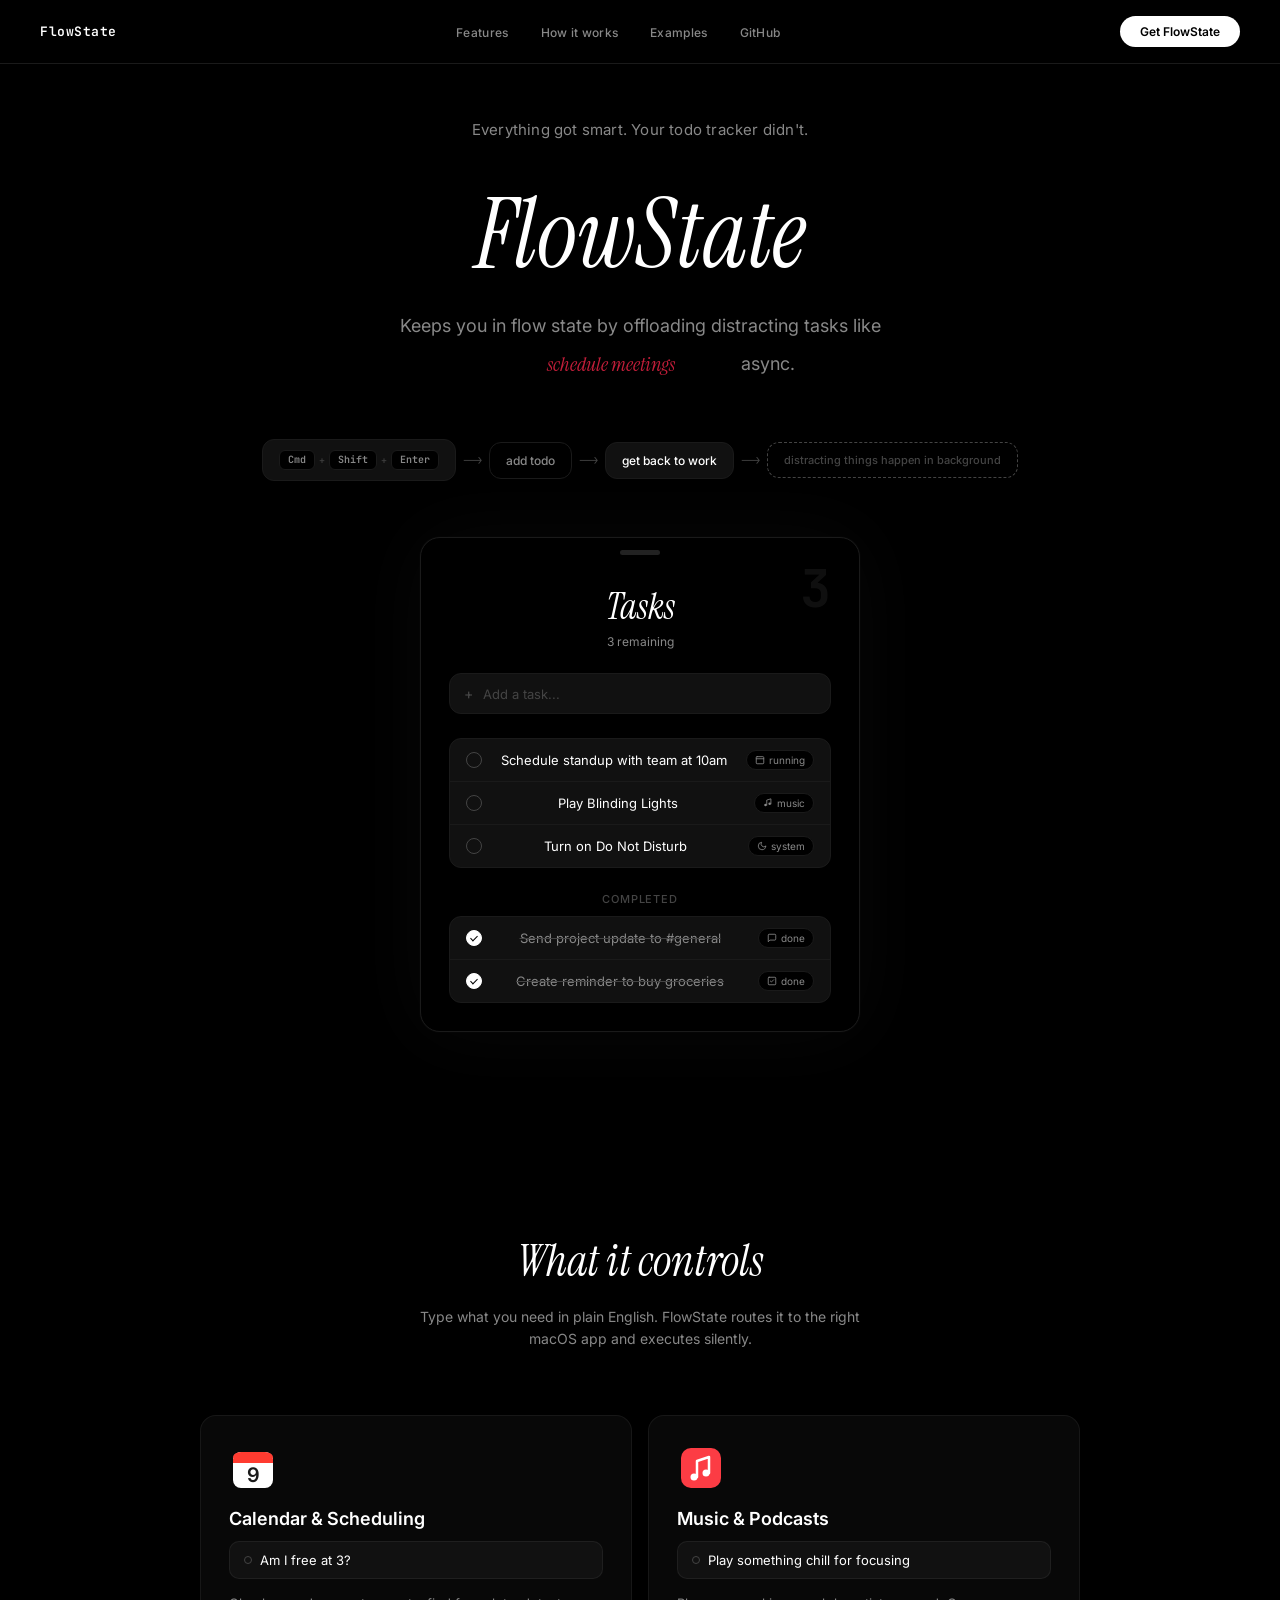
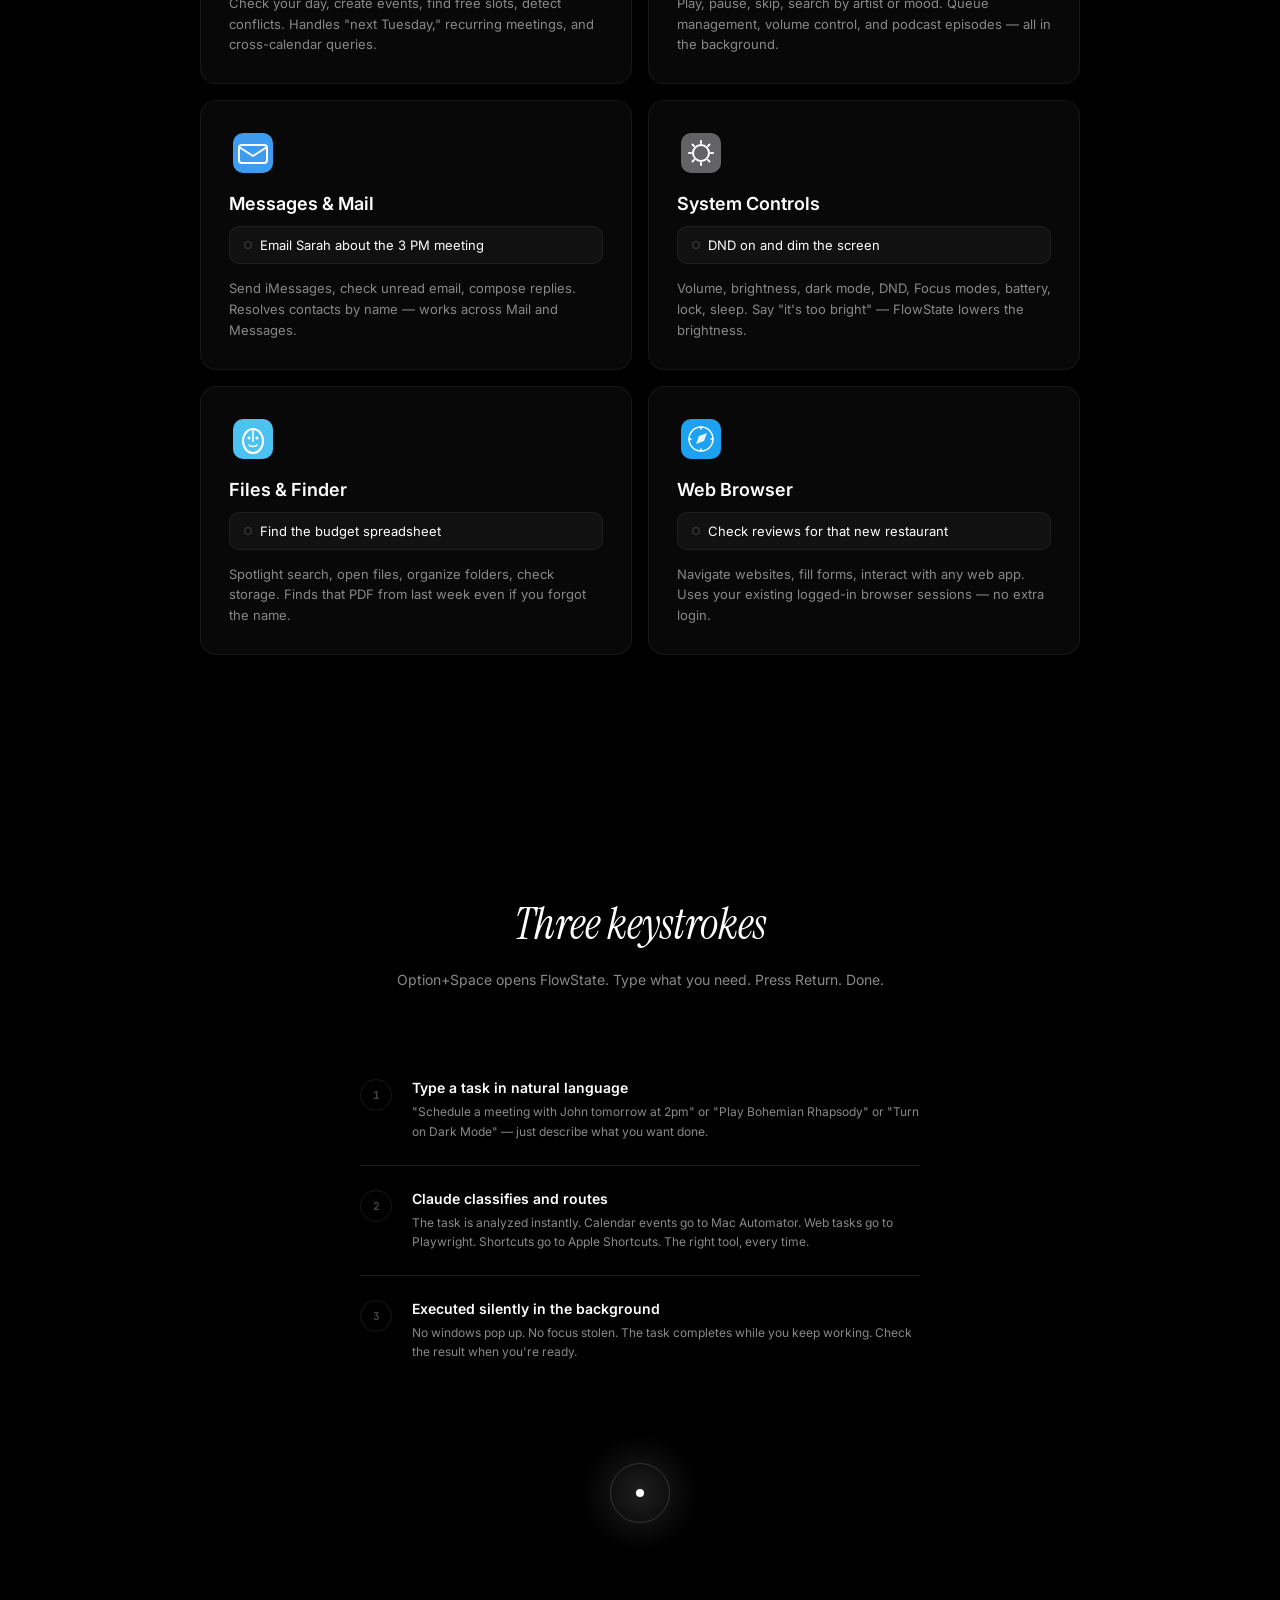
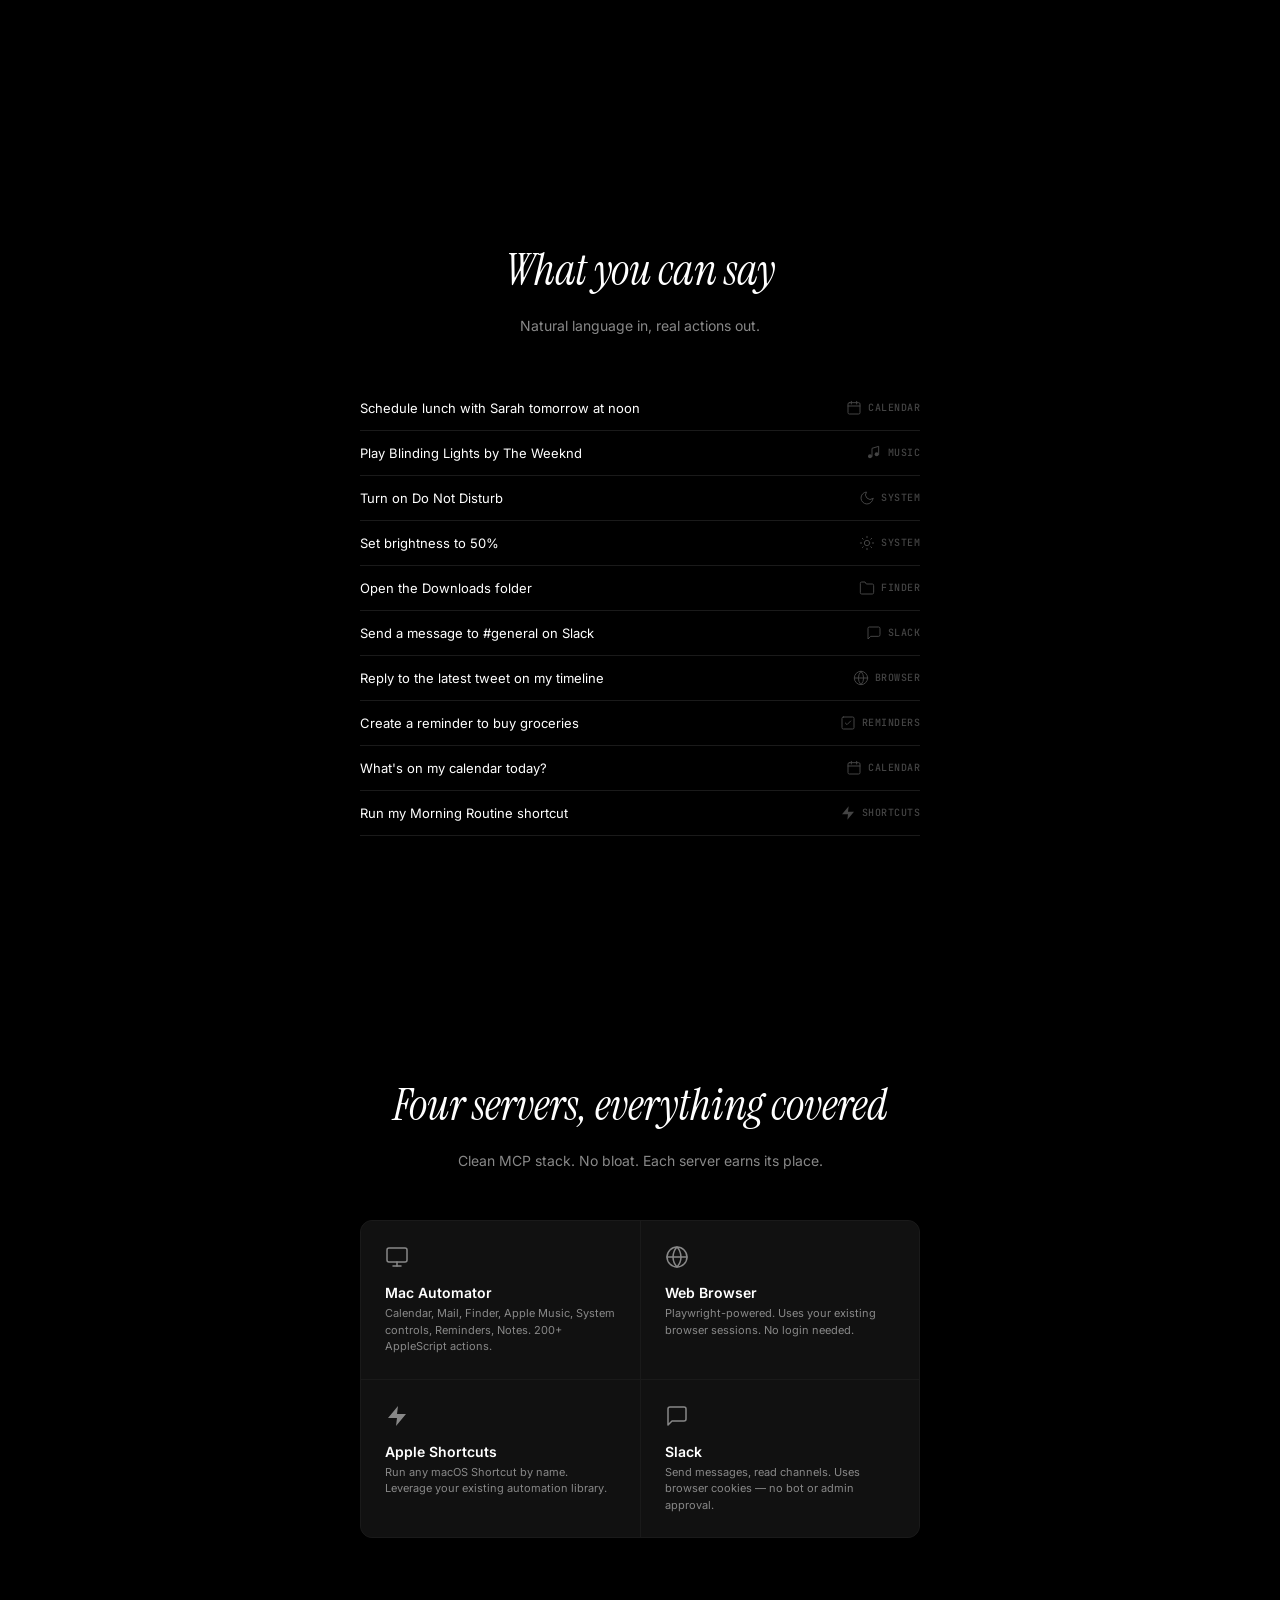
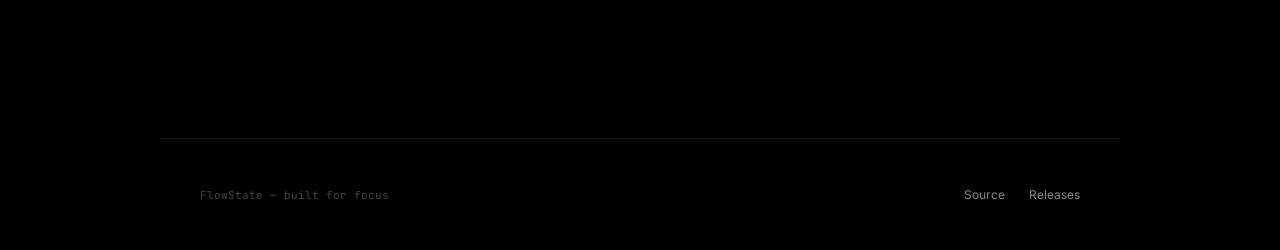
==== commit 2826713b: "Redesign features as Macatron-style capability cards with Apple app icons Replace vertical feature l" ====
--- a/docs/index.html
+++ b/docs/index.html
@@ -497,20 +497,20 @@
             margin-bottom: var(--spacing-sm);
         }
 
-        /* ── Features ────────────────────────────── */
-
-        .features {
+        /* ── Capabilities (Macatron-style) ──────── */
+
+        .capabilities {
             padding: 120px 40px;
             max-width: 960px;
             margin: 0 auto;
         }
 
-        .features-header {
+        .capabilities-header {
             text-align: center;
-            margin-bottom: 80px;
-        }
-
-        .features-header h2 {
+            margin-bottom: 64px;
+        }
+
+        .capabilities-header h2 {
             font-family: var(--font-display);
             font-style: italic;
             font-size: 44px;
@@ -518,84 +518,87 @@
             margin-bottom: 16px;
         }
 
-        .features-header p {
+        .capabilities-header p {
             font-size: 14px;
             color: var(--text-secondary);
-            max-width: 400px;
+            max-width: 460px;
             margin: 0 auto;
             line-height: 1.6;
         }
 
-        .feature-grid {
-            display: flex;
-            flex-direction: column;
-            gap: 0;
-        }
-
-        .feature-cell {
-            display: flex;
-            gap: 24px;
-            padding: 28px 0;
-            border-bottom: 1px solid var(--bg-card-border);
-            align-items: flex-start;
-            transition: opacity 0.3s;
-        }
-
-        .feature-cell:first-child {
-            border-top: 1px solid var(--bg-card-border);
-        }
-
-        .feature-cell:hover {
-            opacity: 1;
-        }
-
-        .feature-mono {
-            font-family: var(--font-mono);
-            font-size: 11px;
+        .cap-grid {
+            display: grid;
+            grid-template-columns: repeat(2, 1fr);
+            gap: 16px;
+        }
+
+        .cap-card {
+            background: rgba(255, 255, 255, 0.03);
+            border: 1px solid rgba(255, 255, 255, 0.06);
+            border-radius: 16px;
+            padding: 28px;
+            backdrop-filter: blur(12px);
+            -webkit-backdrop-filter: blur(12px);
+            transition: border-color 0.3s, background 0.3s;
+        }
+
+        .cap-card:hover {
+            background: rgba(255, 255, 255, 0.05);
+            border-color: rgba(255, 255, 255, 0.1);
+        }
+
+        .cap-icon {
+            width: 48px;
+            height: 48px;
+            border-radius: 11px;
+            margin-bottom: 16px;
+            display: flex;
+            align-items: center;
+            justify-content: center;
+            position: relative;
+            overflow: hidden;
+        }
+
+        .cap-icon svg {
+            position: relative;
+            z-index: 1;
+        }
+
+        .cap-card h3 {
+            font-size: 18px;
             font-weight: 600;
-            color: var(--text-muted);
-            text-transform: uppercase;
-            letter-spacing: 1px;
+            color: var(--text-primary);
+            margin-bottom: 12px;
+        }
+
+        .cap-prompt {
+            display: flex;
+            align-items: center;
+            gap: 8px;
+            padding: 10px 14px;
+            background: rgba(255, 255, 255, 0.04);
+            border: 1px solid rgba(255, 255, 255, 0.06);
+            border-radius: 10px;
+            margin-bottom: 14px;
+        }
+
+        .cap-prompt-dot {
+            width: 8px;
+            height: 8px;
+            border-radius: 50%;
+            border: 1.5px solid var(--text-muted);
             flex-shrink: 0;
-            width: 32px;
-            padding-top: 2px;
-        }
-
-        .feature-text h3 {
-            font-size: 15px;
-            font-weight: 600;
-            color: var(--text-primary);
-            margin-bottom: 6px;
-        }
-
-        .feature-text p {
+        }
+
+        .cap-prompt span {
             font-size: 13px;
+            color: var(--text-primary);
+        }
+
+        .cap-card p {
+            font-size: 13px;
             color: var(--text-secondary);
             line-height: 1.6;
-        }
-
-        .feature-focus-dot {
-            width: 6px;
-            height: 6px;
-            border-radius: 50%;
-            background: var(--text-primary);
-            flex-shrink: 0;
-            margin-top: 7px;
-            opacity: 0;
-            animation: feature-pulse 12s ease-in-out infinite;
-        }
-
-        .feature-cell:nth-child(1) .feature-focus-dot { animation-delay: 0s; }
-        .feature-cell:nth-child(2) .feature-focus-dot { animation-delay: 2s; }
-        .feature-cell:nth-child(3) .feature-focus-dot { animation-delay: 4s; }
-        .feature-cell:nth-child(4) .feature-focus-dot { animation-delay: 6s; }
-        .feature-cell:nth-child(5) .feature-focus-dot { animation-delay: 8s; }
-        .feature-cell:nth-child(6) .feature-focus-dot { animation-delay: 10s; }
-
-        @keyframes feature-pulse {
-            0%, 14% { opacity: 0; transform: scale(0.5); }
-            16%, 30% { opacity: 1; transform: scale(1); }
-            33%, 100% { opacity: 0; transform: scale(0.5); }
         }
 
         /* ── How It Works ────────────────────────── */
@@ -917,8 +920,8 @@
             nav { padding: 14px 20px; }
             .nav-links { display: none; }
             .hero { padding: 100px 20px 60px; }
-            .features, .how-it-works, .examples, .integrations { padding: 80px 20px; }
-            .feature-cell { gap: 16px; }
+            .capabilities, .how-it-works, .examples, .integrations { padding: 80px 20px; }
+            .cap-grid { grid-template-columns: 1fr; }
             .int-grid { grid-template-columns: 1fr; }
             .panel-container { max-width: 100%; }
             footer { flex-direction: column; gap: 16px; text-align: center; }
@@ -942,7 +945,7 @@
             .hero h1 { font-size: 40px; }
             .hero-intro { font-size: 15px; }
             .hero-intro .rotating-wrapper { width: 200px; }
-            .features-header h2,
+            .capabilities-header h2,
             .how-header h2,
             .examples-header h2,
             .integrations-header h2 { font-size: 32px; }
@@ -1054,61 +1057,106 @@
         </div>
     </section>
 
-    <!-- Features -->
-    <section class="features" id="features">
-        <div class="features-header">
-            <h2>Not another todo app</h2>
-            <p>FlowState doesn't just list your tasks. It classifies them, routes them to the right system, and executes them autonomously.</p>
+    <!-- Capabilities -->
+    <section class="capabilities" id="features">
+        <div class="capabilities-header">
+            <h2>What it controls</h2>
+            <p>Type what you need in plain English. FlowState routes it to the right macOS app and executes silently.</p>
         </div>
 
-        <div class="feature-grid">
-            <div class="feature-cell">
-                <div class="feature-focus-dot"></div>
-                <div class="feature-mono">01</div>
-                <div class="feature-text">
-                    <h3>Async Execution</h3>
-                    <p>Tasks run in the background. No dialogs, no interruptions. Add a task, keep working — it completes silently.</p>
+        <div class="cap-grid">
+            <!-- Calendar -->
+            <div class="cap-card">
+                <div class="cap-icon">
+                    <svg width="48" height="48" viewBox="0 0 48 48" fill="none">
+                        <rect x="4" y="8" width="40" height="36" rx="8" fill="#fff"/>
+                        <rect x="4" y="8" width="40" height="11" rx="8" fill="#ff3b30"/>
+                        <rect x="4" y="15" width="40" height="4" fill="#ff3b30"/>
+                        <text x="24" y="38" text-anchor="middle" font-family="'Inter', sans-serif" font-size="20" font-weight="600" fill="#1a1a1a">9</text>
+                    </svg>
                 </div>
-            </div>
-            <div class="feature-cell">
-                <div class="feature-focus-dot"></div>
-                <div class="feature-mono">02</div>
-                <div class="feature-text">
-                    <h3>Auto Classification</h3>
-                    <p>Every task is instantly categorized — work, system, entertainment, communication — and routed to the right MCP server.</p>
+                <h3>Calendar & Scheduling</h3>
+                <div class="cap-prompt"><div class="cap-prompt-dot"></div><span>Am I free at 3?</span></div>
+                <p>Check your day, create events, find free slots, detect conflicts. Handles "next Tuesday," recurring meetings, and cross-calendar queries.</p>
+            </div>
+
+            <!-- Music -->
+            <div class="cap-card">
+                <div class="cap-icon">
+                    <svg width="48" height="48" viewBox="0 0 48 48" fill="none">
+                        <rect x="4" y="4" width="40" height="40" rx="10" fill="url(#music-grad)"/>
+                        <path d="M20 33V17l12-4v16" stroke="#fff" stroke-width="2.5" stroke-linecap="round" stroke-linejoin="round" fill="none"/>
+                        <circle cx="17" cy="33" r="3.5" fill="#fff"/>
+                        <circle cx="29" cy="29" r="3.5" fill="#fff"/>
+                        <defs><linearGradient id="music-grad" x1="4" y1="4" x2="44" y2="44"><stop stop-color="#fc3c44"/><stop offset="1" stop-color="#e8234a"/></linearGradient></defs>
+                    </svg>
                 </div>
-            </div>
-            <div class="feature-cell">
-                <div class="feature-focus-dot"></div>
-                <div class="feature-mono">03</div>
-                <div class="feature-text">
-                    <h3>Mac Automation</h3>
-                    <p>Calendar, Mail, Finder, Apple Music, System Settings, Reminders, Notes — 200+ macOS actions via AppleScript.</p>
+                <h3>Music & Podcasts</h3>
+                <div class="cap-prompt"><div class="cap-prompt-dot"></div><span>Play something chill for focusing</span></div>
+                <p>Play, pause, skip, search by artist or mood. Queue management, volume control, and podcast episodes — all in the background.</p>
+            </div>
+
+            <!-- Mail & Messages -->
+            <div class="cap-card">
+                <div class="cap-icon">
+                    <svg width="48" height="48" viewBox="0 0 48 48" fill="none">
+                        <rect x="4" y="4" width="40" height="40" rx="10" fill="url(#mail-grad)"/>
+                        <rect x="10" y="16" width="28" height="18" rx="3" fill="none" stroke="#fff" stroke-width="2"/>
+                        <path d="M10 18l14 9 14-9" stroke="#fff" stroke-width="2" stroke-linecap="round" stroke-linejoin="round"/>
+                        <defs><linearGradient id="mail-grad" x1="4" y1="4" x2="44" y2="44"><stop stop-color="#3d9bf0"/><stop offset="1" stop-color="#1d7de8"/></linearGradient></defs>
+                    </svg>
                 </div>
-            </div>
-            <div class="feature-cell">
-                <div class="feature-focus-dot"></div>
-                <div class="feature-mono">04</div>
-                <div class="feature-text">
-                    <h3>Browser Control</h3>
-                    <p>Navigate websites, fill forms, post tweets, interact with any web app — using your existing logged-in sessions.</p>
+                <h3>Messages & Mail</h3>
+                <div class="cap-prompt"><div class="cap-prompt-dot"></div><span>Email Sarah about the 3 PM meeting</span></div>
+                <p>Send iMessages, check unread email, compose replies. Resolves contacts by name — works across Mail and Messages.</p>
+            </div>
+
+            <!-- System -->
+            <div class="cap-card">
+                <div class="cap-icon">
+                    <svg width="48" height="48" viewBox="0 0 48 48" fill="none">
+                        <rect x="4" y="4" width="40" height="40" rx="10" fill="#636366"/>
+                        <circle cx="24" cy="24" r="8" fill="none" stroke="#fff" stroke-width="2"/>
+                        <path d="M24 14v-2M24 36v-2M34 24h2M12 24h2M31.07 16.93l1.41-1.41M15.52 32.48l1.41-1.41M31.07 31.07l1.41 1.41M15.52 15.52l1.41 1.41" stroke="#fff" stroke-width="2" stroke-linecap="round"/>
+                    </svg>
                 </div>
-            </div>
-            <div class="feature-cell">
-                <div class="feature-focus-dot"></div>
-                <div class="feature-mono">05</div>
-                <div class="feature-text">
-                    <h3>Focus Tracking</h3>
-                    <p>Built-in Flow Mode and Pomodoro timer. All focus time and completed tasks sync to your daily stats automatically.</p>
+                <h3>System Controls</h3>
+                <div class="cap-prompt"><div class="cap-prompt-dot"></div><span>DND on and dim the screen</span></div>
+                <p>Volume, brightness, dark mode, DND, Focus modes, battery, lock, sleep. Say "it's too bright" — FlowState lowers the brightness.</p>
+            </div>
+
+            <!-- Finder -->
+            <div class="cap-card">
+                <div class="cap-icon">
+                    <svg width="48" height="48" viewBox="0 0 48 48" fill="none">
+                        <rect x="4" y="4" width="40" height="40" rx="10" fill="url(#finder-grad)"/>
+                        <ellipse cx="24" cy="26" rx="10" ry="12" fill="none" stroke="#fff" stroke-width="2"/>
+                        <circle cx="20" cy="23" r="1.5" fill="#fff"/>
+                        <circle cx="28" cy="23" r="1.5" fill="#fff"/>
+                        <path d="M20 30c1.5 2 6.5 2 8 0" stroke="#fff" stroke-width="1.5" stroke-linecap="round"/>
+                        <line x1="24" y1="14" x2="24" y2="27" stroke="#fff" stroke-width="1.5"/>
+                        <defs><linearGradient id="finder-grad" x1="4" y1="4" x2="44" y2="44"><stop stop-color="#4cc2f1"/><stop offset="1" stop-color="#1e9de8"/></linearGradient></defs>
+                    </svg>
                 </div>
-            </div>
-            <div class="feature-cell">
-                <div class="feature-focus-dot"></div>
-                <div class="feature-mono">06</div>
-                <div class="feature-text">
-                    <h3>Notch-Native UI</h3>
-                    <p>Lives in the menu bar. Drops down from the notch like it belongs there. Dismisses when you click away.</p>
+                <h3>Files & Finder</h3>
+                <div class="cap-prompt"><div class="cap-prompt-dot"></div><span>Find the budget spreadsheet</span></div>
+                <p>Spotlight search, open files, organize folders, check storage. Finds that PDF from last week even if you forgot the name.</p>
+            </div>
+
+            <!-- Browser -->
+            <div class="cap-card">
+                <div class="cap-icon">
+                    <svg width="48" height="48" viewBox="0 0 48 48" fill="none">
+                        <rect x="4" y="4" width="40" height="40" rx="10" fill="url(#safari-grad)"/>
+                        <circle cx="24" cy="24" r="12" fill="none" stroke="#fff" stroke-width="1.5"/>
+                        <path d="M24 12v2M24 34v2M12 24h2M34 24h2" stroke="#fff" stroke-width="1.5" stroke-linecap="round"/>
+                        <path d="M19 29l3-8 8-3-3 8z" fill="#fff" fill-opacity="0.9"/>
+                        <defs><linearGradient id="safari-grad" x1="4" y1="4" x2="44" y2="44"><stop stop-color="#1da1f2"/><stop offset="1" stop-color="#3366cc"/></linearGradient></defs>
+                    </svg>
                 </div>
+                <h3>Web Browser</h3>
+                <div class="cap-prompt"><div class="cap-prompt-dot"></div><span>Check reviews for that new restaurant</span></div>
+                <p>Navigate websites, fill forms, interact with any web app. Uses your existing logged-in browser sessions — no extra login.</p>
             </div>
         </div>
     </section>
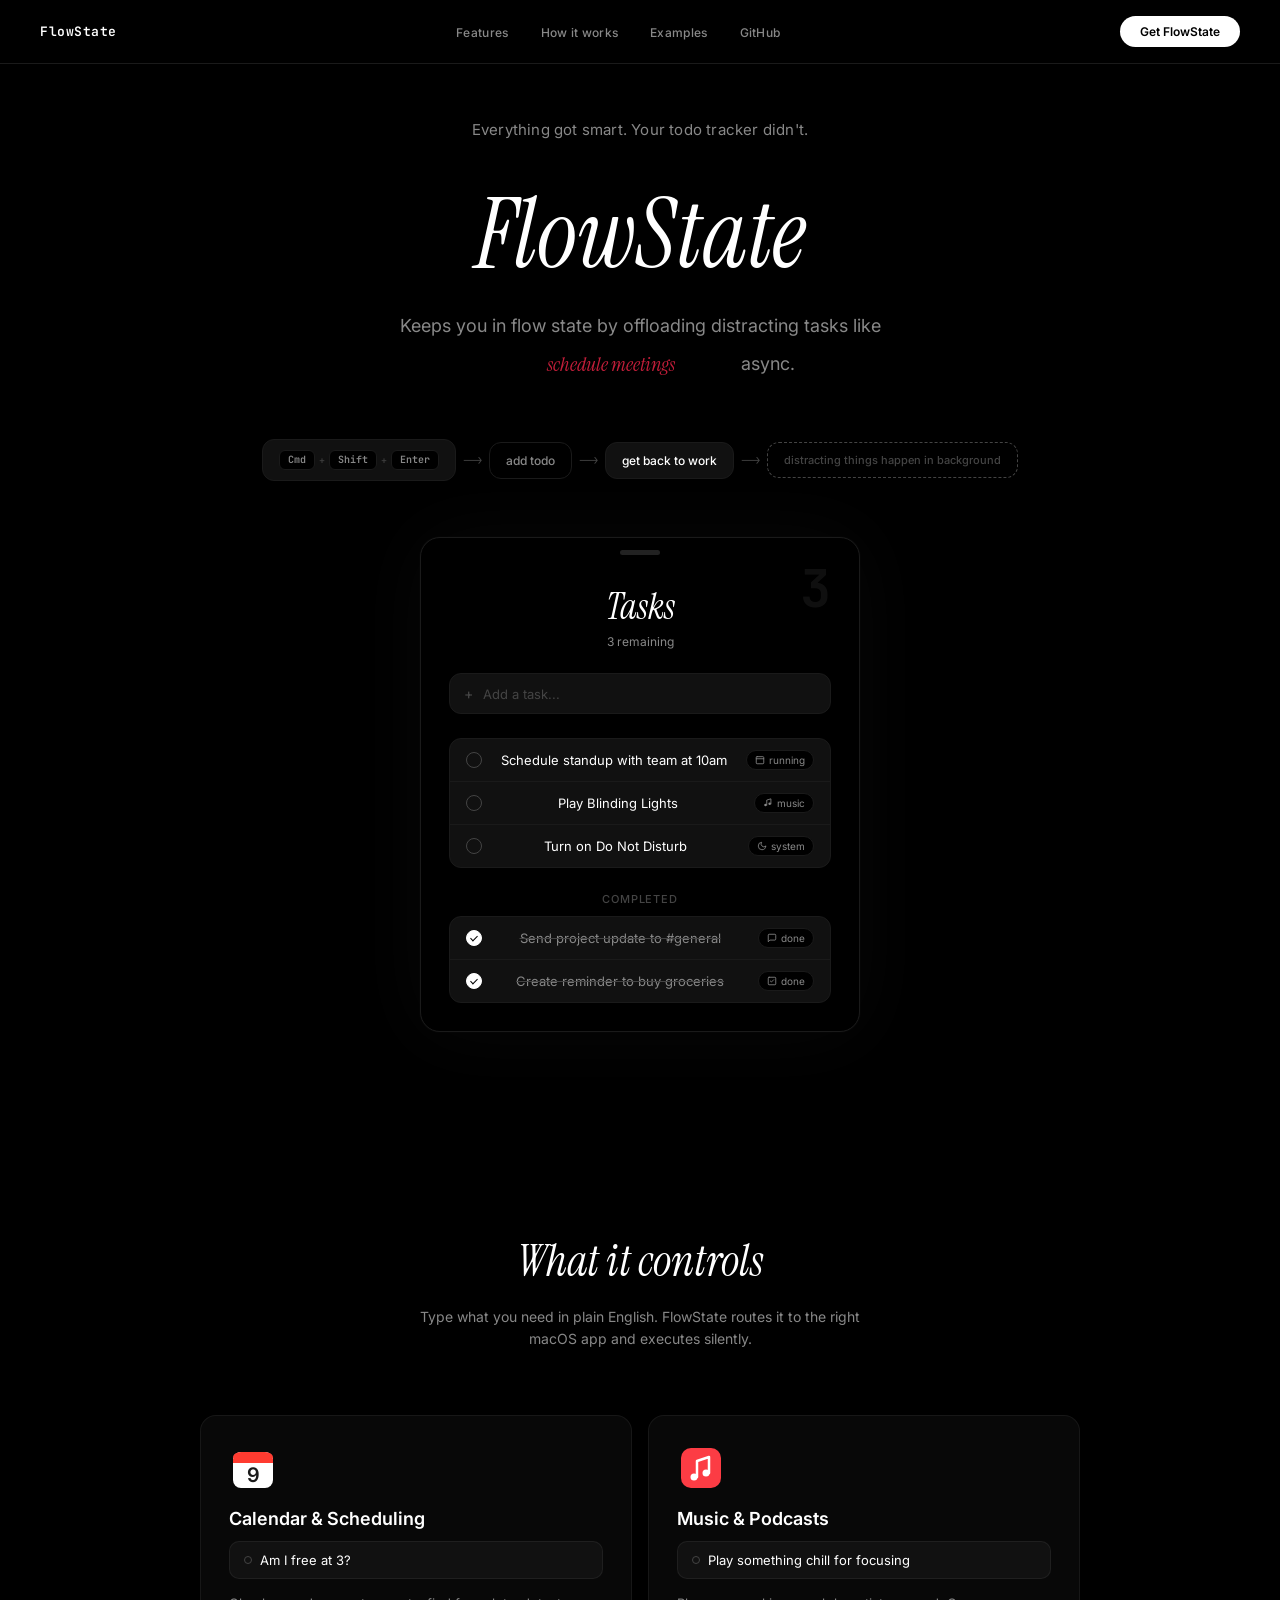
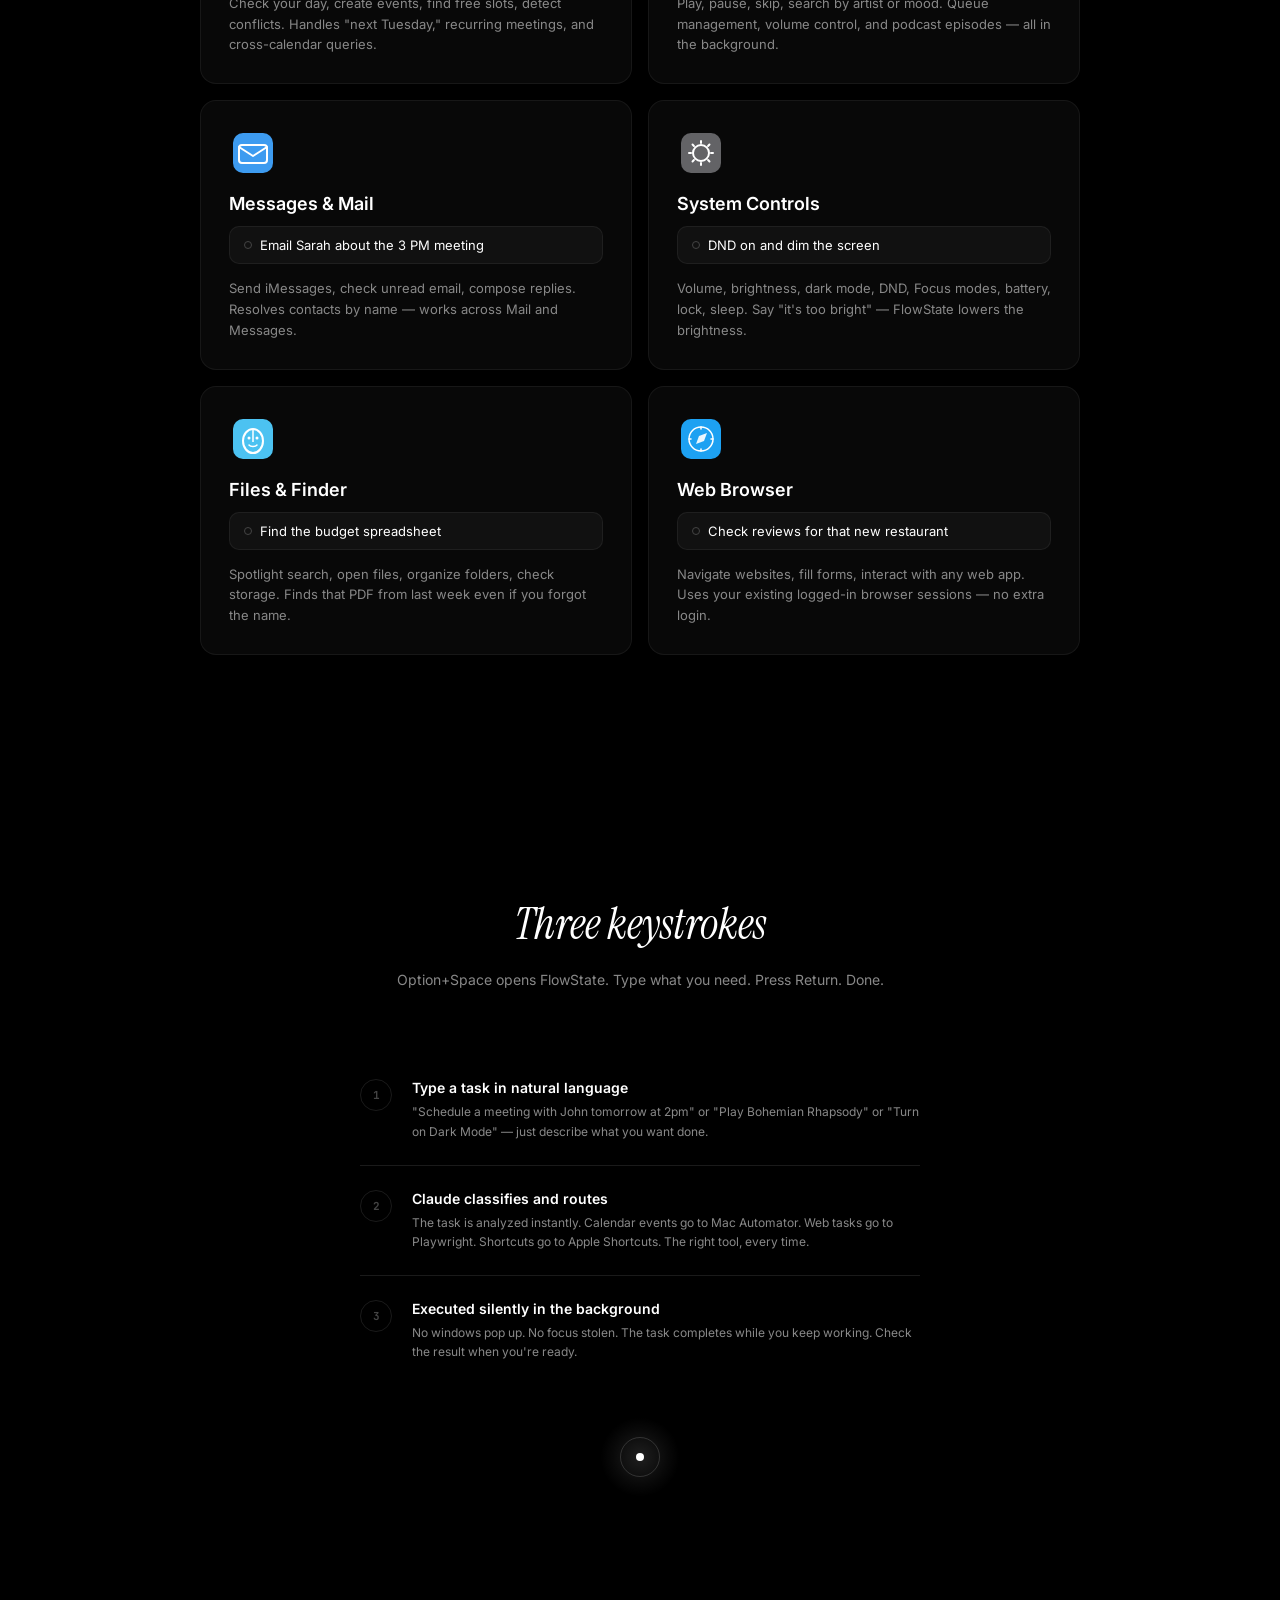
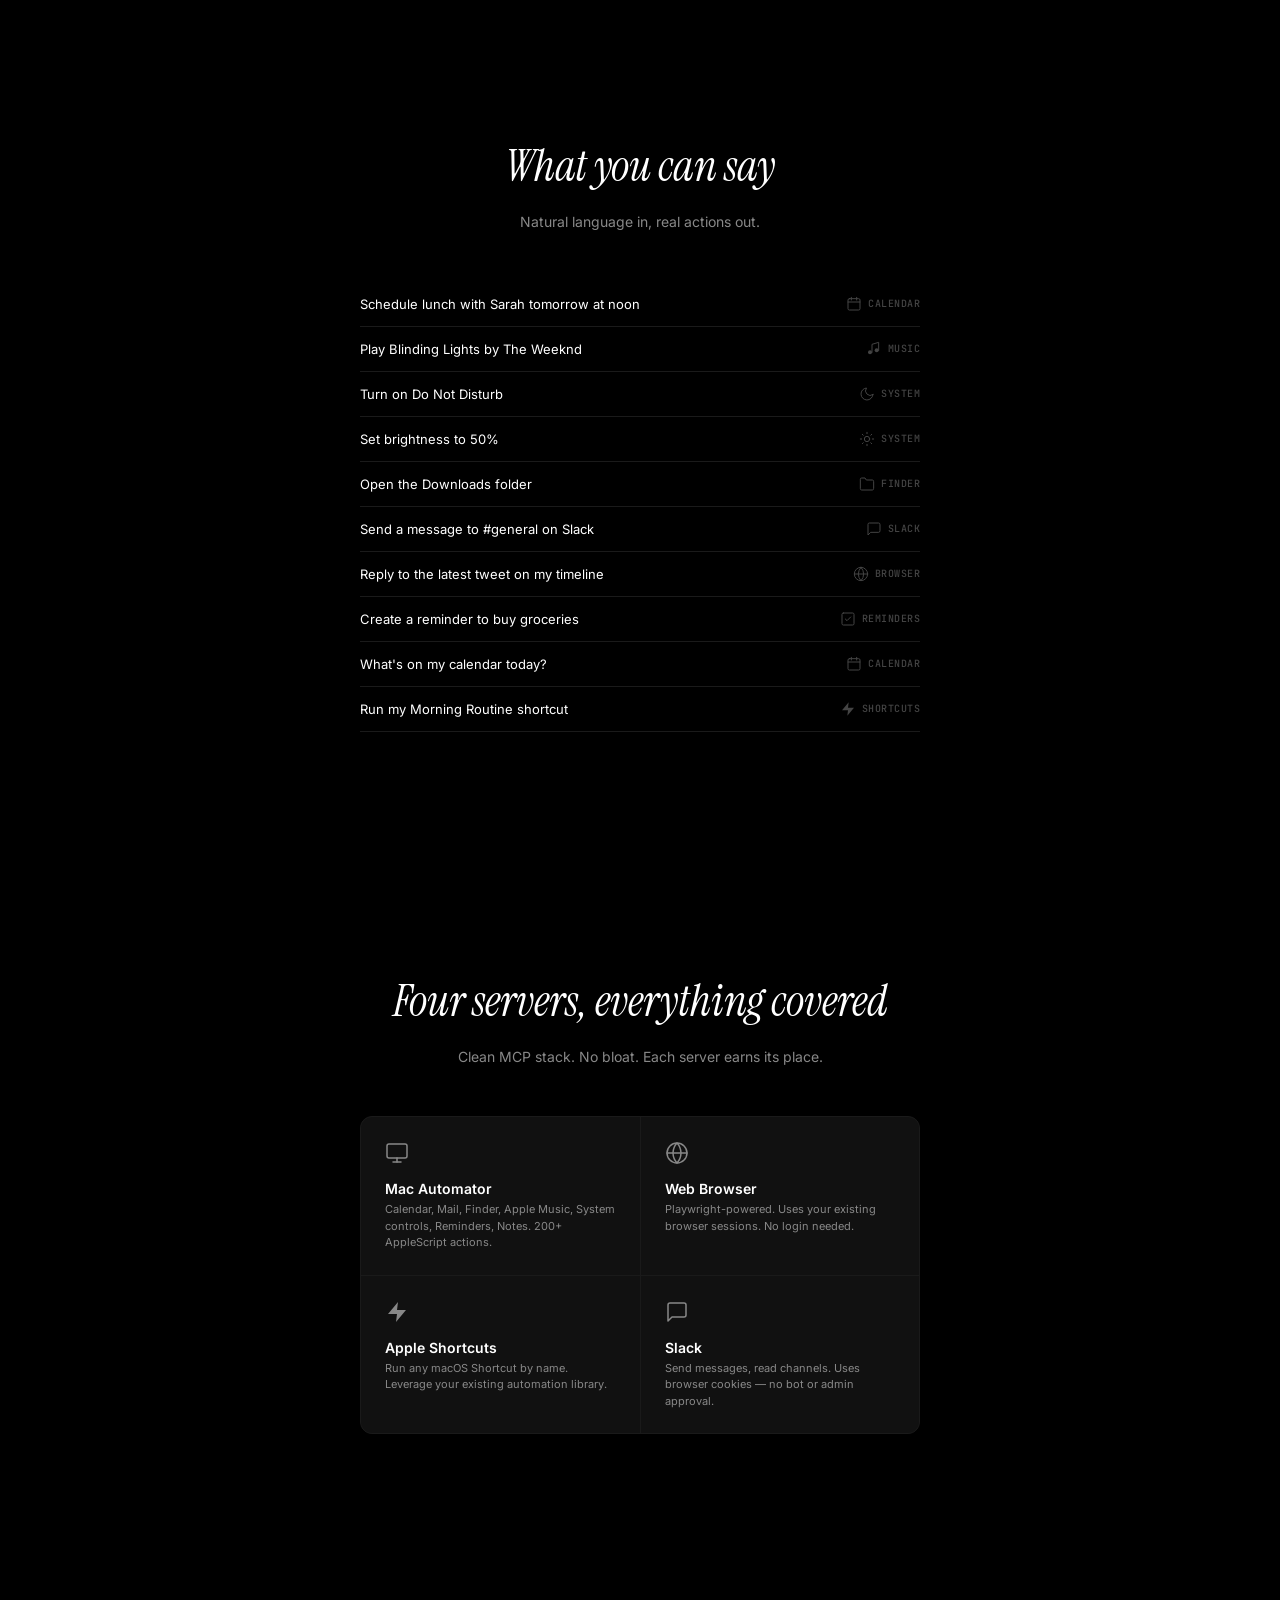
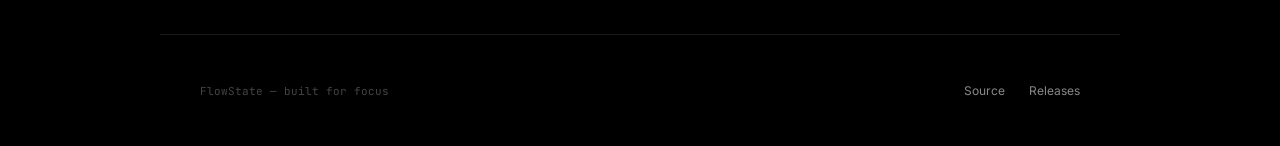
==== commit 1dda4895: "Reduce breathing circle size and spacing between sections Co-Authored-By: Claude Opus 4.6 <noreply@a" ====
--- a/docs/index.html
+++ b/docs/index.html
@@ -855,12 +855,12 @@
         /* ── Breathing Animation ─────────────────── */
 
         .breathing-circle {
-            width: 120px;
-            height: 120px;
+            width: 80px;
+            height: 80px;
             border-radius: 50%;
             background: radial-gradient(circle, rgba(255,255,255,0.12) 0%, rgba(255,255,255,0.03) 50%, transparent 70%);
             animation: breathe 6s ease-in-out infinite;
-            margin: 48px auto;
+            margin: 32px auto 0;
             position: relative;
         }
 
@@ -870,8 +870,8 @@
             top: 50%;
             left: 50%;
             transform: translate(-50%, -50%);
-            width: 60px;
-            height: 60px;
+            width: 40px;
+            height: 40px;
             border-radius: 50%;
             border: 1px solid rgba(255, 255, 255, 0.15);
         }
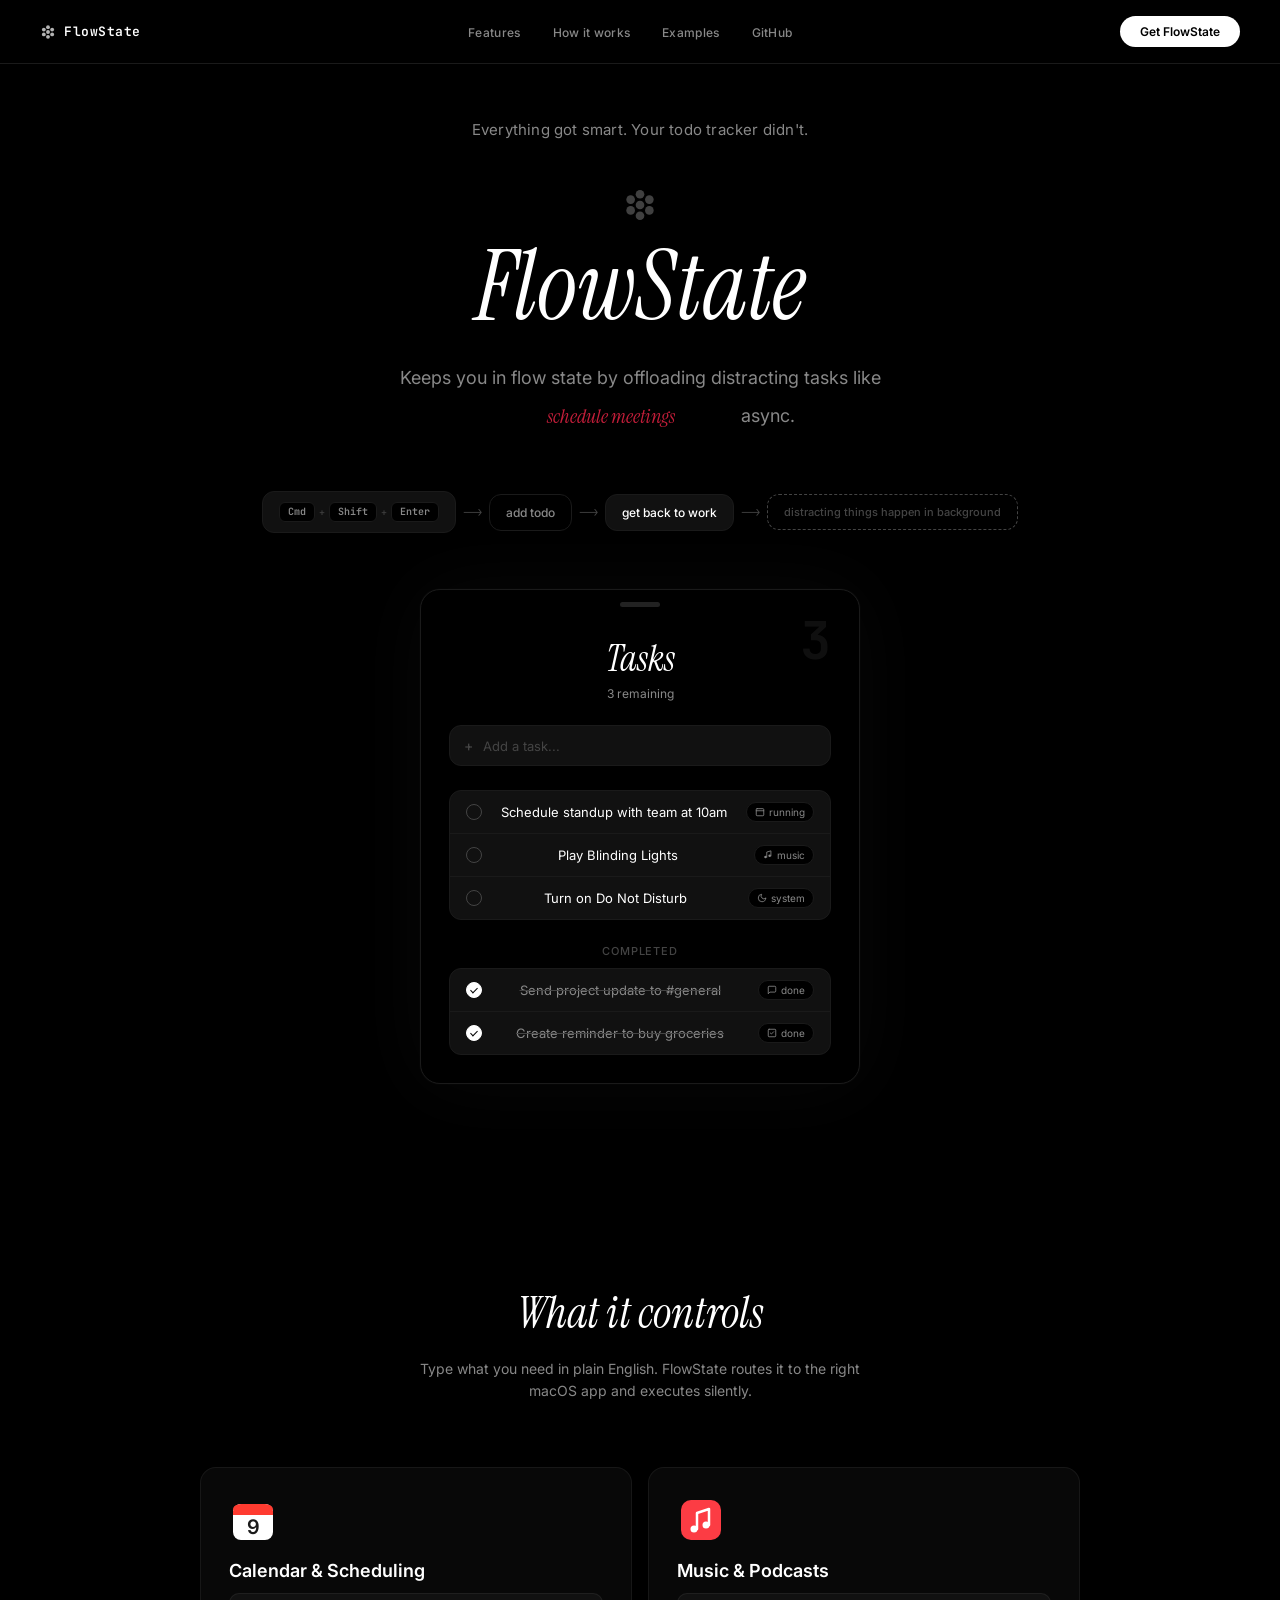
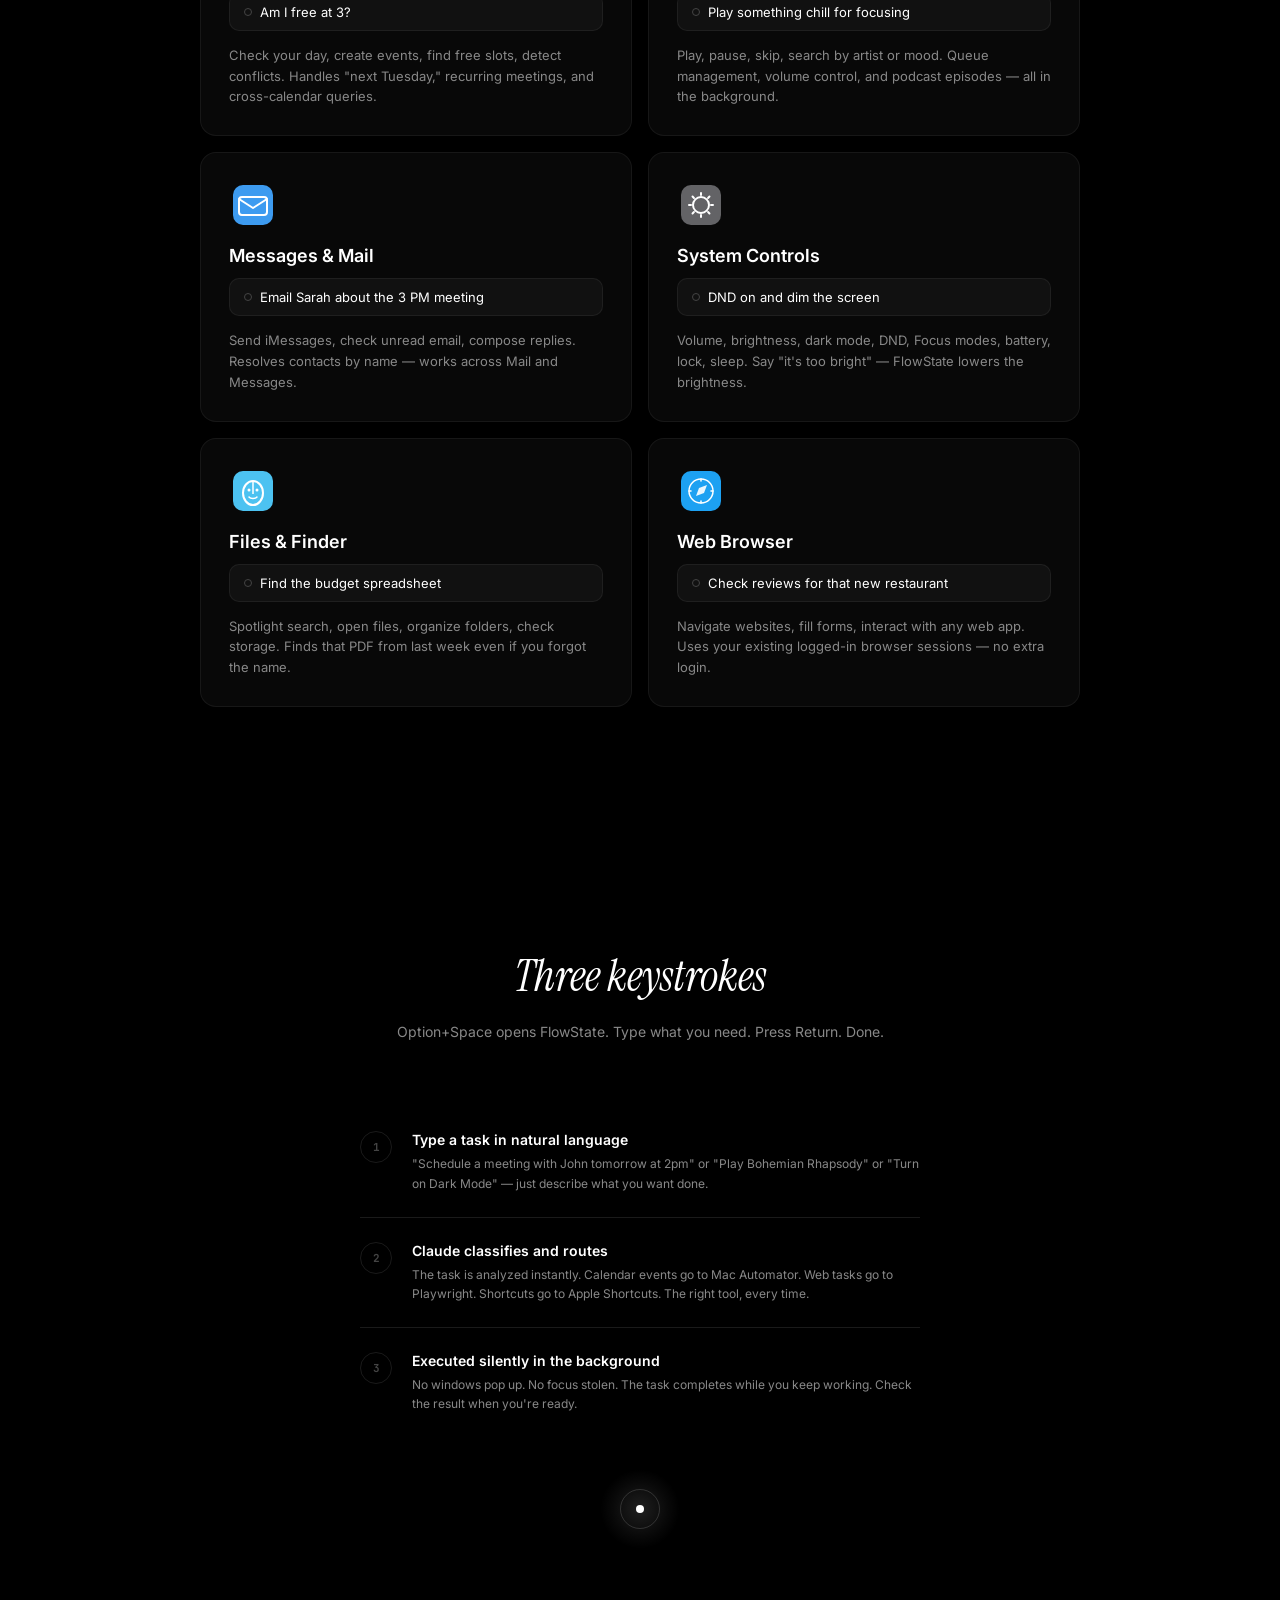
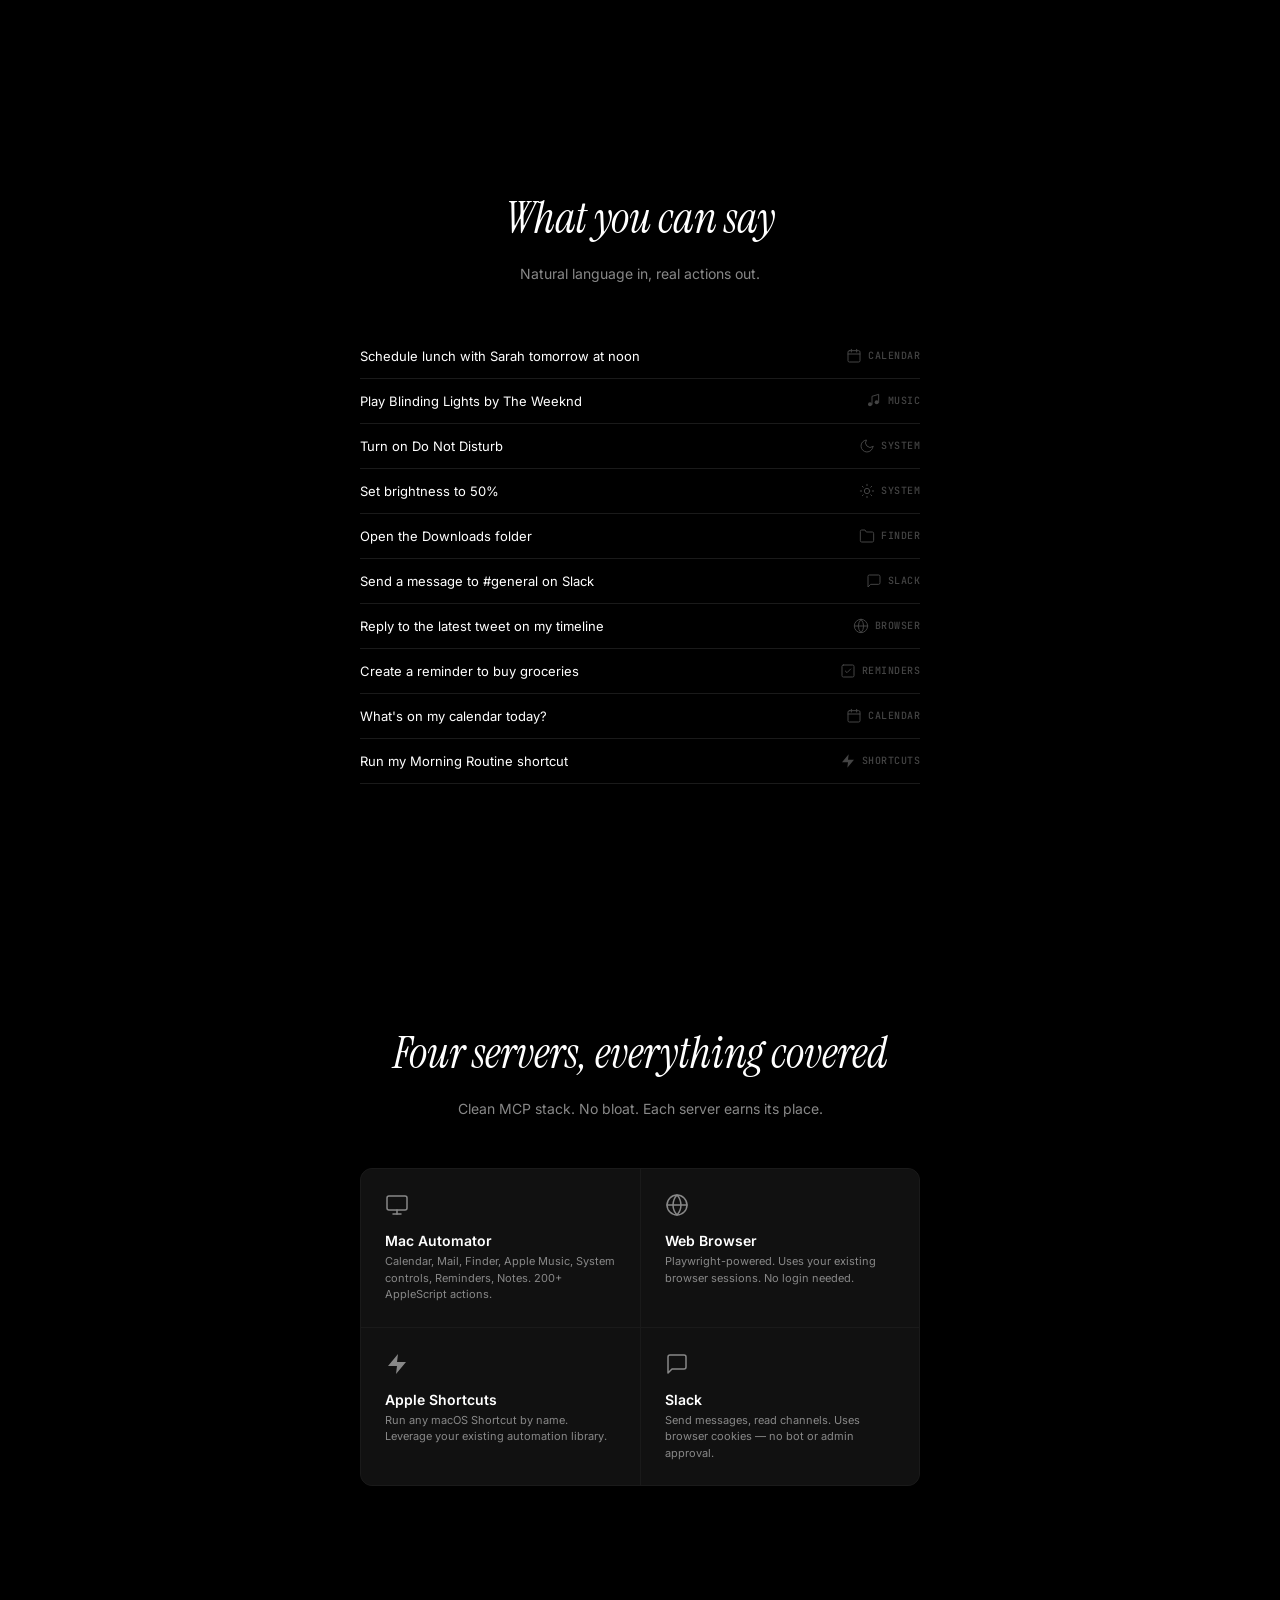
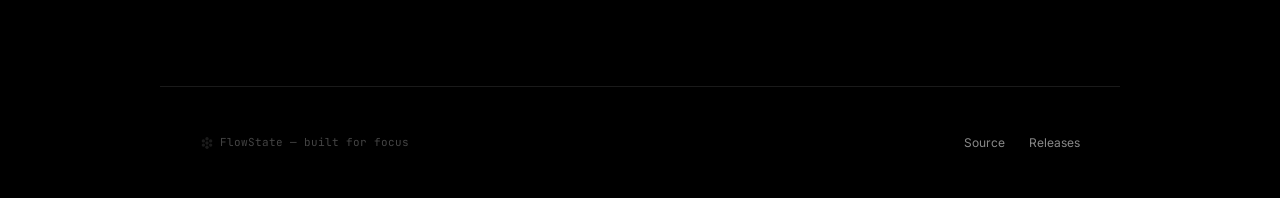
==== commit fec0dd80: "Add hexagon grid logo to website, real app icons in MCPs view Website: - Add FlowState hexagon grid " ====
--- a/docs/index.html
+++ b/docs/index.html
@@ -83,6 +83,13 @@
             font-weight: 600;
             color: var(--text-primary);
             letter-spacing: 0.5px;
+            display: flex;
+            align-items: center;
+            gap: 8px;
+        }
+
+        .fs-logo-icon {
+            opacity: 0.7;
         }
 
         .nav-links {
@@ -137,6 +144,12 @@
             color: var(--text-secondary);
             margin-bottom: 48px;
             letter-spacing: 0.2px;
+        }
+
+        .hero-icon {
+            color: var(--text-primary);
+            opacity: 0.25;
+            margin-bottom: 16px;
         }
 
         .hero h1 {
@@ -957,7 +970,7 @@
 
     <!-- Nav -->
     <nav>
-        <div class="nav-logo">FlowState</div>
+        <div class="nav-logo"><svg class="fs-logo-icon" width="16" height="16" viewBox="0 0 100 100"><circle cx="50" cy="20" r="12" fill="currentColor"/><circle cx="24" cy="35" r="12" fill="currentColor"/><circle cx="76" cy="35" r="12" fill="currentColor"/><circle cx="50" cy="50" r="12" fill="currentColor"/><circle cx="24" cy="65" r="12" fill="currentColor"/><circle cx="76" cy="65" r="12" fill="currentColor"/><circle cx="50" cy="80" r="12" fill="currentColor"/></svg>FlowState</div>
         <ul class="nav-links">
             <li><a href="#features">Features</a></li>
             <li><a href="#how">How it works</a></li>
@@ -970,6 +983,7 @@
     <!-- Hero -->
     <section class="hero">
         <p class="hero-philosophy">Everything got smart. Your todo tracker didn't.</p>
+        <svg class="hero-icon" width="36" height="36" viewBox="0 0 100 100"><circle cx="50" cy="20" r="12" fill="currentColor"/><circle cx="24" cy="35" r="12" fill="currentColor"/><circle cx="76" cy="35" r="12" fill="currentColor"/><circle cx="50" cy="50" r="12" fill="currentColor"/><circle cx="24" cy="65" r="12" fill="currentColor"/><circle cx="76" cy="65" r="12" fill="currentColor"/><circle cx="50" cy="80" r="12" fill="currentColor"/></svg>
         <h1>FlowState</h1>
         <p class="hero-intro">
             Keeps you in flow state by offloading distracting tasks like
@@ -1279,7 +1293,7 @@
 
     <!-- Footer -->
     <footer>
-        <div class="footer-left">FlowState &mdash; built for focus</div>
+        <div class="footer-left"><svg width="14" height="14" viewBox="0 0 100 100" style="opacity:0.4;margin-right:6px;vertical-align:middle"><circle cx="50" cy="20" r="12" fill="currentColor"/><circle cx="24" cy="35" r="12" fill="currentColor"/><circle cx="76" cy="35" r="12" fill="currentColor"/><circle cx="50" cy="50" r="12" fill="currentColor"/><circle cx="24" cy="65" r="12" fill="currentColor"/><circle cx="76" cy="65" r="12" fill="currentColor"/><circle cx="50" cy="80" r="12" fill="currentColor"/></svg>FlowState &mdash; built for focus</div>
         <div class="footer-right">
             <a href="https://github.com/singhdevhub-lovepreet/flow" target="_blank">Source</a>
             <a href="https://github.com/singhdevhub-lovepreet/flow/releases" target="_blank">Releases</a>
